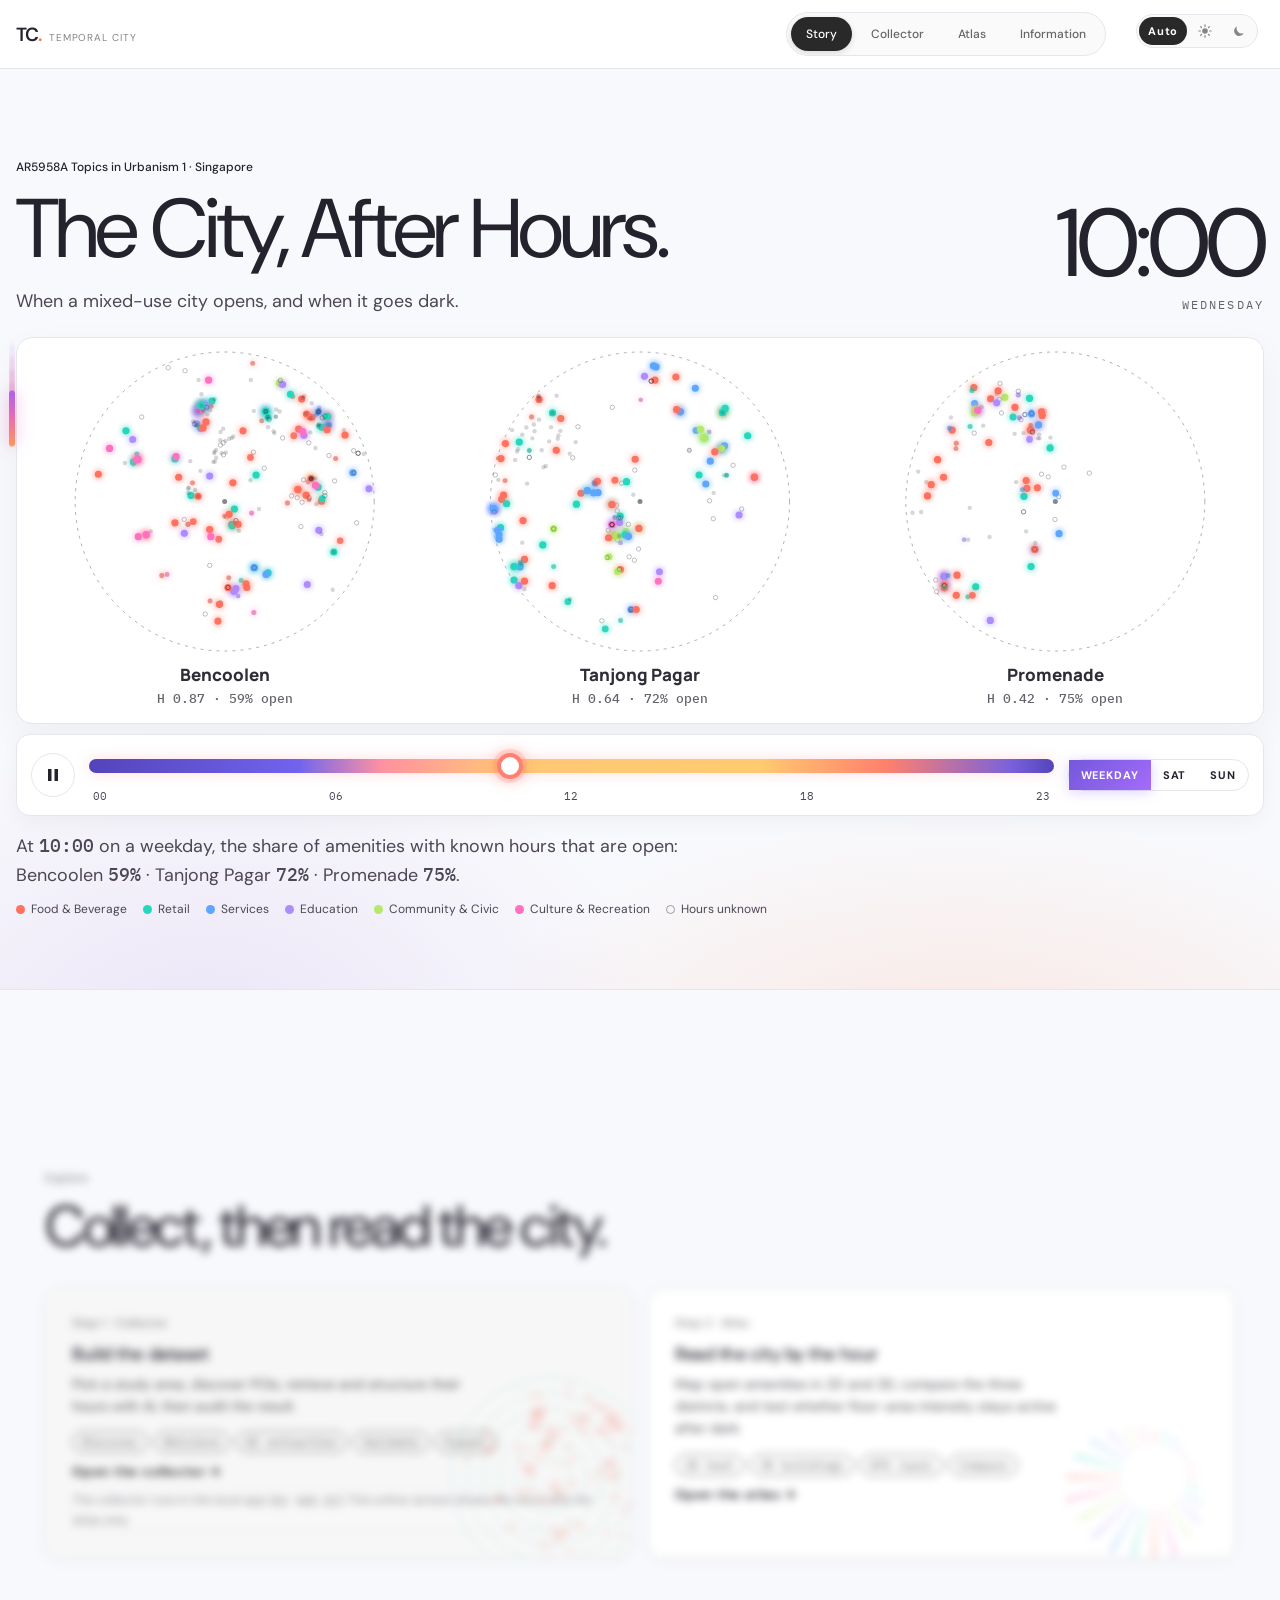
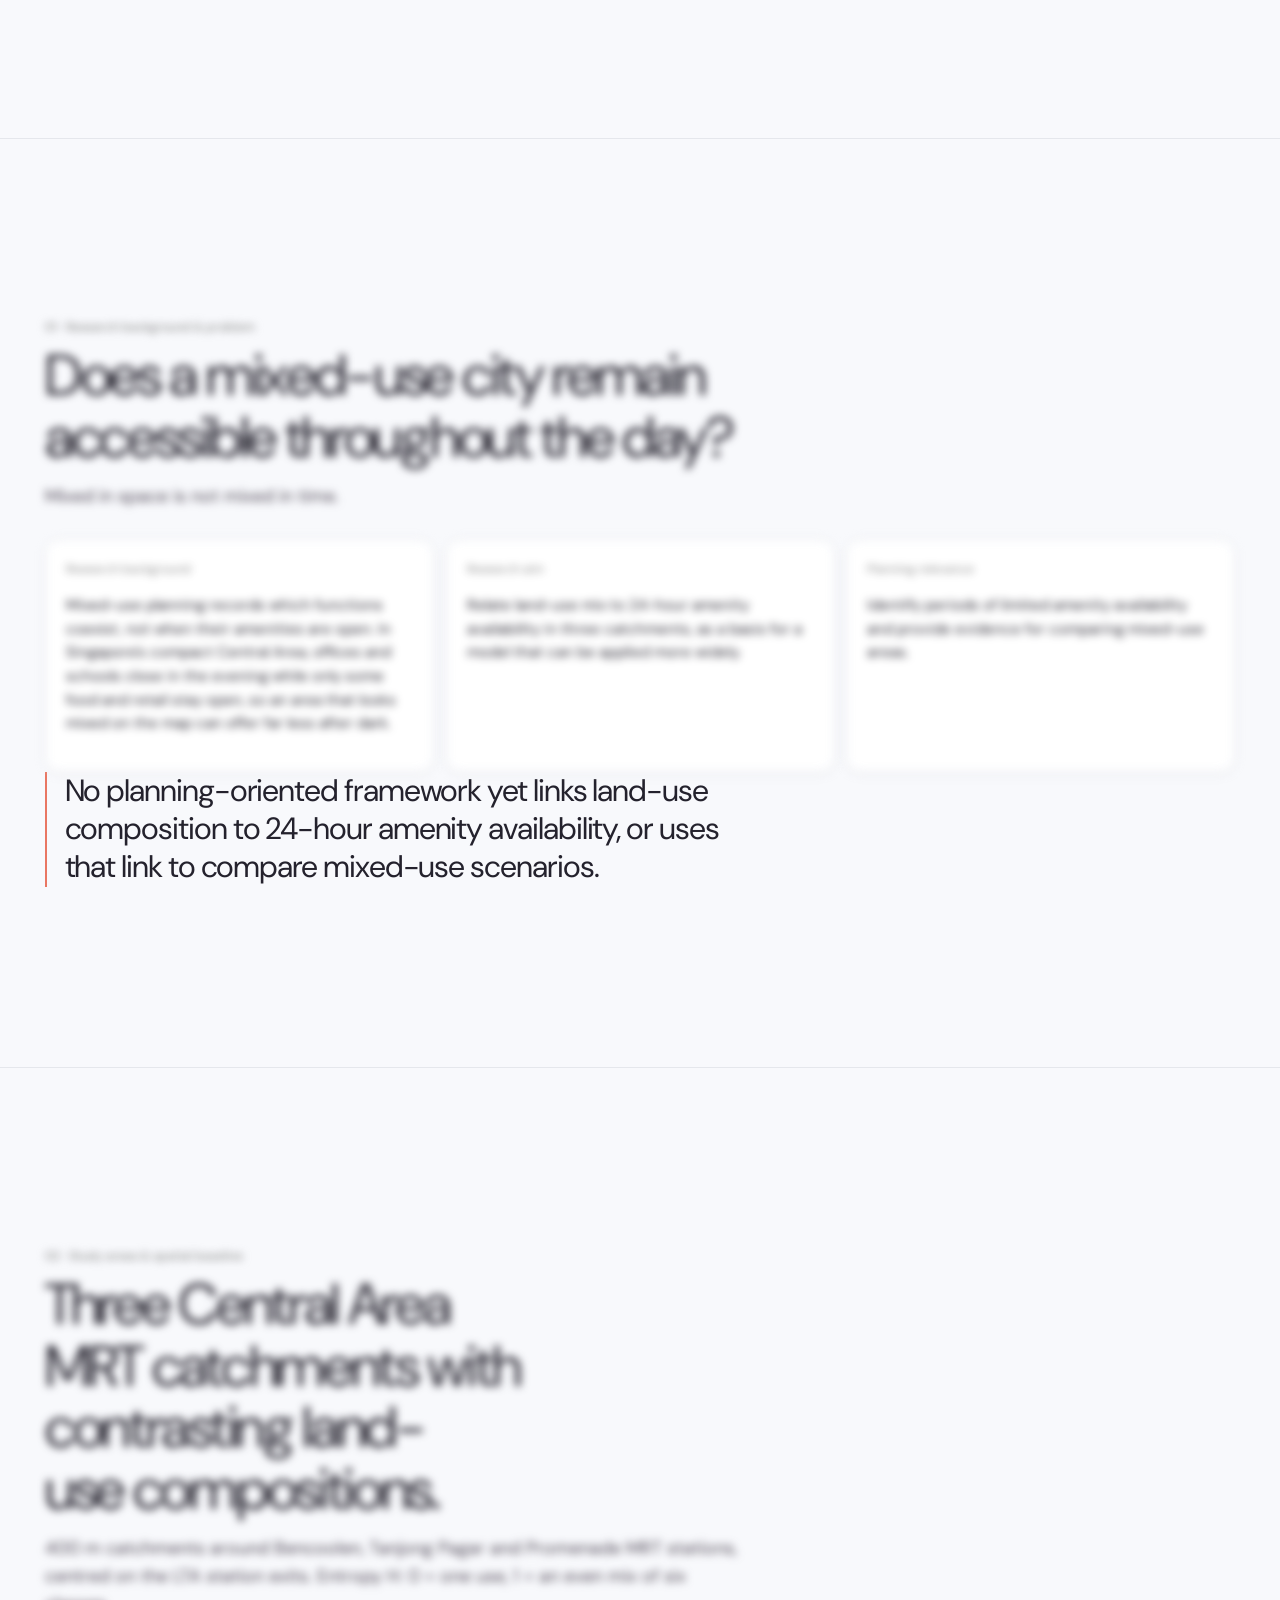
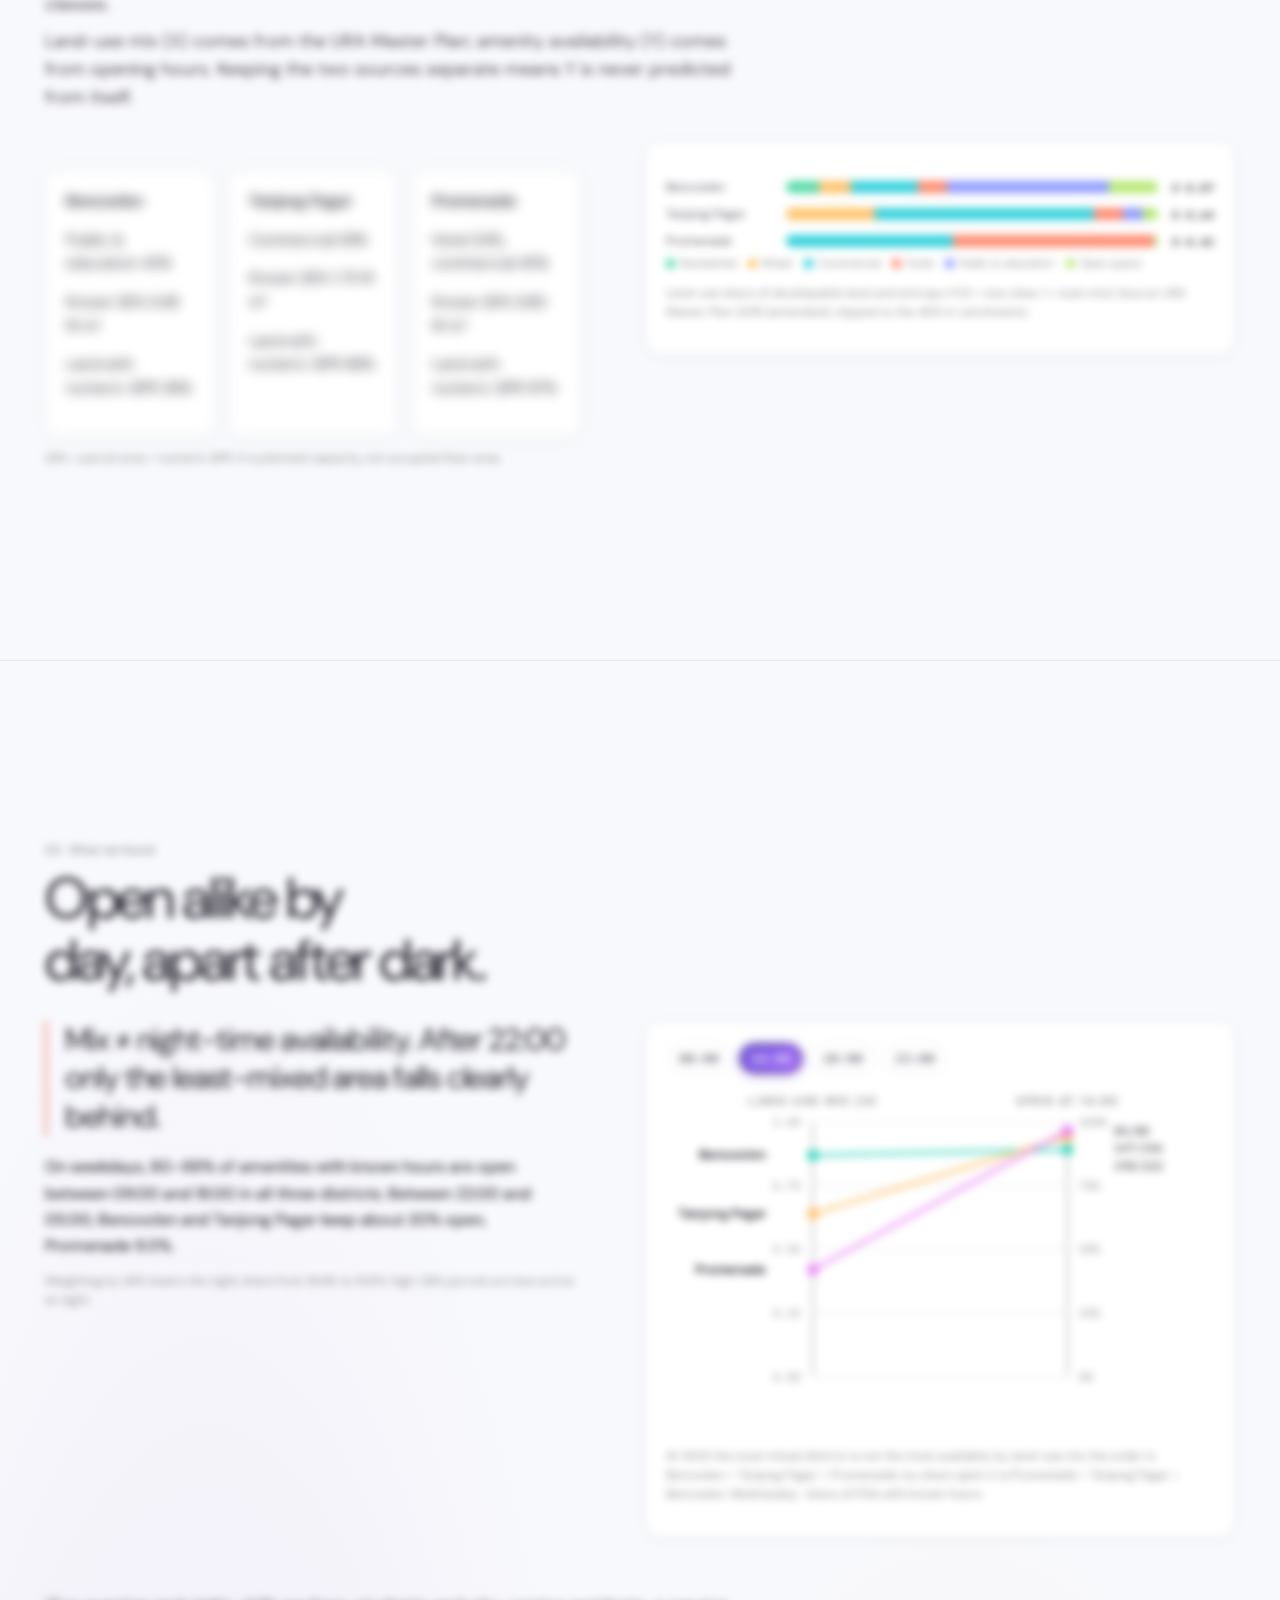
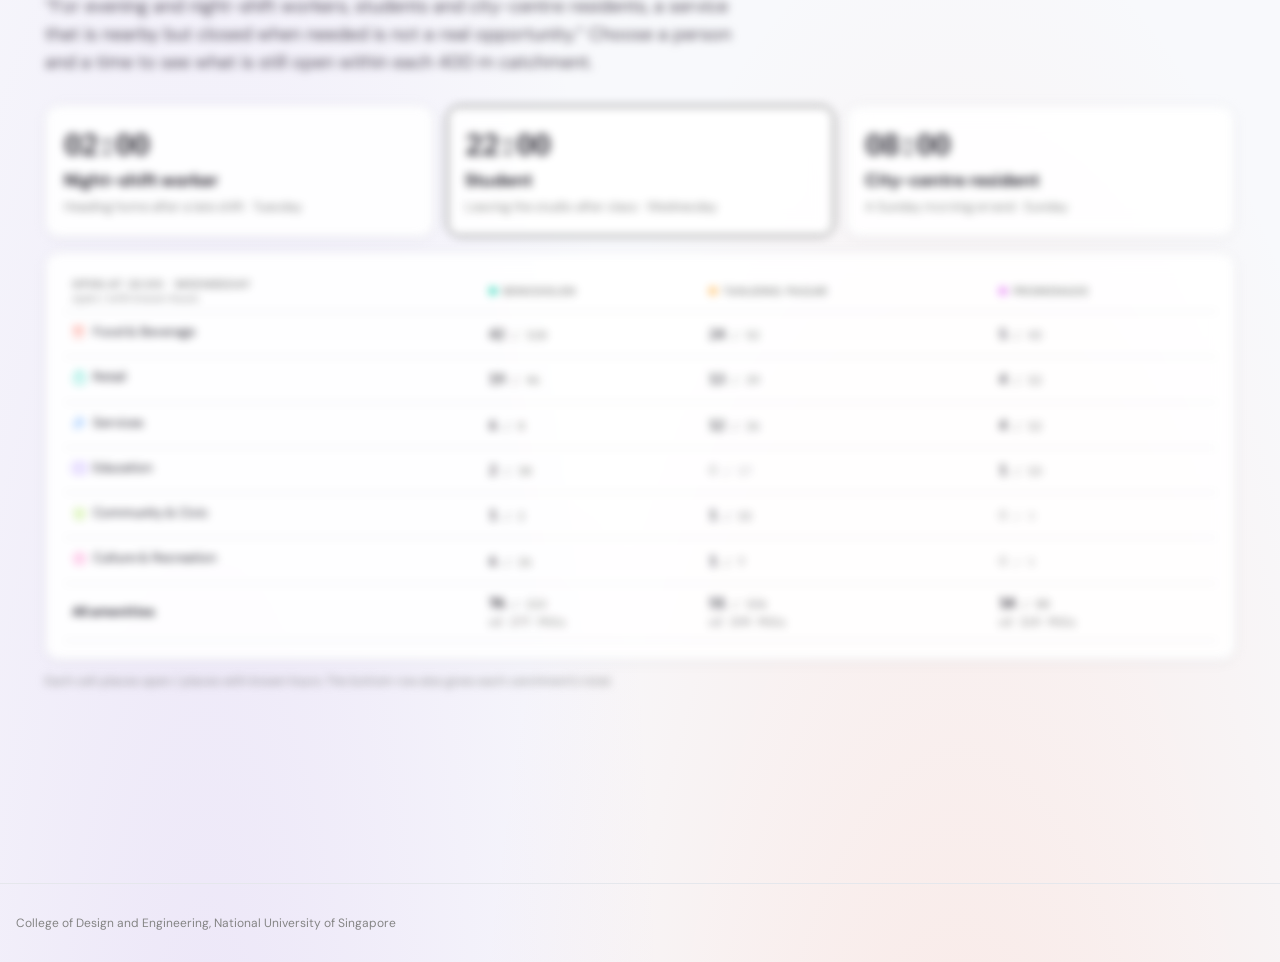
==== docs/index.html @ d6d4c0d0 "Temporal City website and Collector (v26)" ====
<!doctype html>
<html lang="en" data-tc-story data-theme="light">
<head>
<meta charset="utf-8">
<meta name="viewport" content="width=device-width, initial-scale=1, viewport-fit=cover">
<title>Temporal City</title>
<script src="static/daynight.js?v24-story"></script>
<script src="static/palette.js?v24-story"></script>
<meta name="claude:viewport-fit-sides" content="cover">
<link rel="preconnect" href="https://fonts.googleapis.com">
<link rel="stylesheet" href="https://fonts.googleapis.com/css2?family=DM+Sans:opsz,wght@9..40,400;9..40,500;9..40,700&family=Instrument+Serif:ital@0;1&family=Manrope:wght@500;700;800&family=IBM+Plex+Mono:wght@400;500&display=swap">
<style>
/* Layout: one long story column; a full-bleed hero that turns from day to night as the hour moves. */
:root{
  --paper:#f6f5ef; --card:#fffefa; --ink:#173c33; --ink-2:#4b6157; --muted:#7c8a81; --line:#e0e4da; --gold:#c7a76b; --gold-hi:#e9b94f;
  --hero-day:#f3f1e8; --hero-night:#0b1916; --hero-ink-day:#173c33; --hero-ink-night:#eef2ea; --dim-day:rgba(23,60,51,.18); --dim-night:rgba(210,224,214,.13);
  --f-display:'Manrope',system-ui,sans-serif; --f-serif:'Instrument Serif',Georgia,serif; --f-body:'DM Sans',system-ui,sans-serif; --f-mono:'IBM Plex Mono',ui-monospace,Consolas,monospace;
  --fb:var(--tc-category-food-beverage); --rt:var(--tc-category-retail); --sv:var(--tc-category-services); --ed:var(--tc-category-education); --cc:var(--tc-category-community-civic); --cu:var(--tc-category-culture-recreation);
}
@media (prefers-color-scheme: dark){:root:not([data-theme="light"]){
  --paper:#0f1714; --card:#15201c; --ink:#e7eee8; --ink-2:#b4c3b9; --muted:#8a9a90; --line:#26342e; --gold:#d8b97c; --gold-hi:#f0c463;
  --hero-day:#1a2823; --hero-night:#070f0d; --hero-ink-day:#e7eee8; --hero-ink-night:#eef2ea; --dim-day:rgba(210,224,214,.16); --dim-night:rgba(210,224,214,.12); color-scheme:dark}}
:root[data-theme="dark"]{
  --paper:#0f1714; --card:#15201c; --ink:#e7eee8; --ink-2:#b4c3b9; --muted:#8a9a90; --line:#26342e; --gold:#d8b97c; --gold-hi:#f0c463;
  --hero-day:#1a2823; --hero-night:#070f0d; --hero-ink-day:#e7eee8; --hero-ink-night:#eef2ea; --dim-day:rgba(210,224,214,.16); --dim-night:rgba(210,224,214,.12); color-scheme:dark}
*{box-sizing:border-box}
html{scroll-behavior:smooth}
body{margin:0;background:var(--paper);color:var(--ink);font:15px/1.6 var(--f-body)}
a{color:inherit}
.wrap{max-width:1320px;margin:0 auto;padding-left:max(16px,env(safe-area-inset-left,0px));padding-right:max(16px,env(safe-area-inset-right,0px))}
.eyebrow{font:700 11px/1.2 var(--f-body);letter-spacing:.22em;text-transform:uppercase;color:var(--gold)}
h2{font:800 clamp(28px,4vw,46px)/1.08 var(--f-display);letter-spacing:-.03em;margin:10px 0 14px;text-wrap:balance}
h2 em,h1 em{font:italic 400 1.08em/1 var(--f-serif);letter-spacing:-.01em}
.lead{font-size:17px;line-height:1.7;color:var(--ink-2);max-width:62ch;margin:0}
section.band{padding-block:clamp(56px,9vw,110px)}
section.band+section.band{border-top:1px solid var(--line)}
:focus-visible{outline:2px solid var(--gold);outline-offset:3px}

/* app bar */
.appbar{position:sticky;top:env(safe-area-inset-top,0px);z-index:50;background:color-mix(in oklab,var(--paper) 88%,transparent);backdrop-filter:blur(10px);border-bottom:1px solid var(--line)}
body::before{content:"";position:fixed;inset:0 0 auto;height:env(safe-area-inset-top,0px);z-index:60;background:var(--paper)}
.appbar .wrap{display:flex;align-items:center;gap:20px;padding-block:12px}
.brand{font:800 18px var(--f-display);letter-spacing:-.04em;text-decoration:none}
.brand i{color:var(--gold);font-style:normal}
.brand small{font:500 11px var(--f-body);letter-spacing:.14em;color:var(--muted);margin-left:8px;text-transform:uppercase}
.appnav{display:flex;gap:4px;margin-left:auto;overflow-x:auto;scrollbar-width:none;min-width:0}
@media (max-width:520px){.appnav a{padding:7px 8px}.appbar .wrap{gap:10px}}
.appnav a{font:700 12px var(--f-body);letter-spacing:.06em;text-decoration:none;padding:7px 12px;border-radius:999px;color:var(--ink-2);white-space:nowrap}
.appnav a:hover{background:var(--line)}
.appnav a[aria-current="page"]{background:var(--ink);color:var(--paper)}

/* hero */
.hero{--n:0;position:relative;overflow:hidden;
  background:color-mix(in oklab,var(--hero-day),var(--hero-night) calc(var(--n)*100%));
  color:color-mix(in oklab,var(--hero-ink-day),var(--hero-ink-night) calc(var(--n)*100%));
  padding-block:clamp(28px,5vw,56px) 34px;transition:background .5s linear,color .5s linear}
.hero .eyebrow{color:color-mix(in oklab,#9b7a3b,var(--gold-hi) calc(var(--n)*100%))}
.hero-top{display:grid;grid-template-columns:minmax(0,1fr) auto;align-items:end;gap:24px}
h1{font:800 clamp(42px,7vw,96px)/.92 var(--f-display);letter-spacing:-.055em;margin:12px 0 0}
.hero-sub{max-width:46ch;font-size:16px;line-height:1.65;opacity:.82;margin:16px 0 0}
.clock{text-align:right;font-family:var(--f-mono);min-width:0}
.clock b{display:block;font-weight:500;font-size:clamp(52px,8vw,96px);line-height:1;letter-spacing:-.04em;font-variant-numeric:tabular-nums}
.clock span{font-size:12px;letter-spacing:.18em;text-transform:uppercase;opacity:.7}
.stage{position:relative;margin-top:22px}
#lights{display:block;width:100%;height:auto}
.controls{display:grid;grid-template-columns:auto minmax(0,1fr) auto;gap:14px;align-items:center;margin-top:10px}
.play{width:44px;height:44px;border-radius:50%;border:1px solid currentColor;background:transparent;color:inherit;cursor:pointer;display:grid;place-items:center}
.play svg{width:16px;height:16px;fill:currentColor}
.ribbon{position:relative;padding-top:4px}
.ribbon input{width:100%;height:30px;margin:0;-webkit-appearance:none;appearance:none;background:transparent;cursor:pointer}
.ribbon input::-webkit-slider-runnable-track{height:14px;border-radius:7px;background:var(--sky)}
.ribbon input::-moz-range-track{height:14px;border-radius:7px;background:var(--sky)}
.ribbon input::-webkit-slider-thumb{-webkit-appearance:none;width:26px;height:26px;margin-top:-6px;border-radius:50%;background:var(--gold-hi);border:3px solid var(--card);box-shadow:0 2px 10px rgba(0,0,0,.3)}
.ribbon input::-moz-range-thumb{width:20px;height:20px;border-radius:50%;background:var(--gold-hi);border:3px solid var(--card)}
.ticks{display:flex;justify-content:space-between;font:11px var(--f-mono);opacity:.6;padding:0 4px}
.seg{display:inline-flex;border:1px solid currentColor;border-radius:999px;overflow:hidden}
.seg button{border:0;background:transparent;color:inherit;font:700 11px var(--f-body);letter-spacing:.08em;padding:8px 12px;cursor:pointer;text-transform:uppercase}
.seg button[aria-pressed="true"]{background:currentColor}
.seg button[aria-pressed="true"] span{color:color-mix(in oklab,var(--hero-day),var(--hero-night) calc(var(--n)*100%))}
.live{font-size:15px;line-height:1.6;margin:18px 0 0;max-width:80ch;min-height:3.2em;opacity:.9}
.live b{font-family:var(--f-mono);font-weight:500}
.legend{display:flex;flex-wrap:wrap;gap:6px 16px;font-size:12px;opacity:.78;margin-top:10px}
.legend span{display:inline-flex;align-items:center;gap:6px}
.legend i{width:9px;height:9px;border-radius:50%;display:inline-block}

/* mismatch */
.mm{display:grid;grid-template-columns:minmax(0,1fr) minmax(0,1.1fr);gap:clamp(24px,5vw,64px);align-items:start;margin-top:30px}
.quote{font:italic 400 clamp(22px,2.6vw,30px)/1.35 var(--f-serif);color:var(--ink);margin:0;padding-left:18px;border-left:2px solid var(--gold);max-width:34ch}
.quote+.cite{margin-top:10px}
.cite{font-size:12px;color:var(--muted)}
.chart-card{background:var(--card);border:1px solid var(--line);border-radius:14px;padding:20px}
.chips{display:flex;flex-wrap:wrap;gap:6px}
.chips button{font:500 13px var(--f-mono);border:1px solid var(--line);background:transparent;color:var(--ink-2);padding:6px 11px;border-radius:999px;cursor:pointer}
.chips button[aria-pressed="true"]{background:var(--ink);color:var(--paper);border-color:var(--ink)}
#slope{width:100%;height:auto;display:block;margin-top:8px}
.lu{margin-top:16px;display:grid;gap:8px}
.lu-row{display:grid;grid-template-columns:110px minmax(0,1fr) 46px;gap:10px;align-items:center;font-size:12px;color:var(--ink-2)}
.lu-bar{display:flex;height:12px;border-radius:6px;overflow:hidden;background:var(--line)}
.lu-row b{font:500 12px var(--f-mono);text-align:right;color:var(--ink)}
.lu-key{display:flex;flex-wrap:wrap;gap:4px 12px;font-size:11px;color:var(--muted);margin-top:4px}
.lu-key i{display:inline-block;width:9px;height:9px;border-radius:2px;margin-right:5px;vertical-align:-1px}

/* personas */
.personas{display:grid;grid-template-columns:repeat(3,minmax(0,1fr));gap:12px;margin-top:28px}
.persona{text-align:left;border:1px solid var(--line);background:var(--card);border-radius:14px;padding:18px;cursor:pointer;color:inherit;font:inherit;display:grid;gap:6px}
.persona .t{font:500 30px var(--f-mono);letter-spacing:-.03em}
.persona .who{font:800 17px var(--f-display)}
.persona .ctx{font-size:13px;color:var(--muted)}
.persona[aria-pressed="true"]{border-color:var(--ink);box-shadow:0 0 0 1px var(--ink) inset}
.whatsopen{margin-top:16px;background:var(--card);border:1px solid var(--line);border-radius:14px;padding:18px;overflow-x:auto}
.wo{width:100%;border-collapse:collapse;min-width:560px;font-size:13px}
.wo th{font:700 11px var(--f-body);letter-spacing:.08em;text-transform:uppercase;color:var(--muted);text-align:left;padding:6px 8px;border-bottom:1px solid var(--line)}
.wo td{padding:10px 8px;border-bottom:1px solid var(--line);vertical-align:middle}
.wo td.n{font:500 14px var(--f-mono);font-variant-numeric:tabular-nums}
.wo .pip{display:inline-block;width:8px;height:8px;border-radius:50%;margin-right:6px;vertical-align:0}
.wo td.zero{color:var(--muted);opacity:.6}
.cat-ic{display:inline-flex;align-items:center;gap:6px;white-space:nowrap}
.cat-ic svg{width:15px;height:15px}

/* pipeline */
.pipe{display:grid;grid-template-columns:repeat(4,minmax(0,1fr));gap:0;margin-top:34px;position:relative}
.step{padding:22px 18px 22px 0;position:relative}
.step::before{content:"";position:absolute;left:0;right:0;top:0;height:2px;background:var(--line)}
.step::after{content:"";position:absolute;left:0;top:-4px;width:10px;height:10px;border-radius:50%;background:var(--gold)}
.step .k{font:500 12px var(--f-mono);color:var(--muted);margin-top:12px;display:block}
.step h3{font:800 20px var(--f-display);margin:6px 0 6px;letter-spacing:-.02em}
.step p{font-size:14px;color:var(--ink-2);margin:0;max-width:30ch}
.step .ai{display:inline-block;font:700 10px var(--f-body);letter-spacing:.12em;background:var(--gold);color:#1d1a12;border-radius:4px;padding:2px 6px;margin-left:6px;vertical-align:3px}
.stats{display:grid;grid-template-columns:repeat(4,minmax(0,1fr));gap:12px;margin-top:26px}
.stat{background:var(--card);border:1px solid var(--line);border-radius:12px;padding:16px}
.stat b{display:block;font:500 30px var(--f-mono);letter-spacing:-.03em;font-variant-numeric:tabular-nums}
.stat span{font-size:12px;color:var(--muted)}
.src-note{font-size:12px;color:var(--muted);margin-top:10px}

/* doors */
.doors{display:grid;grid-template-columns:repeat(2,minmax(0,1fr));gap:16px;margin-top:30px}
.door{position:relative;display:grid;gap:10px;align-content:start;text-decoration:none;color:inherit;border-radius:18px;padding:26px;min-height:250px;overflow:hidden;border:1px solid var(--line);background:var(--card);transition:transform .25s ease,box-shadow .25s ease}
.door:hover{transform:translateY(-3px);box-shadow:0 18px 40px -22px rgba(0,0,0,.35)}
.door.dark{background:#10221d;color:#eef2ea;border-color:#10221d}
.door h3{font:800 34px/1 var(--f-display);letter-spacing:-.04em;margin:4px 0 0}
.door p{margin:0;max-width:40ch;opacity:.8;font-size:14px}
.door ul{margin:4px 0 0;padding:0;list-style:none;display:flex;flex-wrap:wrap;gap:6px}
.door li{font:500 11px var(--f-mono);border:1px solid currentColor;border-radius:999px;padding:3px 9px;opacity:.7}
.door .go{margin-top:auto;font:700 13px var(--f-body);letter-spacing:.06em}
.door canvas{position:absolute;right:-30px;bottom:-30px;width:220px;height:220px;opacity:.9;pointer-events:none}
.door .note{font-size:12px;opacity:.7}

/* limits */
.limits{display:grid;grid-template-columns:repeat(2,minmax(0,1fr));gap:clamp(20px,4vw,56px);margin-top:26px}
.limits h3{font:800 18px var(--f-display);margin:0 0 10px}
.limits ol{margin:0;padding-left:20px;display:grid;gap:10px}
.limits li{font-size:14px;color:var(--ink-2);line-height:1.65}
.limits li b{color:var(--ink)}
footer{border-top:1px solid var(--line);padding-block:30px;font-size:12px;color:var(--muted)}
footer .wrap{display:flex;flex-wrap:wrap;gap:8px 24px;justify-content:space-between}

@media (max-width:860px){
  .mm,.limits,.doors{grid-template-columns:minmax(0,1fr)}
  .personas{grid-template-columns:minmax(0,1fr)}
  .pipe,.stats{grid-template-columns:repeat(2,minmax(0,1fr))}
  .pipe{row-gap:10px}
  .hero-top{grid-template-columns:minmax(0,1fr)}
  .clock{text-align:left}
  .brand small{display:none}
}
@media (max-width:520px){.controls{grid-template-columns:auto minmax(0,1fr)}.controls .seg{grid-column:1/-1;justify-self:start}.stats{grid-template-columns:minmax(0,1fr) minmax(0,1fr)}.pipe{grid-template-columns:minmax(0,1fr)}}
@media (prefers-reduced-motion:reduce){*{transition:none!important;scroll-behavior:auto!important}.door:hover{transform:none}}

/* ---------- scroll motion
   Elements marked .rv fade and rise in when they scroll into view and fade out again when they leave,
   so scrolling back up replays them. Only active when JS adds .motion to <html>. */
.progress{position:absolute;left:0;bottom:-1px;height:2px;width:100%;background:var(--gold);transform-origin:0 50%;transform:scaleX(var(--p,0));pointer-events:none}
.motion .rv{opacity:0;transform:translate3d(0,34px,0);filter:blur(4px);
  transition:opacity .5s ease,transform .6s cubic-bezier(.2,.7,.2,1),filter .5s ease;will-change:opacity,transform}
.motion .rv.in{opacity:1;transform:none;filter:none;
  transition:opacity .9s ease var(--rv-d,0s),transform 1.1s cubic-bezier(.16,.84,.24,1) var(--rv-d,0s),filter .9s ease var(--rv-d,0s)}
main{overflow-x:clip}
.motion .rv.rv-left{transform:translate3d(-34px,0,0)}
.motion .rv.rv-right{transform:translate3d(34px,0,0)}
.motion .rv.rv-scale{transform:scale(.94)}
.motion .rv.in.rv-left,.motion .rv.in.rv-right,.motion .rv.in.rv-scale{transform:none}
/* the serif half of each heading arrives a beat later */
.motion h2.rv em{display:inline-block;opacity:0;transform:translateY(.25em);transition:opacity .4s ease,transform .5s ease}
.motion h2.rv.in em{opacity:1;transform:none;transition:opacity .9s ease calc(var(--rv-d,0s) + .28s),transform 1s cubic-bezier(.16,.84,.24,1) calc(var(--rv-d,0s) + .28s)}
/* the pipeline line draws from left to right, then each dot drops in */
.motion .step.rv::before{transform:scaleX(0);transform-origin:0 50%;transition:transform .4s ease}
.motion .step.rv.in::before{transform:scaleX(1);transition:transform .9s cubic-bezier(.6,0,.2,1) var(--rv-d,0s)}
.motion .step.rv::after{transform:scale(0);transition:transform .3s ease}
.motion .step.rv.in::after{transform:scale(1);transition:transform .5s cubic-bezier(.3,1.6,.5,1) calc(var(--rv-d,0s) + .35s)}
/* the hero settles in on load, then dims as it scrolls away */
@keyframes rv-rise{from{opacity:0;transform:translate3d(0,26px,0)}to{opacity:1;transform:none}}
.motion .hero .eyebrow,.motion .hero h1,.motion .hero-sub,.motion .clock,.motion .stage,.motion .controls,.motion .live,.motion .hero .legend{animation:rv-rise 1s cubic-bezier(.16,.84,.24,1) both}
.motion .hero h1{animation-delay:.08s}.motion .hero-sub{animation-delay:.2s}.motion .clock{animation-delay:.28s}
.motion .stage{animation-delay:.36s}.motion .controls{animation-delay:.48s}.motion .live,.motion .hero .legend{animation-delay:.58s}
.hero .wrap{opacity:var(--hero-o,1);transform:translate3d(0,var(--hero-y,0px),0)}
@media (prefers-reduced-motion:reduce){
  .motion .rv,.motion .rv.in,.motion h2.rv em,.motion .step.rv::before,.motion .step.rv::after{opacity:1!important;transform:none!important;filter:none!important}
  .motion .hero *{animation:none!important}.hero .wrap{opacity:1;transform:none}.progress{display:none}
}
</style>
<link rel="stylesheet" href="static/future.css?v24-story">
<style>
</style>
<script src="static/lens-nav.js?v24-story" defer></script>
<style id="story-layout-v24">
/* Story layout: one row of five steps; a zoomed detail axis under step 02 */
.pipe.pipe-5{grid-template-columns:repeat(5,minmax(0,1fr))}
.zoom{margin:44px 0 0;padding:22px 24px 10px;border:1px dashed var(--line);border-radius:14px;position:relative}
.zoom-head{display:grid;gap:4px}
.zoom-head .k{font:500 12px var(--f-mono);color:var(--muted)}
.zoom-head b{font:800 18px var(--f-display);letter-spacing:-.02em}
.pipe.pipe-sub{margin-top:18px}
.pipe-sub .step h3{font-size:17px}
.pipe-sub .step p{font-size:13px}
#stats{grid-template-columns:repeat(3,minmax(0,1fr))}
/* Section boxes: rounded, with a thin light edge, like the hero stage */
html[data-tc-story] section.band>.wrap{border-radius:28px!important;padding:clamp(30px,4vw,52px) clamp(22px,3.4vw,48px)!important;border:1px solid transparent!important;transition:background-color .7s ease,border-color .7s ease}
html[data-tc-story].tc-twilight:not(.tc-twilight-deep) section.band>.wrap{border-color:rgba(255,255,255,.8)!important}
html[data-tc-story].tc-twilight-deep section.band>.wrap,html[data-tc-story].tc-night section.band>.wrap{border-color:rgba(255,255,255,.14)!important;box-shadow:inset 0 1px rgba(255,255,255,.05)!important}
@media (max-width:700px){html[data-tc-story] section.band>.wrap{padding:24px 18px!important;border-radius:20px!important}}
/* Time and day buttons: dark glass once the page text turns pale, as at night */
html[data-tc-story].tc-twilight-deep :is(.hero .play,.hero .seg){background:#252635!important;border-color:#48485e!important;color:#ececf5!important}
html[data-tc-story].tc-twilight-deep :is(.hero .seg button,.chips button){color:#ececf5!important}
html[data-tc-story].tc-twilight-deep :is(.hero .seg button[aria-pressed="true"],.chips button[aria-pressed="true"]){color:#fff!important}
/* Where the AI works: one axis, the AI step lifted */
.pipe.pipe-ai{align-items:start}
.ai-note{margin-top:22px}
.step-ai-hi{box-sizing:border-box;position:relative;display:block;padding:22px 18px 18px;margin-top:-4px;border-radius:16px;
  background:linear-gradient(var(--card),var(--card)) padding-box,linear-gradient(120deg,#a963f1,#ee6ea8 55%,#ff9659) border-box;border:1.5px solid transparent;
  box-shadow:0 14px 34px -20px rgba(169,99,241,.75);transform:translateY(-2px);transition:transform .3s cubic-bezier(.2,.8,.2,1),box-shadow .3s}
.step-ai-hi::before{content:"";position:absolute;left:0;right:0;top:-1px;height:0;background:none}
.step-ai-hi::after{left:18px!important;top:-7px!important;width:12px!important;height:12px!important;background:linear-gradient(135deg,#a963f1,#ff9659)!important;box-shadow:0 0 0 4px rgba(238,110,168,.18),0 0 14px rgba(238,110,168,.7)}
.step-ai-hi h3{background:linear-gradient(90deg,#8a4fe0,#e2558f 60%,#f07a3c);-webkit-background-clip:text;background-clip:text;color:transparent!important}
.step-ai-hi .ai{background:linear-gradient(135deg,#a963f1,#ff9659)!important;color:#fff!important}
/* Hour chips: no outer track, only each hour's own pill */
html[data-tc-story] .chips,html[data-tc-story]:is(.tc-night,.tc-twilight-deep) .chips{background:transparent!important;border-color:transparent!important;box-shadow:none!important;gap:8px}
html[data-tc-story] .chips button:not([aria-pressed="true"]){background:var(--card)!important}
html[data-tc-story]:is(.tc-night,.tc-twilight-deep) .chips button:not([aria-pressed="true"]){background:#252635!important;border-color:#48485e!important;color:#ececf5!important}
html[data-tc-story].tc-twilight-deep .lens-nav::before{background:rgba(114,90,181,.32)!important;border-color:#7865b4!important}
.pipe.pipe-big{gap:14px;margin-top:38px}
.pipe-big .step{background:var(--card);border:1px solid var(--line);border-radius:16px;padding:26px 22px 22px;display:flex;flex-direction:column}
.pipe-big .step::before{display:none}
.pipe-big .step::after{left:22px;top:-6px;width:12px;height:12px}
.pipe-big .step .k{margin-top:0;font-size:13px}
.pipe-big .step h3{font-size:26px;margin:10px 0 8px}
.pipe-big .step p{font-size:15px;max-width:none}
.pipe-big .goto{margin-top:auto;padding-top:14px;font:500 12px var(--f-mono);color:var(--gold)}
.step .ai{background:var(--ink)!important;color:var(--paper)!important;border-radius:4px;padding:1px 6px;margin-left:6px;line-height:1.3;vertical-align:1px}
.finding{font:500 16px/1.65 var(--f-body);color:var(--ink);margin:18px 0 10px;max-width:46ch}
.people-lead{margin-top:56px}
@media (max-width:1100px){.pipe.pipe-5{grid-template-columns:repeat(3,minmax(0,1fr))}.zoom{margin-left:0}}
@media (max-width:640px){.pipe.pipe-5{grid-template-columns:minmax(0,1fr)}}
/* Dusk: text turns pale at the same moment the surfaces turn dark (n = 0.5), with a soft cross-fade */
html[data-tc-story][data-tc-mode][data-theme].tc-twilight{--ink:#1f2130;--tc-ink:#1f2130;--ink-2:#36303e;--tc-ink-2:#36303e;--muted:#4a4452;--tc-muted:#4a4452}
html[data-tc-story][data-tc-mode][data-theme].tc-twilight.tc-twilight-deep{--ink:#f8f5fb;--tc-ink:#f8f5fb;--ink-2:#e6deec;--tc-ink-2:#e6deec;--muted:#d4cbdd;--tc-muted:#d4cbdd}
html[data-tc-story][data-tc-mode][data-theme].tc-twilight{--tc-dusk-base:color-mix(in srgb,#f6f3f3,#cfc6d3 var(--tc-dusk-weight));--tc-dusk-card:color-mix(in srgb,#ffffff,#ddd4df var(--tc-dusk-weight));--tc-dusk-line:color-mix(in srgb,#d7cbd8,#b4a6b8 var(--tc-dusk-weight))}
html[data-tc-story][data-tc-mode][data-theme].tc-twilight.tc-twilight-deep{--tc-dusk-base:color-mix(in srgb,#3a3446,#0b0c13 var(--tc-dusk-weight));--tc-dusk-card:color-mix(in srgb,#453f52,#1b1c29 var(--tc-dusk-weight));--tc-dusk-line:color-mix(in srgb,#6a5d72,#4a4054 var(--tc-dusk-weight))}
html[data-tc-story][data-tc-mode][data-theme].tc-twilight.tc-twilight-deep{--tc-story-bg:color-mix(in srgb,#6b4a68,#171820 var(--tc-dusk-weight))!important;--tc-story-card:var(--tc-dusk-card)!important;--tc-story-line:var(--tc-dusk-line)!important;--tc-story-ink:#f8f5fb!important;--tc-story-muted:#e6deec!important}
html[data-tc-story][data-tc-mode][data-theme].tc-twilight:not(.tc-twilight-deep){--tc-story-ink:#1f2130!important;--tc-story-muted:#36303e!important}
html[data-tc-story] :is(body,.hero,section.band,.chart-card,.persona,.whatsopen,.stat,.door,.step){transition:background-color .7s ease,color .7s ease,border-color .7s ease}
html[data-tc-story] :is(h1,h2,h3,h4,p,li,b,span,blockquote,th,td,.lead,.cite){transition:color .7s ease}
</style>

</head>
<body>
<header class="appbar"><div class="progress" id="progress" aria-hidden="true"></div><div class="wrap">
  <a class="brand" href="index.html">TC<i>.</i><small>Temporal City</small></a>
  <nav class="appnav" aria-label="Sections">
    <a href="index.html" aria-current="page">Story</a>
    <a href="collector.html">Collector</a>
    <a href="atlas.html">Atlas</a>
    <a href="information.html">Information</a>
  </nav>
  <div id="dnSwitch"></div>
</div></header>

<main>
<section class="hero" id="hero" aria-label="A day in three districts">
  <div class="wrap">
    <div class="hero-top">
      <div>
        <div class="eyebrow">AR5958A Topics in Urbanism 1 · Singapore</div>
        <h1>The City, <em>After Hours.</em></h1>
        <p class="hero-sub">When a mixed-use city opens, and when it goes dark.</p>
      </div>
      <div class="clock" aria-hidden="true"><b id="clock">12:00</b><span id="clockDay">Wednesday</span></div>
    </div>
    <div class="stage"><canvas id="lights" role="img" aria-label="Amenities in the Bencoolen, Tanjong Pagar and Promenade catchments, lit when open at the selected hour"></canvas></div>
    <div class="controls">
      <button class="play" id="play" type="button" aria-label="Pause the day"><svg viewBox="0 0 16 16" id="playIcon"><rect x="3" y="2" width="3.5" height="12"/><rect x="9.5" y="2" width="3.5" height="12"/></svg></button>
      <div class="ribbon">
        <input id="hour" type="range" min="0" max="23" step="1" value="12" aria-label="Hour of day">
        <div class="ticks" aria-hidden="true"><span>00</span><span>06</span><span>12</span><span>18</span><span>23</span></div>
      </div>
      <div class="seg" id="daySeg" role="group" aria-label="Day of week">
        <button type="button" data-d="2" aria-pressed="true"><span>Weekday</span></button>
        <button type="button" data-d="5" aria-pressed="false"><span>Sat</span></button>
        <button type="button" data-d="6" aria-pressed="false"><span>Sun</span></button>
      </div>
    </div>
    <p class="live" id="live" aria-live="polite"></p>
    <div class="legend" id="legend"></div>
  </div>
</section>

<section class="band" id="explore"><div class="wrap">
  <div class="eyebrow">Explore</div>
  <h2>Collect, then <em>read the city.</em></h2>
  <div class="doors">
    <a class="door dark" href="collector.html">
      <span class="eyebrow">Step 1 · Collector</span>
      <h3>Build the dataset</h3>
      <p>Pick a study area, discover POIs, retrieve and structure their hours with AI, then audit the result.</p>
      <ul><li>Discover</li><li>Retrieve</li><li>AI extraction</li><li>Validate</li><li>Export</li></ul>
      <span class="go">Open the collector →</span>
      <span class="note" id="collectorNote" hidden>The collector runs in the local app (<code>py app.py</code>). This online version shows the story and the atlas only.</span>
      <canvas id="doorC" width="440" height="440" aria-hidden="true"></canvas>
    </a>
    <a class="door" href="atlas.html">
      <span class="eyebrow">Step 2 · Atlas</span>
      <h3>Read the city by the hour</h3>
      <p>Map open amenities in 2D and 3D, compare the three districts, and test whether floor-area intensity stays active after dark.</p>
      <ul><li>2D heat</li><li>3D buildings</li><li>GFA layer</li><li>Compare</li></ul>
      <span class="go">Open the atlas →</span>
      <canvas id="doorA" width="440" height="440" aria-hidden="true"></canvas>
    </a>
  </div>
</div></section>

<section class="band" id="mismatch"><div class="wrap">
  <div class="eyebrow">01 · Research background &amp; problem</div>
  <h2>Does a mixed-use city remain accessible <em>throughout the day?</em></h2>
  <p class="lead">Mixed in space is not mixed in time.</p>
  <div class="personas">
    <div class="chart-card"><div class="cite">Research background</div><p>Mixed-use planning records which functions coexist, not when their amenities are open. In Singapore's compact Central Area, offices and schools close in the evening while only some food and retail stay open, so an area that looks mixed on the map can offer far less after dark.</p></div>
    <div class="chart-card"><div class="cite">Research aim</div><p>Relate land-use mix to 24-hour amenity availability in three catchments, as a basis for a model that can be applied more widely.</p></div>
    <div class="chart-card"><div class="cite">Planning relevance</div><p>Identify periods of limited amenity availability and provide evidence for comparing mixed-use areas.</p></div>
  </div>
  <blockquote class="quote">No planning-oriented framework yet links land-use composition to 24-hour amenity availability, or uses that link to compare mixed-use scenarios.</blockquote>
</div></section>


<section class="band" id="areas"><div class="wrap">
  <div class="eyebrow">02 · Study areas &amp; spatial baseline</div>
  <h2>Three Central Area MRT catchments with <em>contrasting land-use compositions.</em></h2>
  <p class="lead">400 m catchments around Bencoolen, Tanjong Pagar and Promenade MRT stations, centred on the LTA station exits. Entropy H: 0 = one use, 1 = an even mix of six classes.</p>
  <p class="lead" style="margin-top:10px">Land-use mix (X) comes from the URA Master Plan; amenity availability (Y) comes from opening hours. Keeping the two sources separate means Y is never predicted from itself.</p>
  <div class="mm">
    <div>
      <div class="personas">
        <div class="chart-card"><b>Bencoolen</b><p>Public &amp; education 43%</p><p>Known GFA 0.48 M m²</p><p>Land with numeric GPR 38%</p></div>
        <div class="chart-card"><b>Tanjong Pagar</b><p>Commercial 59%</p><p>Known GFA 1.73 M m²</p><p>Land with numeric GPR 68%</p></div>
        <div class="chart-card"><b>Promenade</b><p>Hotel 54%, commercial 45%</p><p>Known GFA 0.90 M m²</p><p>Land with numeric GPR 97%</p></div>
      </div>
      <p class="cite">GFA = parcel area × numeric GPR. It is planned capacity, not occupied floor area.</p>
    </div>
    <div class="chart-card">
      <div class="lu" id="lu"></div>
      <div class="lu-key" id="luKey"></div>
      <p class="cite">Land-use share of developable land and entropy H (0 = one class, 1 = even mix). Source: URA Master Plan 2019 (amended), clipped to the 400 m catchments.</p>
    </div>
  </div>
</div></section>



<section class="band" id="findings"><div class="wrap">
  <div class="eyebrow">03 · What we found</div>
  <h2>Open alike by day, <em>apart after dark.</em></h2>
  <div class="mm">
    <div>
      <blockquote class="quote">Mix ≠ night-time availability. After 22:00 only the least-mixed area falls clearly behind.</blockquote>
      <p class="finding">On weekdays, 80–88% of amenities with known hours are open between 09:00 and 18:00 in all three districts. Between 22:00 and 05:00, Bencoolen and Tanjong Pagar keep about 20% open, Promenade 9.5%.</p>
      <p class="cite">Weighting by GFA lowers the night share from 18.4% to 15.6%: high-GFA parcels are less active at night.</p>
    </div>
    <div class="chart-card">
      <div class="chips" id="mmHours" role="group" aria-label="Hour"></div>
      <svg id="slope" viewBox="0 0 560 360" role="img" aria-label="Slope chart comparing land-use entropy with the share of amenities open at the selected hour"></svg>
      <p class="cite" id="mmNote"></p>
    </div>
  </div>
  <p class="lead people-lead">“For evening and night-shift workers, students and city-centre residents, a service that is nearby but closed when needed is not a real opportunity.” Choose a person and a time to see what is still open within each 400 m catchment.</p>
  <div class="personas" id="personas"></div>
  <div class="whatsopen" id="whatsopen"></div>
  <p class="cite">Each cell: places open / places with known hours. The bottom row also gives each catchment's total.</p>
</div></section>



</main>
<footer><div class="wrap"><span>College of Design and Engineering, National University of Singapore</span><span><a class="tc-repo" href="https://github.com/" hidden style="color:inherit;text-decoration:underline;text-underline-offset:3px">Project repository on GitHub →</a></span></div></footer>

<script>
const DATA={"districts":["Bencoolen","Tanjong Pagar","Promenade"],"cats":["Food & Beverage","Retail","Services","Education","Community & Civic","Culture & Recreation"],"poi":[[0,0,319,191,"000000000000111111111000000000000000111111111000000000000000111111111000000000000000111111111000000000000000111111111100000000000000111111111100000000000000111111111000"],[0,0,-30,106,"000000000000000011111110000000000000000011111110000000000000000011111110000000000000000011111110000000000000000011111111000000000000000011111111000000000000000011111110"],[0,0,-92,108,"000000000001111101111100000000000001111101111100000000000001111101111100000000000001111101111100000000000001111101111110000000000001111101111110000000000001111101111110"],[0,0,229,226,"000000011111111111111100000000011111111111111100000000011111111111111100000000011111111111111100000000011111111111111100000000011111111111111100000000011111111111111100"],[0,0,-86,50,"000000000011111111111110000000000011111111111110000000000011111111111110000000000011111111111110000000000011111111111110000000000011111111111110000000000011111111111110"],[0,0,2,162,"000000000001111111111000000000000001111111111000000000000001111111111000000000000001111111111000000000000001111111111100000000000001111111111100000000000001111111111000"],[0,0,0,-39,"000000000011111111111111000000000011111111111111000000000011111111111111000000000011111111111111000000000011111111111111110000000011111111111111110000000011111111111111"],[0,0,234,225,"000000000111111111111000000000000111111111111000000000000111111111111000000000000111111111111000000000000111111111111000000000000111111111111000000000000111111111111000"],[0,0,206,274,"111111111111111111111111111111111111111111111111111111111111111111111111111111111111111111111111111111111111111111111111111111111111111111111111111111111111111111111111"],[0,0,233,263,"000000000001111001111100000000000001111001111100000000000001111001111100000000000001111001111100000000000001111001111100000000000001111111111000000000000001111111111000"],[0,0,69,118,"000000000111111111111000000000000111111111111000000000000111111111111000000000000111111111111000000000000111111111111000000000000111111111111000000000000111111111111000"],[0,0,12,168,"000000000001111111111100000000000001111111111100000000000001111111111100000000000001111111111100000000000001111111111100000000000001111111111100000000000001111111111100"],[0,0,-62,256,"000000011111111111111111000000011111111111111111000000011111111111111111000000011111111111111111000000011111111111111111111000011111111111111111111000011111111111111111"],[0,0,-46,233,"111111000001111111111111111111000001111111111111111111000001111111111111111111000001111111111111111111000001111111111111111111000001111111111111111111000001111111111111"],[0,0,-123,65,"000000000111111111111100000000000111111111111100000000000111111111111100000000000111111111111100000000000111111111111100000000000111111111111100000000000111111111111100"],[0,0,133,183,"000000000001111111111110000000000001111111111110000000000001111111111110000000000001111111111110000000000001111111111110000000000001111111111110000000000001111111111110"],[0,0,99,216,"000000000011111111111000000000000011111111111000000000000011111111111000000000000011111111111000000000000011111111111000000000000011111111111000000000000011111111111000"],[0,0,213,282,"111000000001111111111111111000000001111111111111111000000001111111111111111000000001111111111111111000000001111111111111111100000001111111111111111100000001111111111111"],[0,1,345,136,"........................................................................................................................................................................"],[0,1,-64,196,"........................................................................................................................................................................"],[0,2,343,77,"000000000111111110000000000000000111111110000000000000000111111110000000000000000111111110000000000000000111111110000000000000000111100000000000000000000000000000000000"],[0,2,9,-230,"000000000001111111100000000000000001111111100000000000000001111111100000000000000001111111100000000000000001111111100000000000000000000000000000000000000000000000000000"],[0,2,155,170,"........................................................................................................................................................................"],[0,2,251,240,"........................................................................................................................................................................"],[0,2,275,204,"........................................................................................................................................................................"],[0,2,-106,350,"........................................................................................................................................................................"],[0,3,-233,113,"........................................................................................................................................................................"],[0,3,-71,242,"000000000111111111100000000000000111111111100000000000000111111111100000000000000111111111100000000000000111111111100000000000000111110000000000000000000000000000000000"],[0,3,225,157,"........................................................................................................................................................................"],[0,3,-71,242,"000000000000111111111000000000000000111111111000000000000000111111111000000000000000111111111000000000000000111111111000000000000111111111111000000000000111111111000000"],[0,3,252,-77,"000000011111111111100000000000011111111111100000000000011111111111100000000000011111111111100000000000011111111111100000000000000000000000000000000000000000000000000000"],[0,3,231,61,"000000000000000111111100000000000000000111111100000000000000000111111100000000000000000111111100000000000000000111111100000000000111111110000000000000000011111000000000"],[0,3,-75,208,"000000001111111111100000000000001111111111100000000000001111111111100000000000001111111111100000000000001111111111100000000000000000000000000000000000000000000000000000"],[0,3,-62,256,"000000001111111111111111000000001111111111111111000000001111111111111111000000001111111111111111000000001111111111111111000000001111111111111111000000001111111111111111"],[0,3,-62,256,"000000011111111111111000000000011111111111111000000000011111111111111000000000011111111111111000000000011111111111111000000000011111111110000000000000011111111110000000"],[0,3,-67,256,"000000000000000000000000000000000000111111110000000000000000111111110000000000000000111111110000000000000000111111110000000000000000111111110000000000000000111111110000"],[0,3,110,241,"000000000111111111000000000000000111111111000000000000000111111111000000000000000111111111000000000000000111111111000000000000000000000000000000000000000000000000000000"],[0,3,231,61,"000000000000001111111000000000000000000000000000000000000000000000000000000000000011111110000000000000000000001111111000000000000011111111000000000000000000001111000000"],[0,3,110,241,"000000000111111111100000000000000111111111100000000000000111111111100000000000000111111111100000000000000111111111100000000000000111111111100000000000000111111110000000"],[0,3,251,240,"000000001111111111000000000000001111111111000000000000001111111111000000000000001111111111000000000000001111111111000000000000001111111111000000000000000000000000000000"],[0,3,278,205,"000000000111111111100000000000000111111111100000000000000111111111100000000000000111111111100000000000000111111111100000000000000111110000000000000000000000000000000000"],[0,3,274,227,"000000000111111111111100000000000111111111111100000000000111111111111100000000000111111111111100000000000111111111111100000000000111111111111100000000000111111111111100"],[0,3,357,129,"........................................................................................................................................................................"],[0,4,147,317,"111111111111111111111111111111111111111111111111111111111111111111111111111111111111111111111111111111111111111111111111111111111111111111111111111111111111111111111111"],[0,4,231,61,"000000001111111111110000000000001111111111110000000000001111111111110000000000001111111111110000000000001111111111110000000000001111111111110000000000000111111111100000"],[0,4,279,123,"........................................................................................................................................................................"],[0,5,-154,-195,"000000000011111111100000000000000011111111100000000000000011111111100000000000000011111111100000000000000011111111100000000000000011111111100000000000000011111111100000"],[0,5,72,-31,"000000000011111111000000000000000011111111000000000000000011111111000000000000000011111111000000000000000011000000000000000000000000000000000000000000000000000111000000"],[0,5,-245,99,"000000000000000000000000000000000000000000000000000000000000000000000000000000000000000000000000000000000000111111100000000000000000111111100000000000000000111111100000"],[0,5,78,-297,"000000000011111111111100000000000011111111111100000000000011111111111100000000000011111111111100000000000011111111111100000000000011111111111100000000000011111111111100"],[0,5,-71,242,"111111111111111111111111111111111111111111111111111111111111111111111111111111111111111111111111111111111111111111111111111111111111111111111111111111111111111111111111"],[0,5,207,-2,"........................................................................................................................................................................"],[0,0,226,5,"000000000011111111000000000000000011111111000000000000000011111111000000000000000011111111000000000000000011111111000000000000000011111111000000000000000011111111000000"],[0,0,-65,82,"000000000001111111111110000000000001111111111110000000000001111111111110000000000001111111111110000000000001111111111111111000000001111111111111111000000001111111111110"],[0,0,-11,151,"........................................................................................................................................................................"],[0,0,75,370,"000000000011111111000000000000000011111111000000000000000011111111000000000000000011111111000000000000000011111111000000000000000011111111000000000000000011111111000000"],[0,0,-3,125,"........................................................................................................................................................................"],[0,0,185,176,"000000000111111111111000000000000111111111111000000000000111111111111000000000000111111111111000000000000111111111111000000000001111111111111000000000001111111111111000"],[0,0,49,189,"000000000111111110000000000000000111111111111100000000000111111111111100000000000111111111111100000000000111111111111100000000000111111110000000000000000111111110000000"],[0,0,218,17,"000000001111111111100000000000001111111111100000000000001111111111100000000000001111111111100000000000001111111111100000000000001111111111100000000000001111111111100000"],[0,0,168,-4,"000000000000000000000000000000000011111111111100000000000011111111111100000000000011111111111100000000000011111111111100000000000011111111111100000000000011111111111100"],[0,0,219,234,"000000011111111100000000000000011111111111111000000000011111111111111000000000011111111111111000000000011111111111111000000000011111111111111000000000011111111111111000"],[0,0,182,281,"000000000011111111111111000000000011111111111111000000000011111111111111000000000011111111111111000000000011111111111111000000000011111111111111000000000011111111111110"],[0,0,297,115,"000000000000000000000000000000000011111111000000000000000011111111000000000000000011111111000000000000000011111111000000000000000011111111000000000000000011111111000000"],[0,0,208,277,"111000000000011111111111111000000000011111111111111000000000011111111111111000000000011111111111111000000000011111111111111000000000011111111111111000000000011111111111"],[0,0,259,1,"000000001111111111100000000000001111111111100000000000001111111111100000000000001111111111100000000000001111111111100000000000000111111111100000000000000111111111100000"],[0,0,198,194,"000000001111111111000000000000001111111111000000000000001111111111000000000000001111111111000000000000001111111111000000000000001111111111000000000000001111111111000000"],[0,0,59,-230,"000000000111111111111100000000000111111111111100000000000111111111111100000000000111111111111100000000000111111111111100000000000001111111100000000000000001111111100000"],[0,0,19,-62,"000000011111111111111000000000011111111111111000000000011111111111111000000000011111111111111000000000011111111111111100000000011111111111111100000000011111111111111000"],[0,1,-34,269,"111111111111111111111111111111111111111111111111111111111111111111111111111111111111111111111111111111111111111111111111111111111111111111111111111111111111111111111111"],[0,1,292,-135,"111111111111111111111111111111111111111111111111111111111111111111111111111111111111111111111111111111111111111111111111111111111111111111111111111111111111111111111111"],[0,1,26,-20,"111111111111111111111111111111111111111111111111111111111111111111111111111111111111111111111111111111111111111111111111111111111111111111111111111111111111111111111111"],[0,1,-90,16,"111111111111111111111111111111111111111111111111111111111111111111111111111111111111111111111111111111111111111111111111111111111111111111111111111111111111111111111111"],[0,1,260,199,"111111111111111111111111111111111111111111111111111111111111111111111111111111111111111111111111111111111111111111111111111111111111111111111111111111111111111111111111"],[0,1,110,241,"000000011111111111111110000000011111111111111110000000011111111111111110000000011111111111111110000000011111111111111110000000000111111111111000000000000111111111111000"],[0,1,79,-177,"000000000111111110000000000000000111111110000000000000000111111110000000000000000111111110000000000000000111111110000000000000000000000000000000000000000000000000000000"],[0,1,84,71,"000000011111111111111110000000011111111111111110000000011111111111111110000000011111111111111110000000011111111111111110000000011111111111111110000000011111111111111110"],[0,1,116,-191,"000000011111111111111110000000011111111111111110000000011111111111111110000000011111111111111110000000011111111111111110000000011111111111111110000000011111111111111110"],[0,1,-71,242,"111111111111111111111111111111111111111111111111111111111111111111111111111111111111111111111111111111111111111111111111111111111111111111111111111111111111111111111111"],[0,1,-133,114,"000000011111111111111110000000011111111111111110000000011111111111111110000000011111111111111110000000011111111111111110000000000011111111000000000000000011111111000000"],[0,1,-62,256,"000000000000111111111111000000000000111111111111000000000000111111111111000000000000111111111111000000000000111111111111000000000000111111111111000000000000111111111111"],[0,1,116,225,"000000000111111111111100000000000111111111111100000000000111111111111100000000000111111111111100000000000111111111111100000000000111111111111100000000000111111111111100"],[0,1,252,201,"000000000011111111000000000000000011111111000000000000000011111111000000000000000011111111000000000000000011111111000000000000000011111111000000000000000011111111000000"],[0,1,147,241,"000000000001111111111110000000000001111111111110000000000001111111111110000000000001111111111110000000000001111111111110000000000001111111111110000000000000000000000000"],[0,1,115,226,"000000000001111111111000000000000001111111111000000000000001111111111000000000000001111111111000000000000001111111111000000000000001111111111000000000000000001111110000"],[0,1,44,-211,"000000000011111111110000000000000011111111110000000000000011111111110000000000000011111111110000000000000011111111110000000000000011111111110000000000000011111111110000"],[0,2,79,-177,"111111111111111111111111111111111111111111111111111111111111111111111111111111111111111111111111111111111111111111111111111111111111111111111111111111111111111111111111"],[0,2,-52,257,"111111111111111111111111111111111111111111111111111111111111111111111111111111111111111111111111111111111111111111111111111111111111111111111111111111111111111111111111"],[0,2,251,240,"111111111111111111111111111111111111111111111111111111111111111111111111111111111111111111111111111111111111111111111111111111111111111111111111111111111111111111111111"],[0,2,346,77,"........................................................................................................................................................................"],[0,2,79,-177,"........................................................................................................................................................................"],[0,2,111,-195,"111111111111111111111111111111111111111111111111111111111111111111111111111111111111111111111111111111111111111111111111111111111111111111111111111111111111111111111111"],[0,2,-64,196,"111111111111111111111111111111111111111111111111111111111111111111111111111111111111111111111111111111111111111111111111111111111111111111111111111111111111111111111111"],[0,2,-62,256,"........................................................................................................................................................................"],[0,2,275,204,"111111111111111111111111111111111111111111111111111111111111111111111111111111111111111111111111111111111111111111111111111111111111111111111111111111111111111111111111"],[0,2,-62,256,"........................................................................................................................................................................"],[0,3,30,-233,"000000001111111111000000000000001111111111000000000000001111111111000000000000001111111111000000000000001111111111000000000000000000000000000000000000000000000000000000"],[0,3,212,177,"000000000111111110000000000000000111111110000000000000000111111110000000000000000111111110000000000000000111111110000000000000000000000000000000000000000000000000000000"],[0,3,-98,-61,"........................................................................................................................................................................"],[0,3,-108,-85,"000000001111111111100000000000001111111111100000000000001111111111100000000000001111111111100000000000001111111111100000000000001111111111100000000000001111111111100000"],[0,3,274,227,"000000000111111111000000000000000111111111000000000000000111111111000000000000000111111111000000000000000111111111000000000000000000000000000000000000000000000000000000"],[0,3,-40,-171,"........................................................................................................................................................................"],[0,3,106,89,"........................................................................................................................................................................"],[0,3,-40,68,"000000000111111111111100000000000111111111111100000000000111111111111100000000000111111111111100000000000111111111111100000000000000000000000000000000000000000000000000"],[0,3,386,34,"000000000111111110000000000000000111111110000000000000000111111110000000000000000111111110000000000000000111111110000000000000000000000000000000000000000000000000000000"],[0,3,-246,166,"000000000111111111111000000000000111111111111000000000000111111111111000000000000111111111111000000000000111111111111000000000000111111111111000000000000111111111111000"],[0,3,36,-253,"000000000011111110000000000000000011111110000000000000000011111110000000000000000011111110000000000000000011111110000000000000000000000000000000000000000000000000000000"],[0,3,-71,242,"000000000111111110000000000000000111111110000000000000000111111110000000000000000111111110000000000000000111111110000000000000000000000000000000000000000000000000000000"],[0,3,221,-222,"000000001111111111000000000000001111111111000000000000001111111111000000000000001111111111000000000000001111111111000000000000000000000000000000000000000000000000000000"],[0,3,-11,-271,"........................................................................................................................................................................"],[0,3,25,-240,"000000000111111110000000000000000111111110000000000000000111111110000000000000000111111110000000000000000111111110000000000000000000000000000000000000000000000000000000"],[0,3,155,313,"000000000111111111100000000000000111111111100000000000000111111111100000000000000111111111100000000000000111111111100000000000000111111111100000000000000000000000000000"],[0,3,77,132,"........................................................................................................................................................................"],[0,5,243,143,"000000000000000000000000000000000000111111100000000000000000111111100000000000000000111111100000000000000000111111100000000000000000111111100000000000000000111100000000"],[0,5,-4,195,"000000000000111111110000000000000000111111110000000000000000111111110000000000000000111111110000000000000000111111110000000000000000011111000000000000000000011111000000"],[0,5,-11,186,"000000000000111111110000000000000000111111110000000000000000111111110000000000000000111111110000000000000000111111110000000000000000000000000000000000000000011111000000"],[0,5,289,-236,"000000000000111111100000000000000000111111100000000000000000111111100000000000000000111111100000000000000000111111100000000000000000111111100000000000000000111111100000"],[0,5,209,187,"111111111111111111111111111111111111111111111111111111111111111111111111111111111111111111111111111111111111111111111111111111111111111111111111000000000000000000000000"],[0,5,-108,-48,"........................................................................................................................................................................"],[0,5,229,185,"000000000000000000000000000000000001111111100000000000000001111111100000000000000001111111100000000000000001111111100000000000000001111111100000000000000001111111100000"],[0,5,223,52,"000000000011111111110000000000000011111111110000000000000011111111110000000000000011111111110000000000000011111111110000000000000011111111110000000000000000111110000000"],[0,5,-222,226,"........................................................................................................................................................................"],[0,5,70,325,"000000000000000000000000000000000001111111100000000000000001111111100000000000000001111111100000000000000000000011100000000000000011111111111111111111100011111111100000"],[0,5,226,10,"........................................................................................................................................................................"],[0,5,251,240,"........................................................................................................................................................................"],[0,0,22,50,"000000011111111100000000000000011111111100000000000000011111111100000000000000011111111100000000000000011111111100000000000000011111111000000000000000011111111000000000"],[0,0,-50,213,"000000011111111111111000000000011111111111111000000000011111111111111000000000011111111111111000000000011111111111111000000000000111111111111000000000000111111111111000"],[0,0,-40,-75,"000000011111111111111000000000011111111111111000000000011111111111111000000000011111111111111000000000011111111111111000000000000000000000000000000000000000000000000000"],[0,0,231,61,"000000011111111111111100000000011111111111111100000000011111111111111100000000011111111111111100000000011111111111111100000000011111111111111100000000011111111111111100"],[0,0,274,192,"000000011111111111000000000000011111111111000000000000011111111111000000000000011111111111000000000000011111111111000000000000001111111111000000000000001111111111000000"],[0,0,274,227,"000000011111111111000000000000011111111111000000000000011111111111000000000000011111111111000000000000011111111111000000000000011111111111000000000000001111111110000000"],[0,0,322,178,"000000001111111111110000000000001111111111110000000000001111111111110000000000001111111111110000000000001111111111110000000000001111111111110000000000001111111111110000"],[0,0,196,32,"000000001111111111110000000000001111111111110000000000001111111111110000000000001111111111110000000000001111111111110000000000001111111111110000000000001111111111110000"],[0,0,30,-51,"........................................................................................................................................................................"],[0,1,274,227,"000000000111111111111000000000000111111111111000000000000111111111111000000000000111111111111000000000000111111111111000000000000111111111111000000000000111111111111000"],[0,1,-74,204,"000000000011111111111100000000000011111111111100000000000011111111111100000000000011111111111100000000000011111111111100000000000011111111111100000000000011111111111100"],[0,1,-62,256,"000000011111111111111100000000011111111111111100000000011111111111111100000000011111111111111100000000011111111111111100000000011111111111111100000000011111111111111100"],[0,1,110,241,"000000111111111111111110000000111111111111111110000000111111111111111110000000111111111111111110000000111111111111111110000000111111111111111110000000111111111111111110"],[0,1,-235,127,"000000000011111111111100000000000011111111111100000000000011111111111100000000000011111111111100000000000011111111111100000000000011111111111100000000000011111111111100"],[0,1,250,38,"000000000111111111110000000000000111111111110000000000000111111111110000000000000111111111110000000000000111111111110000000000000111111111110000000000000111111111110000"],[0,1,-244,106,"111111111111111111111111111111111111111111111111111111111111111111111111111111111111111111111111111111111111111111111111111111111111111111111111111111111111111111111111"],[0,1,-233,113,"000000000001111111111000000000000001111111111000000000000001111111111000000000000001111111111000000000000001111111111000000000000001111111111000000000000001111111111000"],[0,1,-62,287,"000000000000011111111000000000000000011111111000000000000000011111111000000000000000011111111000000000000000011111111000000000000000011111111000000000000000011111111000"],[0,1,261,8,"000000000111111111000000000000000111111111000000000000000111111111000000000000000111111111000000000000000111111111000000000000000000000000000000000000000000000000000000"],[0,1,20,-65,"111111111111111111111111111111111111111111111111111111111111111111111111111111111111111111111111111111111111111111111111111111111111111111111111111111111111111111111111"],[0,1,-52,257,"111111111111111111111111111111111111111111111111111111111111111111111111111111111111111111111111111111111111111111111111111111111111111111111111111111111111111111111111"],[0,1,-62,256,"111111111111111111111111111111111111111111111111111111111111111111111111111111111111111111111111111111111111111111111111111111111111111111111111111111111111111111111111"],[0,1,110,241,"000000000001111111110000000000000001111111110000000000000001111111110000000000000001111111110000000000000001111111110000000000000001111000000000000000000000000000000000"],[0,1,353,-57,"........................................................................................................................................................................"],[0,3,25,-240,"000000001111111111111111000000001111111111111111000000001111111111111111000000001111111111111111000000001111111111111111000000000011111111111000000000000011111111111000"],[0,5,-43,325,"111111111111111111111111111111111111111111111111111111111111111111111111111111111111111111111111111111111111111111111111111111111111111111111111111111111111111111111111"],[0,0,-97,23,"000000000001111111111100000000000001111111111100000000000001111111111100000000000001111111111100000000000001111111111100000000000001111111111100000000000001111111111100"],[0,0,-96,37,"000000000001111111111111000000000001111111111111000000000001111111111111000000000001111111111111000000000001111111111111000000000001111111111111000000000001111111111111"],[0,0,-71,14,"000000011111111111111110000000011111111111111111000000011111111111111111000000011111111111111111000000011111111111111111100000011111111111111111000000011111111111111110"],[0,0,-84,-54,"000000000111111111111000000000000111111111111000000000000111111111111000000000000111111111111000000000000111111111111000000000000111111111110000000000000111111111111000"],[0,0,11,-204,"000000000011111111111000000000000011111111111000000000000011111111111000000000000011111111111000000000000011111111111000000000000011111111111000000000000000000000000000"],[0,0,-16,-101,"000000000111111111111000000000000111111111111000000000000111111111111000000000000111111111111000000000000111111111111000000000000111111111110000000000000011111111110000"],[0,0,-39,-266,"000000000011111111110000000000000011111111110000000000000011111111110000000000000011111111110000000000000011111111110000000000000000000000000000000000000000000000000000"],[0,0,-168,-198,"000000000011111111000000000000000011111111000000000000000011111111000000000000000011111111000000000000000011111111000000000000000011111111100000000000000011111111100000"],[0,0,-14,-275,"000000001111111111000000000000001111111111000000000000001111111111000000000000001111111111000000000000001111111111000000000000000000000000000000000000000000000000000000"],[0,0,-133,-57,"000000001111111111110000000000001111111111110000000000001111111111110000000000001111111111110000000000001111111111110000000000000000000000000000000000000000000000000000"],[0,0,9,-230,"000000001111111111000000000000001111111111000000000000001111111111000000000000001111111111000000000000001111111111000000000000000000000000000000000000000000000000000000"],[0,0,-52,-301,"........................................................................................................................................................................"],[0,0,-98,35,"000000000001111111111100000000000001111111111100000000000001111111111100000000000001111111111100000000000001111111111100000000000001111111111100000000000001111111111100"],[0,0,-98,-61,"000000000011111111110000000000000011111111110000000000000011111111110000000000000011111111110000000000000011111111110000000000000011111100000000000000000000000000000000"],[0,0,6,-41,"........................................................................................................................................................................"],[0,0,-210,-89,"000000001111111111110000000000001111111111110000000000001111111111110000000000001111111111110000000000001111111111110000000000001111111111110000000000001111111111110000"],[0,0,-198,-80,"000000000001111111110000000000000001111111110000000000000001111111110000000000000001111111110000000000000001111111110000000000000001111111110000000000000001111100000000"],[0,0,9,-230,"........................................................................................................................................................................"],[0,0,92,-20,"000000000000110000111000000000000000110000111000000000000000110000111000000000000000110000111000000000000000110000000000000000000000000000000000000000000000110000111000"],[0,0,12,-34,"100000001111111111111111100000001111111111111111100000001111111111111111100000001111111111111111100000001111111111111111100000001111111111111111100000001111111111111111"],[0,0,30,-51,"........................................................................................................................................................................"],[0,0,36,-61,"111111111111111111111111111111111111111111111111111111111111111111111111111111111111111111111111111111111111111111111111111111111111111111111111111111111111111111111111"],[0,0,-18,-320,"000000000111111111111000000000000111111111111000000000000111111111111000000000000111111111111000000000000111111111111000000000000111111111100000000000000000000000000000"],[0,0,38,-78,"000000000001111111111000000000000001111111111000000000000001111111111000000000000001111111111000000000000001111111111000000000000001111111111000000000000001111111111000"],[0,0,57,-220,"111111011111111111110000000000011111111111110000000000011111111111110000000000011111111111110000000000011111111111110000000000000111111111111111111111000111111111111111"],[0,0,29,-58,"000000000011111111111100000000000011111111111100000000000011111111111100000000000011111111111100000000000011111111111100000000000011111111111100000000000011111111111100"],[0,0,245,-7,"000000000000111111111111000000000000111111111111000000000000111111111111000000000000111111111111000000000000111111111111000000000000111111111111000000000000111111111111"],[0,0,309,-105,"000000111100111000111100000000111100111000111100000000111100111000111100000000111100111000111100000000111100111000111100000000111100111000111100000000111100111000111100"],[0,0,292,-135,"000000000001111101111111000000000001111101111111000000000001111101111111000000000001111101111111000000000001111101111111000000000001111101111111000000000001111101111111"],[0,0,259,-87,"000000000001111001111100000000000000000000000000000000000001111001111100000000000001111001111100000000000001111001111100000000000001111001111100000000000001111001111100"],[0,0,233,62,"000000000001111111111100000000000001111111111100000000000001111111111100000000000001111111111100000000000001111111111100000000000001111111111100000000000001111111111100"],[0,0,196,32,"000000111111111111111111000000111111111111111111000000111111111111111111000000111111111111111111000000111111111111111111000000111111111111111111000000111111111111111111"],[0,0,-267,103,"000000000001111111111100000000000001111111111100000000000001111111111100000000000001111111111100000000000001111111111100000000000001111111111100000000000001111111111100"],[0,0,-338,73,"000000001111111111111100000000001111111111111100000000001111111111111100000000001111111111111100000000001111111111111100000000000011111111111100000000000011111111111100"],[0,0,-23,138,"000000000000000001111111110000000000000001111111110000000000000001111111110000000000000001111111110000000000000001111111111000000000000001111111111000000000000000000000"],[0,0,-4,157,"........................................................................................................................................................................"],[0,0,-74,204,"000000000001111111111100000000000001111111111100000000000001111111111100000000000001111111111100000000000001111111111110000000000001111111111110000000000001111111111100"],[0,0,-27,133,"000000000000000011111111000000000000000011111111000000000000000011111111000000000000000011111111000000000000000011111111000000000000000011111111000000000000000011111111"],[0,0,-233,113,"000000001111111111111000000000001111111111111000000000001111111111111000000000001111111111111000000000001111111111111000000000001111111111111000000000001111111111111000"],[0,0,-233,113,"000000000001111111111100000000000001111111111100000000000001111111111100000000000001111111111100000000000001111111111100000000000001111111111100000000000001111111111100"],[0,0,-233,113,"000000000001111111111100000000000001111111111100000000000001111111111100000000000001111111111100000000000001111111111110000000000001111111111110000000000001111111111100"],[0,0,131,188,"000000000001111111111110000000000001111111111110000000000001111111111110000000000001111111111110000000000001111111111110000000000001111111111110000000000001111111111110"],[0,0,78,242,"000000000000111001111100000000000000111001111100000000000000111001111100000000000000111001111100000000000000111001111100000000000000111001111100000000000000111001111100"],[0,0,116,199,"000000000000111001111110000000000000111001111110000000000000111001111110000000000000111001111110000000000000111001111110000000000000111001111100000000000000111001111100"],[0,0,115,226,"000000000001111111111000000000000001111111111000000000000001111111111000000000000001111111111000000000000001111111111000000000000001111111111000000000000001111111111000"],[0,0,245,232,"000000000001111111111000000000000001111111111000000000000001111111111000000000000001111111111000000000000001111111111000000000000001111111111000000000000000000000000000"],[0,0,251,240,"000000000000111001111110000000000000111001111110000000000000111001111110000000000000111001111110000000000000111001111110000000000000000001111110000000000000000000000000"],[0,0,250,204,"000000000001111001111000000000000001111001111000000000000001111001111000000000000001111001111000000000000001111001111000000000000001111001111000000000000001111001111000"],[0,0,251,240,"000000000000110001111110000000000000110001111110000000000000110001111110000000000000110001111110000000000000110001111110000000000000000001111110000000000000000000000000"],[0,0,252,207,"000000000001110000111110000000000001110000111110000000000001110000111110000000000001110000111110000000000000000000111110000000000000000000111110000000000000000001111100"],[0,0,218,235,"000000000001111111111100000000000001111111111100000000000001111111111100000000000001111111111100000000000001111111111100000000000001111111111100000000000001111111111100"],[0,0,278,205,"000000000001111111110000000000000001111111110000000000000001111111110000000000000001111111110000000000000001111111110000000000000000111111110000000000000000000000000000"],[0,0,372,127,"000000000001111000111100000000000001111000111100000000000001111000111100000000000001111000111100000000000001111000111100000000000011111000111100000000000011111000111100"],[0,0,253,251,"000000000001111001111100000000000001111001111100000000000001111001111100000000000001111001111100000000000001111001111110000000000001111001111110000000000001111101111000"],[0,0,-62,256,"000000000011111111111111000000000001111111111111000000000001111111111111000000000001111111111111000000000001111111111111000000000001111111111111000000000000000000000000"],[0,0,-36,255,"111111000011111111111111111111000011111111111111111111000011111111111110000000000011111111111111111111000011111111111111111100000011111111111111111111000011111111111111"],[0,0,-39,244,"000000000001111111111111111110000001111111111111111110000001111111111111111110000001111111111111111110000001111111111111111110000001111111111111111110000001111111111100"],[0,0,-71,242,"000000000001111111111100000000000001111111111100000000000001111111111100000000000001111111111100000000000001111111111100000000000001111111111000000000000001111111111100"],[0,0,-27,274,"000000000001111111111100000000000001111111111100000000000001111111111100000000000001111111111100000000000001111111111100000000000000000000000000000000000000000000000000"],[0,0,-63,245,"000000011111111111111000000000011111111111111000000000011111111111111000000000011111111111111000000000011111111111111000000000011111111111111000000000000001111110000000"],[0,0,-58,197,"000000000111111111111110000000000111111111111110000000000111111111111110000000000111111111111110000000000111111111111110000000000111111111111110000000000111111111111110"],[0,3,204,-67,"........................................................................................................................................................................"],[0,3,211,58,"........................................................................................................................................................................"],[0,3,194,10,"........................................................................................................................................................................"],[0,3,268,16,"........................................................................................................................................................................"],[0,3,179,15,"........................................................................................................................................................................"],[0,3,-81,207,"........................................................................................................................................................................"],[0,3,-12,164,"000000000000001111111100000000000000001111111100000000000000001111111100000000000000001111111100000000000000001111111100000000000000111111110000000000000000111111110000"],[0,3,-71,242,"........................................................................................................................................................................"],[0,3,-52,257,"........................................................................................................................................................................"],[0,3,-52,257,"........................................................................................................................................................................"],[0,3,-71,242,"000000001111111111000000000000001111111111000000000000001111111111000000000000001111111111000000000000001111111111000000000000000000000000000000000000000000000000000000"],[0,3,-52,257,"000000000111111111111100000000000111111111111100000000000111111111111100000000000111111111111100000000000111111111111100000000000111111111111100000000000111111111111100"],[0,3,357,129,"........................................................................................................................................................................"],[0,3,268,228,"........................................................................................................................................................................"],[0,3,357,129,"........................................................................................................................................................................"],[0,3,-151,358,"........................................................................................................................................................................"],[0,0,-79,31,"111000000000000000000000000000000000000000111111111000000000000000111111111000000000000000111111111000000000000000111111111000000000000000001111111100000000000000111111"],[0,0,19,170,"111000000000011111111111111000000000011111111111111000000000011111111111111000000000011111111111111000000000011111111111111000000000111111111111111000000000111111111111"],[0,0,-26,107,"111000000000000000111111111000000000000000111111111000000000000000111111111000000000000000111111111000000000000000111111111000000000000000111111111100000000000000111111"],[0,0,-84,214,"111000000000000000111111111000000000000000111111111000000000000000111111111000000000000000111111111000000000000000111111111000000000000000111111111100000000000000111111"],[0,0,23,174,"111000000001111111111111111000000001111111111111111000000001111111111111111000000001111111111111111000000001111111111111111000000001111111111111111000000001111111111111"],[0,0,-71,14,"111000000000111111111111111000000000111111111111111000000000111111111111111000000000111111111111111000000000111111111111111000000000111111111111111000000000111111111111"],[0,0,-23,117,"111000000000000001111111111000000000000001111111111000000000000001111111111000000000000001111111111000000000000001111111111000000000000001111111111100000000000001111111"],[0,0,-71,242,"111000000000000001111111111000000000000001111111111000000000000001111111111000000000000001111111111000000000000001111111111000000000000001111111111000000000000001111111"],[0,0,-28,129,"111000000000000000111111111000000000000000111111111000000000000000111111111000000000000000111111111000000000000000111111111000000000000000111111111100000000000000111111"],[0,0,-8,129,"111000000000000001111111111000000000000001111111111000000000000001111111111000000000000001111111111000000000000001111111111000000000000001111111111000000000000000011111"],[0,0,-62,256,"111000000000000011111111111000000000000011111111111000000000000011111111111000000000000011111111111000000000000011111111111100000000000011111111111000000000000000011111"],[0,0,230,223,"000000000000000000000000000000000000000000000000000000000000000000011111000000000000000000011111000000000000000000011111000000000000000000011111000000000000000000000000"],[0,0,3,131,"111111000000000000011111111111000000000000011111111111000000000000011111111111000000000000011111111111000000000001111111111111000000000001111111111111000000000000011111"],[0,1,-58,245,"000000000000111111111000000000000000111111111000000000000000111111111000000000000000111111111000000000000000111111111000000000000000111111111000000000000000111111111000"],[0,1,231,61,"000000000000011111100000000000000000111111100000000000000000111111100000000000000000111111100000000000000000111111100000000000000000111110000000000000000000000000000000"],[0,1,-62,256,"000000000111111111100000000000000111111111100000000000000111111111100000000000000111111111100000000000000111111111100000000000000111111110000000000000000000000000000000"],[0,1,137,227,"000000000000111111100000000000000000000000000000000000000000111111100000000000000000000000000000000000000000111111100000000000000000111111000000000000000000000000000000"],[0,1,138,246,"000000000001111111100000000000000001111111100000000000000001111111100000000000000001111111100000000000000001111111100000000000000011110000000000000000000000000000000000"],[0,1,251,240,"000000000000000000000000000000000000111111110000000000000000111111110000000000000000111111110000000000000000111111110000000000000000111111110000000000000000111111100000"],[0,1,-62,256,"000000000000000000000000000000000011111111110000000000000011111111110000000000000011111111110000000000000011111111110000000000000011111111100000000000000011111111100000"],[0,1,-264,189,"111111111111111111111111111111111111111111111111111111111111111111111111111111111111111111111111111111111111111111111111111111111111111111111111111111111111111111111111"],[0,1,-48,252,"........................................................................................................................................................................"],[0,1,119,219,"........................................................................................................................................................................"],[0,1,176,287,"111111111111111111111111111111111111111111111111111111111111111111111111111111111111111111111111111111111111111111111111111111111111111111111111111111111111111111111111"],[0,1,69,57,"000000000000111111000000000000000000111111000000000000000000111111000000000000000000111111000000000000000000111111000000000000000000000000000000000000000000000000000000"],[0,1,242,62,"000000000001111111110000000000000001111111110000000000000001111111110000000000000001111111110000000000000001111111110000000000000001111111110000000000000001111111110000"],[0,1,110,241,"000000000000000000000000000000000001111111100000000000000001111111100000000000000001111111100000000000000001111111100000000000000001111111100000000000000001111111100000"],[0,1,137,227,"000000000001111111100000000000000001111111100000000000000001111111100000000000000001111111100000000000000001111111100000000000000001111111100000000000000000000000000000"],[0,1,-70,325,"000000000001111111110000000000000001111111110000000000000001111111110000000000000001111111110000000000000001111111110000000000000001111111110000000000000001111111110000"],[0,1,110,241,"........................................................................................................................................................................"],[0,1,231,61,"000000000001111111111000000000000001111111111000000000000001111111111000000000000001111111111000000000000001111111111000000000000001111111111000000000000001111111111000"],[0,1,261,224,"........................................................................................................................................................................"],[0,2,149,324,"........................................................................................................................................................................"],[0,5,-308,142,"000000011111110011111000000000011111110011111000000000011111110011111000000000011111110011111000000000011111110011111000000000001111111111100000000000001111111111100000"],[0,5,-210,-89,"000000000000110000111100000000000000110000111100000000000000110000111100000000000000110000111100000000000000110000111100000000000111111110000000000000000111111110000000"],[0,5,-130,120,"000000000111111001111100000000001111111001111100000000001111111101111100000000000111111011111100000000011111111011111100000000011111111111100000000000001111111111000000"],[0,5,243,43,"111111111111111111111111111111111111111111111111111111111111111111111111111111111111111111111111111111111111111111111111111111111111111111111111111111111111111111111111"],[0,5,-233,113,"111111111111111111111111111111111111111111111111111111111111111111111111111111111111111111111111111111111111111111111111111111111111111111111111111111111111111111111111"],[0,5,-71,242,"000000000000110000111100000000000000110000111100000000000011110011111100000000000000110000111100000000000011110011111100000000000011110000000000000000000011100000000000"],[0,5,-231,-94,"111111111111111111111111111111111111111111111111111111111111111111111111111111111111111111111111111111111111111111111111111111111111111111111111111111111111111111111111"],[0,5,294,55,"........................................................................................................................................................................"],[0,5,231,61,"000000000000000000111100000000000000000000111100000000000000000000111100000000000000000000111100000000000000000000111100000000000111111000000000000000000000000000000000"],[0,5,231,61,"000000000000000000111100000000000000000000111100000000000000000001111100000000000000000000111100000000000000000000111100000000000001110000000000000000000000111100000000"],[0,5,-37,-94,"000000001111111111110000000000001111111111110000000000001111111111110000000000001111111111110000000000001111111111110000000000000000000000000000000000000000000000000000"],[0,5,-233,113,"000000001111111111110000000000001111111111110000000000001111111111110000000000001111111111110000000000001111111111110000000000000011111110000000000000000011111110000000"],[0,5,231,61,"........................................................................................................................................................................"],[0,5,9,-230,"........................................................................................................................................................................"],[0,5,-210,-89,"000000000111111110000000000000000111111110000000000000000111111110000000000000000111111110000000000000000111111110000000000000000111111110000000000000000111111110000000"],[0,5,268,24,"........................................................................................................................................................................"],[1,0,-309,-155,"111111111111111111111111111111111111111111111111111111111111111111111111111111111111111111111111111111111111111111111111111111111111111111111111111111111111111111111111"],[1,0,40,325,"000000111111111111111000000000111111111111111000000000111111111111111000000000111111111111111000000000111111111111111000000000111111111111111000000000111111111111000000"],[1,0,-313,-51,"111111111111111111111111111111111111111111111111111111111111111111111111111111111111111111111111111111111111111111111111111111111111111111111111111111111111111111111111"],[1,0,-380,116,"000000000000111001111110000000000000111001111110000000000000111001111110000000000000111001111110000000000000111001111110000000000000111001111110000000000000111001111110"],[1,0,-372,115,"000000011111111111111100000000011111111111111100000000011111111111111100000000011111111111111100000000011111111111111100000000011111111111111100000000011111111111111100"],[1,0,-52,-182,"100000011111111111111111100000011111111111111111100000011111111111111111100000011111111111111111100000011111111111111111100000011111111111111111100000011111111111111111"],[1,0,-224,137,"000000000111111111111100000000000111111111111100000000000111111111111100000000000111111111111100000000000111111111111100000000000111111111111100000000000111111111111100"],[1,0,-379,58,"000000000001111001111100000000000001111001111100000000000001111001111100000000000001111001111100000000000001111001111100000000000001111001111100000000000001111001111100"],[1,0,132,137,"000000000001111000111110000000000001111000111110000000000001111000111111000000000001111000111111000000000001111000111111100000000000111000111111100000000000000000000000"],[1,0,-218,177,"000000000001111111111100000000000001111111111100000000000001111111111100000000000001111111111100000000000001111111111100000000000001111111111100000000000001111111111100"],[1,0,-13,113,"000000000111111111111110000000000111111111111110000000000111111111111110000000000111111111111110000000000111111111111110000000000111111111111110000000000000000000000000"],[1,0,-18,18,"000000000000111011111110000000000000111011111110000000000000111011111110000000000000111011111110000000000000111011111110000000000000111111111110000000000000111111111110"],[1,0,-235,-225,"000000001111111100000000000000001111111100000000000000001111111100000000000000001111111100000000000000001111111100000000000000001111111100000000000000001111111100000000"],[1,0,-309,-234,"000000000001110001111111000000000001110001111111000000000001110001111111000000000001110001111111000000000001110001111111100000000000000001111111000000000000000001111100"],[1,0,-188,128,"000000000001111111111111000000000001111111111111000000000001111111111111000000000001111111111111000000000001111111111111000000000001111111111111000000000001111111111111"],[1,0,-284,206,"000000000000000001111110000000000000000001111110000000000001111001111110000000000001111001111110000000000001111001111110000000000001111001111110000000000001111001111110"],[1,0,-212,222,"111111111111111111111111000000000011111111111111111111111111111111111111111111111111111111111111111111111111111111111111111111111111111111111111111111111111111111111111"],[1,0,-370,6,"000000001111111111110000000000001111111111110000000000001111111111110000000000001111111111110000000000001111111111110000000000001111111111110000000000111111111111110000"],[1,1,-373,-70,"111111111111111111111111111111111111111111111111111111111111111111111111111111111111111111111111111111111111111111111111111111111111111111111111111111111111111111111111"],[1,1,-337,-174,"000000000111111111111110000000000111111111111110000000000111111111111110000000000111111111111110000000000111111111111110000000000111111111111110000000000111111111111110"],[1,1,-337,-210,"000000001111111111111110000000001111111111111110000000001111111111111110000000001111111111111110000000001111111111111110000000001111111111111110000000001111111111111110"],[1,1,172,170,"111111111111111111111111111111111111111111111111111111111111111111111111111111111111111111111111111111111111111111111111111111111111111111111111111111111111111111111111"],[1,1,-326,140,"000000000001111111110000000000000001111111110000000000000001111111110000000000000001111111110000000000000001111111110000000000000001111111110000000000000001111111110000"],[1,2,-69,-90,"000000000111111110000000000000000111111110000000000000000111111110000000000000000111111110000000000000000111111110000000000000000000000000000000000000000000000000000000"],[1,2,-120,49,"000000000111111100000000000000000111111100000000000000000111111100000000000000000111111100000000000000000111111100000000000000000001111000000000000000000000000000000000"],[1,2,-49,49,"........................................................................................................................................................................"],[1,2,148,303,"000000000111111100000000000000000111111100000000000000000111111100000000000000000111111100000000000000000111111100000000000000000000000000000000000000000000000000000000"],[1,2,176,47,"000000000111111110000000000000000111111110000000000000000111111110000000000000000111111110000000000000000111111110000000000000000000000000000000000000000000000000000000"],[1,2,132,137,"........................................................................................................................................................................"],[1,2,188,108,"000000000111111111000000000000000111111111000000000000000111111111000000000000000111111111000000000000000111111111000000000000000000000000000000000000000000000000000000"],[1,2,-392,-19,"111111111111111111111111111111111111111111111111111111111111111111111111111111111111111111111111111111111111111111111111111111111111111111111111111111111111111111111111"],[1,2,-302,48,"000000000001111111100000000000000001111111100000000000000001111111100000000000000001111111100000000000000001111111100000000000000001111111000000000000000000000000000000"],[1,2,108,240,"000000001111111111000000000000001111111111000000000000001111111111000000000000001111111111000000000000001111111111000000000000000000000000000000000000000000000000000000"],[1,2,-24,-289,"000000000111111111000000000000000111111111000000000000000111111111000000000000000111111111000000000000000111111111000000000000000000000000000000000000000000000000000000"],[1,2,218,141,"........................................................................................................................................................................"],[1,2,150,190,"000000000111111110000000000000000111111110000000000000000111111110000000000000000111111110000000000000000111111110000000000000000000000000000000000000000000000000000000"],[1,2,218,141,"000000000111111100000000000000000111111100000000000000000111111100000000000000000111111100000000000000000111111100000000000000000000000000000000000000000000000000000000"],[1,2,218,141,"111111111111111111111111111111111111111111111111111111111111111111111111111111111111111111111111111111111111111111111111111111111111111111111111111111111111111111111111"],[1,2,108,240,"000000000111111111000000000000000111111111000000000000000111111111000000000000000111111111000000000000000111111111000000000000000000000000000000000000000000000000000000"],[1,2,-63,-10,"........................................................................................................................................................................"],[1,2,196,-46,"........................................................................................................................................................................"],[1,2,-69,-90,"........................................................................................................................................................................"],[1,2,226,149,"111111111111111111111111111111111111111111111111111111111111111111111111111111111111111111111111111111111111111111111111111111111111111111111111111111111111111111111111"],[1,3,-75,-8,"000000000111111111111000000000000111111111111000000000000111111111111000000000000111111111111000000000000111111111111000000000000111111100000000000000000000000000000000"],[1,3,-388,-23,"000000011111111111100000000000011111111111100000000000011111111111100000000000011111111111100000000000011111111111100000000000000000000000000000000000000000000000000000"],[1,3,265,-36,"000000011111111111100000000000011111111111100000000000011111111111100000000000011111111111100000000000011111111111100000000000000000000000000000000000000000000000000000"],[1,3,-324,-225,"000000011111111111100000000000011111111111100000000000011111111111100000000000011111111111100000000000011111111111100000000000000000000000000000000000000000000000000000"],[1,3,-392,-19,"000000011111111111100000000000011111111111100000000000011111111111100000000000011111111111100000000000011111111111100000000000000000000000000000000000000000000000000000"],[1,3,-67,-43,"000000000011111111111000000000000011111111111000000000000011111111111000000000000011111111111000000000000011111111111000000000000011111110000000000000000011111110000000"],[1,3,52,-188,"000000000111111110000000000000000111111110000000000000000111111110000000000000000111111110000000000000000111111110000000000000000000000000000000000000000000000000000000"],[1,3,12,335,"000000011111111111100000000000011111111111100000000000011111111111100000000000011111111111100000000000011111111111100000000000000000000000000000000000000000000000000000"],[1,3,-238,199,"000000000000000001111100000000000000111111111100000000000000111111111100000000000000111111111100000000000000111111111100000000000001111111111100000000000001111111111100"],[1,3,-55,-56,"000000000000000000000000000000000011111111100000000000000011111111100000000000000011111111100000000000000011111111100000000000000111111111100000000000000111111111100000"],[1,3,-36,-90,"000000000111111111100000000000000111111111100000000000000111111111100000000000000111111111100000000000000111111111100000000000000111111111100000000000000111111111100000"],[1,3,-60,-103,"........................................................................................................................................................................"],[1,3,186,2,"........................................................................................................................................................................"],[1,3,221,238,"000000000000111100000000000000000000111100000000000000000000111100000000000000000000111100000000000000000000111100000000000000000111000000000000000000000000000000000000"],[1,3,-67,-43,"000000000011111111110000000000000011111111110000000000000011111111110000000000000011111111110000000000000000000000000000000000000011111110000000000000000011111110000000"],[1,3,-52,-110,"000000000011111111100000000000000011111111100000000000000011111111100000000000000011111111100000000000000011111111000000000000000000000000000000000000000000000000000000"],[1,3,185,186,"000000000011111111000000000000000011111111000000000000000011111111000000000000000011111111000000000000000011111111000000000000000000000000000000000000000000000000000000"],[1,3,-61,-25,"........................................................................................................................................................................"],[1,4,-55,-56,"000000000111111111000000000000000111111111000000000000000111111111000000000000000111111111000000000000000111111111000000000000000000000000000000000000000000000000000000"],[1,4,-69,-90,"000000000111111100000000000000000111111100000000000000000111111100000000000000000111111100000000000000000111111100000000000000000000000000000000000000000000000000000000"],[1,4,-74,252,"........................................................................................................................................................................"],[1,4,218,141,"000000001111111111000000000000001111111111000000000000001111111111000000000000001111111111000000000000001111111111000000000000000000000000000000000000000000000000000000"],[1,4,-56,-93,"000000000111111110000000000000000111111110000000000000000111111110000000000000000111111110000000000000000111111110000000000000000000000000000000000000000000000000000000"],[1,4,162,193,"000000000111111111000000000000000111111111000000000000000111111111000000000000000111111111000000000000000111111111000000000000000000000000000000000000000000000000000000"],[1,4,-83,-148,"000000000111111111000000000000000111111111000000000000000111111111000000000000000111111111000000000000000111111111000000000000000000000000000000000000000000000000000000"],[1,4,170,170,"000000000111111110000000000000000111111110000000000000000111111110000000000000000111111110000000000000000111111110000000000000000000000000000000000000000000000000000000"],[1,4,-231,-73,"000000000111111111000000000000001111111111000000000000001111111111000000000000001111111111000000000000001111111111000000000000000000000000000000000000000000000000000000"],[1,4,-69,-90,"111111111111111111111111111111111111111111111111111111111111111111111111111111111111111111111111111111111111111111111111111111111111111111111111111111111111111111111111"],[1,4,221,238,"000000001111111110000000000000001111111110000000000000001111111110000000000000001111111110000000000000001111111110000000000000000000000000000000000000000000000000000000"],[1,4,-4,-127,"........................................................................................................................................................................"],[1,4,-60,-187,"000000000111101111000000000000000111101111000000000000000111101111000000000000000111101111000000000000000111101111000000000000000000000000000000000000000000000000000000"],[1,4,-38,-80,"000000000111111111000000000000000111111111000000000000000111111111000000000000000111111111000000000000000111111111000000000000000000000000000000000000000000000000000000"],[1,4,-29,-148,"........................................................................................................................................................................"],[1,4,-55,-181,"........................................................................................................................................................................"],[1,4,-75,-8,"000000000111111111000000000000000111111111000000000000000111111111000000000000000111111111000000000000000111111111000000000000000000000000000000000000000000000000000000"],[1,4,-85,-77,"........................................................................................................................................................................"],[1,4,-3,-72,"000000000111111110000000000000000111111110000000000000000111111110000000000000000111111110000000000000000111111110000000000000000000000000000000000000000000000000000000"],[1,5,2,272,"000000000011111110000000000000000011111110000000000000000011111110000000000000000011111110000000000000000011111110000000000000000011111110000000000000000000000000000000"],[1,5,49,-213,"000000000111111111000000000000000111111111000000000000000111111111000000000000000111111111000000000000000111111111000000000000000000000000000000000000000000000000000000"],[1,0,-304,198,"000000000111111111100000000000000000000000000000000000000000000000000000000000000111111111100000000000000111111111100000000000001111111111100000000000001111111111100000"],[1,0,-270,273,"000000001111111111111100000000001111111111111100000000001111111111111100000000001111111111111100000000001111111111111100000000001111111111111100000000001111111111111100"],[1,0,-220,168,"000000000000111111111100000000000000111111111100000000000000111111111100000000000000111111111100000000000000111111111100000000000000111111111100000000000000111111000000"],[1,0,-361,56,"000000000011111111111100000000000011111111111100000000000011111111111100000000000011111111111100000000000011111111111110000000000011111111111110000000000011111111111100"],[1,0,221,238,"000000001111111100000000000000001111111111000000000000001111111111000000000000001111111111000000000000001111111111000000000000000011111111100000000000000000000000000000"],[1,0,-329,134,"000000000001111111111110000000000001111111111110000000000001111111111110000000000001111111111110000000000001111111111110000000000001111111111110000000000001111111111110"],[1,0,-67,57,"000000001111111111111000000000001111111111111000000000001111111111111000000000001111111111111000000000001111111111111000000000000111111111111000000000000111111111111000"],[1,0,-315,179,"000000000000000000000000000000000000000000111110000000000000000000111110000000000000000000111110000000000000111100011110000000000000111111111110000000000000111111111100"],[1,0,-223,283,"000000000001111111111000000000000001111111111000000000000001111111111000000000000001111111111000000000000001111111111000000000000001111111111000000000000001111111111000"],[1,0,-309,-213,"000000011111111111100000000000011111111111100000000000011111111111100000000000011111111111100000000000011111111111100000000000011111111111110000000000011111111111110000"],[1,0,-3,-72,"111111111111111111111111111111111111111111111111111111111111111111111111111111111111111111111111111111111111111111111111111111111111111111111111111111111111111111111111"],[1,0,-290,226,"000000000011111111110000000000000011111111110000000000000011111111110000000000000011111111110000000000000011111111111100000000000011111111111100000000000011111111100000"],[1,0,-158,22,"000000011111111111111100000000011111111111111100000000011111111111111100000000011111111111111100000000011111111111111110000000011111111111111110000000011111111111111100"],[1,1,-260,-116,"111111111111111111111111111111111111111111111111111111111111111111111111111111111111111111111111111111111111111111111111111111111111111111111111111111111111111111111111"],[1,1,-323,159,"111111111111111111111111111111111111111111111111111111111111111111111111111111111111111111111111111111111111111111111111111111111111111111111111111111111111111111111111"],[1,1,-40,-89,"111111111111111111111111111111111111111111111111111111111111111111111111111111111111111111111111111111111111111111111111111111111111111111111111111111111111111111111111"],[1,1,228,249,"111111111111111111111111111111111111111111111111111111111111111111111111111111111111111111111111111111111111111111111111111111111111111111111111000000011111111111111110"],[1,1,-141,29,"000000000111111111111000000000000111111111111000000000000111111111111000000000000111111111111000000000000111111111111000000000000111111111111000000000000000000000000000"],[1,1,-52,-318,"000000000011111111111100000000000011111111111100000000000011111111111100000000000011111111111100000000000011111111111100000000000011111111111100000000000000000000000000"],[1,1,-53,-39,"111111111111111111111111111111111111111111111111111111111111111111111111111111111111111111111111111111111111111111111111111111111111111111111111111111111111111111111111"],[1,1,-170,-7,"000000011111111111111110000000011111111111111110000000011111111111111110000000011111111111111110000000011111111111111110000000011111111111111110000000011111111111111110"],[1,1,288,176,"000000011111111111100000000000011111111111100000000000011111111111100000000000011111111111100000000000011111111111100000000000000111111110000000000000000000000000000000"],[1,1,-357,-6,"000000000111111111100000000000000111111111100000000000000111111111100000000000000111111111100000000000000111111111100000000000000000111110000000000000000000111110000000"],[1,1,158,71,"000000000111111110000000000000000111111110000000000000000111111110000000000000000111111110000000000000000111111110000000000000000000000000000000000000000000000000000000"],[1,1,-193,-268,"000000000111111111111000000000000111111111111000000000000111111111111000000000000111111111111000000000000111111111111000000000000111111111111000000000000111111111111000"],[1,1,-93,-341,"000000000111111111111100000000000111111111111100000000000111111111111100000000000111111111111100000000000111111111111100000000000111111111111100000000000111111111000000"],[1,1,-234,237,"111111111111111111111111111111111111111111111111111111111111111111111111111111111111111111111111111111111111111111111111111111111111111111111111111111111111111111111111"],[1,2,-112,24,"111111111111111111111111111111111111111111111111111111111111111111111111111111111111111111111111111111111111111111111111111111111111111111111111111111111111111111111111"],[1,2,-377,-89,"111111111111111111111111111111111111111111111111111111111111111111111111111111111111111111111111111111111111111111111111111111111111111111111111111111111111111111111111"],[1,2,36,363,"111111111111111111111111111111111111111111111111111111111111111111111111111111111111111111111111111111111111111111111111111111111111111111111111111111111111111111111111"],[1,2,43,360,"111111111111111111111111111111111111111111111111111111111111111111111111111111111111111111111111111111111111111111111111111111111111111111111111111111111111111111111111"],[1,2,-321,-175,"111111111111111111111111111111111111111111111111111111111111111111111111111111111111111111111111111111111111111111111111111111111111111111111111111111111111111111111111"],[1,2,-392,-19,"111111111111111111111111111111111111111111111111111111111111111111111111111111111111111111111111111111111111111111111111111111111111111111111111111111111111111111111111"],[1,2,-124,23,"000001111111111111111111000001111111111111111111000001111111111111111111000001111111111111111111000001111111111111111111000001111111111111111111000001111111111111111111"],[1,2,30,322,"........................................................................................................................................................................"],[1,2,-392,-19,"111111111111111111111111111111111111111111111111111111111111111111111111111111111111111111111111111111111111111111111111111111111111111111111111111111111111111111111111"],[1,2,-377,-101,"111111111111111111111111111111111111111111111111111111111111111111111111111111111111111111111111111111111111111111111111111111111111111111111111111111111111111111111111"],[1,2,-141,29,"........................................................................................................................................................................"],[1,3,-55,-56,"000000000111111110000000000000000111111110000000000000000111111110000000000000000111111110000000000000000111111110000000000000000000000000000000000000000000000000000000"],[1,3,-75,-62,"000000001111111111000000000000001111111111000000000000001111111111000000000000001111111111000000000000001111111111000000000000000000000000000000000000000000000000000000"],[1,3,-166,200,"........................................................................................................................................................................"],[1,3,-24,-289,"........................................................................................................................................................................"],[1,3,-88,-150,"........................................................................................................................................................................"],[1,3,-57,-44,"........................................................................................................................................................................"],[1,3,-14,84,"........................................................................................................................................................................"],[1,3,-15,-157,"........................................................................................................................................................................"],[1,3,-75,-62,"........................................................................................................................................................................"],[1,3,-52,-44,"........................................................................................................................................................................"],[1,3,30,322,"........................................................................................................................................................................"],[1,3,173,169,"........................................................................................................................................................................"],[1,3,272,-20,"........................................................................................................................................................................"],[1,3,202,-257,"........................................................................................................................................................................"],[1,5,-213,189,"000000000000000000000000000000000001111111110000000000000001111111110000000000000001111111110000000000000001111111110000000000000001111111110000000000000001111111110000"],[1,5,-296,118,"........................................................................................................................................................................"],[1,5,-321,-161,"000000000001111111000000000000000001111111000000000000000001111111000000000000000001111111000000000000000001111111000000000000000001111111000000000000000001111111000000"],[1,5,225,70,"000000000001111111110000000000000001111111110000000000000001111111110000000000000001111111110000000000000001111111110000000000000001111111110000000000000001111111110000"],[1,5,-296,118,"........................................................................................................................................................................"],[1,5,-75,-62,"000000000111111111000000000000000111111111000000000000000111111111000000000000000111111111000000000000000111111111000000000000000000000000000000000000000000000000000000"],[1,5,-75,-62,"........................................................................................................................................................................"],[1,5,306,65,"111111111111111111111111111111111111111111111111111111111111111111111111111111111111111111111111111111111111111111111111111111111111111111111111111111111111111111111111"],[1,0,197,23,"000000000001111111111100000000000001111111111100000000000001111111111100000000000001111111111100000000000001111111111100000000000000111111100000000000000000000000000000"],[1,0,96,333,"000000001111111100000000000000001111111100000000000000001111111100000000000000001111111100000000000000001111111100000000000000000111111100000000000000000111111100000000"],[1,0,306,65,"000000001111111110000000000000001111111110000000000000001111111110000000000000001111111110000000000000001111111110000000000000000000000000000000000000000000000000000000"],[1,0,-270,219,"110000000000001111111111110000000000001111111111110000000000001111111111110000000000001111111111110000000000001111111111110000000000001111111111110000000000001111111111"],[1,0,98,246,"000000011111111110000000000000011111111110000000000000011111111110000000000000011111111110000000000000011111111110000000000000000000000000000000000000000000000000000000"],[1,0,-10,-289,"000000001111111110000000000000001111111110000000000000001111111110000000000000001111111110000000000000001111111110000000000000000111111000000000000000000000000000000000"],[1,0,-360,155,"000000000111111111000000000000000000000000000000000000000111111111000000000000000111111111000000000000000111111111111100000000000111111111111100000000000111111111000000"],[1,0,-114,54,"000000011111111111111000000000011111111111111000000000011111111111111000000000011111111111111000000000011111111111111000000000000111111111100000000000000111111111100000"],[1,0,-365,17,"000000011111111000000000000000011111111000000000000000011111111000000000000000011111111000000000000000011111111000000000000000011111111000000000000000000000000000000000"],[1,0,-84,-97,"000000000111111111111000000000000111111111111000000000000111111111111000000000000111111111111000000000000111111111111000000000000111111111110000000000000111111111000000"],[1,0,-75,-8,"000000001111111110000000000000001111111110000000000000001111111110000000000000001111111110000000000000001111111110000000000000000000000000000000000000000000000000000000"],[1,0,200,133,"000000011111111111000000000000011111111111000000000000011111111111000000000000011111111111000000000000011111111111000000000000000000000000000000000000000000000000000000"],[1,1,-36,53,"111111111111111111111111111111111111111111111111111111111111111111111111111111111111111111111111111111111111111111111111111111111111111111111111111111111111111111111111"],[1,1,-317,-168,"000000000011111111111100000000000011111111111100000000000011111111111100000000000011111111111100000000000011111111111100000000000011111111111100000000000011111111111100"],[1,1,221,238,"111111111111111111111111111111111111111111111111111111111111111111111111111111111111111111111111111111111111111111111111111111111111111111111111111111111111111111111111"],[1,1,-231,-174,"000000000011111111111100000000000011111111111100000000000011111111111100000000000011111111111100000000000011111111111100000000000011111111111100000000000011111111111100"],[1,1,231,70,"000000000011111111111000000000000011111111111000000000000011111111111000000000000011111111111000000000000011111111111000000000000011111111111000000000000011111111111000"],[1,1,249,97,"........................................................................................................................................................................"],[1,1,-120,49,"000000000001111111110000000000000001111111110000000000000001111111110000000000000001111111110000000000000001111111110000000000000001111111110000000000000001111111110000"],[1,1,-337,-174,"........................................................................................................................................................................"],[1,2,-31,-93,"000000001111111111110000000000001111111111110000000000001111111111110000000000001111111111110000000000001111111111110000000000001111111111000000000000000000000000000000"],[1,2,-141,29,"000000011111111111110000000000011111111111110000000000011111111111110000000000011111111111110000000000011111111111000000000000001111111000000000000000000000000000000000"],[1,2,-381,-77,"000000001111111111111100000000001111111111111100000000001111111111111100000000001111111111111100000000001111111111111100000000001111111111111100000000001111111111111100"],[1,2,-387,71,"........................................................................................................................................................................"],[1,2,-180,117,"........................................................................................................................................................................"],[1,2,-31,-61,"........................................................................................................................................................................"],[1,2,-75,-62,"........................................................................................................................................................................"],[1,2,-75,-62,"........................................................................................................................................................................"],[1,2,-75,-62,"........................................................................................................................................................................"],[1,4,-390,-28,"........................................................................................................................................................................"],[1,4,30,322,"........................................................................................................................................................................"],[1,4,172,170,"000000000111111111000000000000000111111111000000000000000111111111000000000000000111111111000000000000000111111111000000000000000111111111000000000000000111111111000000"],[1,0,-321,-164,"000000000000000000111111000000000000000000111111000000000000000000111111110000000000000000111111110000000000000000111111110000000000000000111111110000000000000000111111"],[1,0,-342,191,"000000000000000000111110000000000001111000111110000000000001111000111110000000000001111000111110000000000001111000111110000000000001111000111110000000000001111000111110"],[1,0,-270,273,"000000000000000001111111000000000000000001111111000000000000000001111111000000000000000001111111000000000000000001111111100000000000000001111111100000000000000000000000"],[1,0,-172,159,"000000000000111001111110000000000000111001111110000000000000111001111110000000000000111001111110000000000000111001111110000000000000111001111110000000000000111001111110"],[1,0,-234,237,"000000000000000001111111000000000000000001111111000000000000000001111111000000000000000001111111000000000000000001111111000000000000000001111111000000000000000001111111"],[1,0,-187,-261,"000000000001111111111111000000000001111111111111000000000001111111111111000000000001111111111111000000000001111111111111000000000000000111111111000000000000000111111111"],[1,0,-271,281,"000000000000000111111110000000000000000111111110000000000000000111111110000000000000000111111110000000000000000111111110000000000000111111111110000000000000111111111110"],[1,0,-243,161,"000000000000111001111110000000000000111001111110000000000000111001111110000000000000111001111110000000000000111001111110000000000000111001111110000000000000000000000000"],[1,0,-315,-110,"000000000000111001111111000000000000111001111111000000000000111001111111000000000000111001111111000000000000111001111111000000000000111001111111000000000000111001111111"],[1,1,-102,-319,"........................................................................................................................................................................"],[1,1,-272,283,"000000000000111111110000000000000000111111110000000000000000111111110000000000000000111111110000000000011000111111110000000000000111111111110000000000000111111111000000"],[1,1,221,238,"000000000001111111100000000000000001111111100000000000000001111111110000000000000001111111110000000000000001111111100000000000000001111111100000000000000000000000000000"],[1,1,-337,-174,"000000000111111111111100000000000111111111111100000000000111111111111100000000000111111111111100000000000111111111111100000000000111111111111100000000000111111111111100"],[1,1,-296,135,"000000000000111111111000000000000000111111111000000000000000111111111000000000000000111111111000000000000000111111111000000000000000111111111000000000000001111111110000"],[1,1,-296,137,"000000000011111111111000000000000011111111111000000000000011111111111000000000000011111111111000000000000011111111111000000000000011111111111000000000000011111111110000"],[1,1,-334,111,"000000000000000000000000000000000000111111100000000000000000111111100000000000000000111111100000000000000000111111100000000000000000111111100000000000000000111111100000"],[1,1,-252,95,"000000000001111111100000000000000000000000000000000000000000000000000000000000000001111111100000000000000001111111100000000000000001111111100000000000000001111111100000"],[1,1,-282,188,"000000000000111111111000000000000000111111111000000000000000111111111000000000000000111111111000000000000000111111111000000000000000111111111000000000000000111111111000"],[1,1,-258,92,"000000000000000000000000000000000001111111100000000000000001111111100000000000000001111111100000000000000001111111100000000000000001111111100000000000000011111000000000"],[1,1,-56,-92,"000000000001111111111000000000000001111111111000000000000000000000000000000000000001111111111000000000000001111111111000000000000001111111000000000000000001111111000000"],[1,1,233,71,"000000000001111111110000000000000001111111110000000000000001111111110000000000000001111111110000000000000001111111110000000000000011111000000000000000000000000000000000"],[1,1,-288,169,"000000000000011111111000000000000000000000000000000000000000011111111000000000000000011111111000000000000000011111111000000000000001111111110000000000000001111111110000"],[1,1,-231,-73,"........................................................................................................................................................................"],[1,1,-263,137,"000000000001111111100000000000000001111111100000000000000001111111100000000000000001111111100000000000000001111111100000000000000001111111100000000000000000000000000000"],[1,1,-25,-292,"000000000001111111100000000000000001111111100000000000000001111111100000000000000001111111100000000000000001111111100000000000000001111111100000000000000001111111100000"],[2,0,-320,-210,"........................................................................................................................................................................"],[2,0,-193,203,"000000000001111111111000000000000001111111111000000000000001111111111000000000000001111111111000000000000001111111111100000000000011111111111100000000000011111111111000"],[2,0,-229,-17,"000000000001111111111111000000000001111111111111000000000001111111111111000000000001111111111111000000000001111111111111100000000001111111111111100000000001111111111111"],[2,0,-42,169,"000000000001111111111100000000000001111111111100000000000001111111111100000000000001111111111100000000000001111111111100000000000001111111111100000000000001111111111100"],[2,0,-332,45,"000000000011111111111100000000000011111111111100000000000011111111111100000000000011111111111100000000000011111111111100000000000011111111111100000000000011111111111100"],[2,0,-297,-200,"000000111111111111111100000000111111111111111100000000111111111111111100000000111111111111111100000000111111111111111100000000111111111111111100000000111111111111111100"],[2,0,-297,-230,"000000000001111111111100000000000001111111111100000000000001111111111100000000000001111111111100000000000001111111111100000000000011111111111100000000000011111111111100"],[2,0,-65,191,"000000011111111111111110000000011111111111111110000000011111111111111110000000011111111111111110000000011111111111111111000000011111111111111111000000011111111111111110"],[2,0,-13,149,"000000000001110011111110000000000001110011111110000000000001110011111110000000000001110011111110000000000001110011111110000000000001110011111110000000000001110011111110"],[2,0,-279,225,"000000000001111111111100000000000001111111111100000000000001111111111100000000000001111111111100000000000001111111111100000000000000111111111100000000000000111111111000"],[2,0,-233,-102,"000000000001111111111100000000000001111111111100000000000001111111111100000000000001111111111100000000000001111111111100000000000001111111111100000000000001111111111100"],[2,0,-176,-95,"000000000000111000111100000000000000111000111100000000000000111000111100000000000000111000111100000000000000111000111100000000000000111000111100000000000000111000111100"],[2,0,-105,52,"000000000001111001111100000000000001111001111100000000000001111001111100000000000001111001111100000000000001111001111100000000000001111111111100000000000001111111111100"],[2,0,-359,-28,"000000000001111111111100000000000001111111111100000000000001111111111100000000000001111111111100000000000001111111111100000000000001111111111100000000000001111111111100"],[2,0,-266,142,"000000000011111111111100000000000011111111111100000000000011111111111100000000000011111111111100000000000011111111111100000000000011111111111100000000000011111111111100"],[2,0,-157,287,"000000000001111111111100000000000001111111111100000000000001111111111100000000000001111111111100000000000001111111111110000000000001111111111110000000000001111111111100"],[2,0,-367,80,"000000000001111000111100000000000001111000111100000000000001111000111100000000000001111000111100000000000001111000111100000000000001111001111100000000000001111000111100"],[2,0,-85,183,"000000000001111111111100000000000001111111111100000000000001111111111100000000000001111111111100000000000001111111111110000000000001111111111110000000000001111111111100"],[2,1,-113,226,"000000000111111111111100000000000111111111111100000000000111111111111100000000000111111111111100000000000111111111111100000000000111111111111100000000000111111111111100"],[2,1,-345,52,"000000000000000000000000000000000000000000000000000000000000000000000000000000000000000000000000000000000001111111111100000000000001111111111100000000000000000000000000"],[2,2,-64,240,"000000000011111111000000000000000011111111000000000000000011111111000000000000000011111111000000000000000011111111000000000000000011110000000000000000000000000000000000"],[2,2,9,13,"........................................................................................................................................................................"],[2,2,-47,169,"000000000001111111000000000000000001111111000000000000000001111111000000000000000001111111000000000000000001111111000000000000000001111110000000000000000000000000000000"],[2,2,1,22,"000000000111111110000000000000000111111110000000000000000111111110000000000000000111111110000000000000000111111110000000000000000000000000000000000000000000000000000000"],[2,2,-382,-30,"000000000000000000000000000000000000000000000000000000000000000000000000000000000000000000000000000000000000000000000000111111111111111111111111111111111111111111111111"],[2,2,-1,-48,"........................................................................................................................................................................"],[2,2,-216,262,"111111111111111111111111111111111111111111111111111111111111111111111111111111111111111111111111111111111111111111111111000000000000000000000000111111111111111111111111"],[2,2,10,-86,"........................................................................................................................................................................"],[2,3,-174,-318,"000000001111111111111100000000001111111111111100000000001111111111111100000000001111111111111100000000001111111111111100000000000111111111000000000000000111111111000000"],[2,3,-244,-102,"000000000011111111000000000000000011111111000000000000000011111111000000000000000011111111000000000000000011111111000000000000000000000000000000000000000000000000000000"],[2,3,-298,-200,"000000000111111111100000000000000111111111100000000000000111111111100000000000000111111111100000000000000111111111100000000000000111110000000000000000000111110000000000"],[2,3,-297,-225,"000000011111111111100000000000011111111111100000000000011111111111100000000000011111111111100000000000011111111111100000000000000000000000000000000000000000000000000000"],[2,3,-45,205,"000000011111111111100000000000011111111111100000000000011111111111100000000000011111111111100000000000011111111111100000000000000111111000000000000000000000000000000000"],[2,3,-297,-225,"000000011111111111100000000000011111111111100000000000011111111111100000000000011111111111100000000000011111111111100000000000011111110000000000000000000000000000000000"],[2,3,-297,-200,"000000000111111111000000000000000111111111000000000000000111111111000000000000000111111111000000000000000111111111000000000000000000000000000000000000000000000000000000"],[2,3,-208,244,"........................................................................................................................................................................"],[2,3,-99,285,"000000000000000000000000000000000011111111110000000000000011111111100000000000000011111111100000000000000011111111111000000000000011111111100000000000000011111111100000"],[2,3,-208,244,"000000001111011111000000000000001111011111000000000000001111011111000000000000001111011111000000000000001111011111000000000000001111000000000000000000000000000000000000"],[2,3,-30,242,"........................................................................................................................................................................"],[2,3,-208,244,"111111111111111111111111111111111111111111111111111111111111111111111111111111111111111111111111111111111111111111111111111111111111111111111111111111111111111111111111"],[2,3,-96,224,"000000000011111111000000000000000011111111000000000000000011111111000000000000000011111111000000000000000011111111000000000000000011100000000000000000000011100000000000"],[2,3,-318,-241,"........................................................................................................................................................................"],[2,4,-135,279,"000000001111111111000000000000001111111111000000000000001111111111000000000000001111111111000000000000001111111111000000000000000000000000000000000000000000000000000000"],[2,4,-82,232,"........................................................................................................................................................................"],[2,4,-214,247,"000000000111111111000000000000000111111111000000000000000111111111000000000000000111111111000000000000000111111111000000000000000000000000000000000000000000000000000000"],[2,4,-150,273,"........................................................................................................................................................................"],[2,4,-297,-225,"........................................................................................................................................................................"],[2,4,-216,237,"000000000111111110000000000000000111111110000000000000000111111110000000000000000111111110000000000000000111111110000000000000000000000000000000000000000000000000000000"],[2,0,-263,-197,"000000011111111111110000000000011111111111110000000000011111111111110000000000011111111111110000000000011111111111111000000000011111111111111000000000011111111111111000"],[2,0,-218,305,"000000001111111111110000000000001111111111110000000000001111111111110000000000001111111111110000000000001111111111111000000000000111111111111000000000000111111111110000"],[2,0,-67,191,"000000011111111111111000000000011111111111111000000000011111111111111000000000011111111111111000000000011111111111111000000000011111111111111000000000011111111111111000"],[2,0,-342,15,"000000001111111111111100000000001111111111111100000000001111111111111100000000001111111111111100000000001111111111111100000000001111111111111100000000001111111111111100"],[2,0,-108,252,"000000011111111111111100000000011111111111111100000000011111111111111100000000011111111111111100000000011111111111111100000000001111111111111100000000001111111111111100"],[2,0,-173,275,"000000001111111111100000000000001111111111100000000000001111111111100000000000001111111111100000000000001111111111100000000000000111111111100000000000000111111111100000"],[2,0,-299,65,"000000011111111111110000000000011111111111110000000000011111111111110000000000011111111111110000000000011111111111111000000000011111111111111000000000011111111111111000"],[2,0,-315,112,"000000011111111111111110000000011111111111111110000000011111111111111110000000011111111111111110000000011111111111111110000000011111111111111110000000011111111111111110"],[2,0,-35,230,"000000001111111111100000000000001111111111100000000000001111111111100000000000001111111111100000000000001111111111111000000000000011111111111000000000000111111111110000"],[2,0,-197,253,"000000000001111111111111000000000001111111111111000000000001111111111111100000000001111111111111100000000001111111111111111000000001111111111111110000000001111111111100"],[2,0,-178,158,"000000011111111111111000000000011111111111111000000000011111111111111000000000011111111111111000000000011111111111111000000000001111111111111000000000001111111111111000"],[2,0,-297,-231,"000000001111111111111000000000001111111111111000000000001111111111111000000000001111111111111000000000001111111111111000000000000111111111111100000000000111111111111100"],[2,0,-276,191,"000000011111111111110000000000011111111111110000000000011111111111110000000000011111111111110000000000001111111111111000000000001111111111111000000000011111111111111000"],[2,0,-332,45,"000000001111111111111100000000001111111111111100000000001111111111111100000000001111111111111100000000001111111111111100000000001111111111111100000000001111111111111100"],[2,0,-265,-251,"000000011111111111111100000000011111111111111100000000011111111111111100000000011111111111111100000000011111111111111100000000001111111111111100000000001111111111111100"],[2,0,-66,204,"000000000011111111111100000000000011111111111100000000000011111111111100000000000011111111111100000000000011111111111110000000000011111111111110000000000011111111111100"],[2,0,-297,-225,"000000000111111111111000000000000111111111111000000000000111111111111000000000000111111111111000000000000111111111111000000000000111111111111000000000000111111111111000"],[2,0,-78,56,"000000011111111111111100000000011111111111111100000000011111111111111100000000011111111111111100000000011111111111111100000000001111111111111100000000001111111111111100"],[2,0,-43,179,"000000000001111111111000000000000001111111111000000000000001111111111000000000000001111111111000000000000001111111111100000000000001111111111100000000000001111111111100"],[2,1,-213,-228,"111111111111111111111111111111111111111111111111111111111111111111111111111111111111111111111111111111111111111111111111111111111111111111111111111111111111111111111111"],[2,1,-14,143,"111111111111111111111111111111111111111111111111111111111111111111111111111111111111111111111111111111111111111111111111111111111111111111111111111111111111111111111111"],[2,1,-84,14,"000000011111111111111110000000011111111111111110000000011111111111111110000000011111111111111110000000011111111111111110000000011111111111111110000000011111111111111110"],[2,1,-234,-255,"000000000011111111111100000000000011111111111100000000000011111111111100000000000011111111111100000000000011111111111100000000000011111111111100000000000011111111111100"],[2,1,-69,276,"111111111111111111111111111111111111111111111111111111111111111111111111111111111111111111111111111111111111111111111111111111111111111111111111111111111111111111111111"],[2,1,-208,244,"........................................................................................................................................................................"],[2,2,-287,-198,"000000000011111111111100000000000011111111111100000000000011111111111100000000000011111111111100000000000011111111111100000000000011111111111100000000000011111111111100"],[2,2,-61,186,"........................................................................................................................................................................"],[2,2,-99,295,"........................................................................................................................................................................"],[2,2,-64,234,"111111111111111111111111111111111111111111111111111111111111111111111111111111111111111111111111111111111111111111111111111111111111111111111111111111111111111111111111"],[2,2,-19,66,"........................................................................................................................................................................"],[2,2,-37,73,"........................................................................................................................................................................"],[2,2,-297,-225,"........................................................................................................................................................................"],[2,2,-85,-28,"........................................................................................................................................................................"],[2,2,-55,-128,"111111111111111111111111111111111111111111111111111111111111111111111111111111111111111111111111111111111111111111111111111111111111111111111111111111111111111111111111"],[2,2,10,-86,"000000111111111111111111000000111111111111111111000000111111111111111111000000111111111111111111000000111111111111111111000000111111111111111111000000111111111111111111"],[2,2,-63,236,"........................................................................................................................................................................"],[2,2,-55,-128,"........................................................................................................................................................................"],[2,2,-61,186,"........................................................................................................................................................................"],[2,2,-55,-128,"........................................................................................................................................................................"],[2,2,-85,-27,"........................................................................................................................................................................"],[2,2,91,76,"........................................................................................................................................................................"],[2,3,-157,264,"000000001111111110000000000000001111111110000000000000001111111110000000000000001111111110000000000000001111111110000000000000000000000000000000000000000000000000000000"],[2,3,-69,166,"000000000111111111000000000000000111111111000000000000000111111111000000000000000111111111000000000000000111111111000000000000000000000000000000000000000000000000000000"],[2,3,-81,233,"........................................................................................................................................................................"],[2,3,-148,316,"........................................................................................................................................................................"],[2,5,-78,-80,"000000000001111111110000000000000001111111110000000000000001111111110000000000000001111111110000000000000001111111110000000000000001111111110000000000000001111111110000"],[2,5,-54,-111,"000000000001111111111000000000000001111111111000000000000001111111111000000000000001111111111000000000000001111111111000000000000001111111111000000000000001111111111000"],[2,5,-55,-128,"000000000011111111111100000000000011111111111100000000000011111111111100000000000011111111111100000000000011111111111100000000000011111111111100000000000011111111111100"],[2,0,-265,156,"000000000011111111111000000000000011111111111000000000000011111111111000000000000011111111111000000000000011111111111100000000000011111111111100000000000011111111111000"],[2,0,-55,-128,"000000001111111111111000000000001111111111111000000000001111111111111000000000001111111111111000000000001111111111111000000000000111111111111000000000000111111111111000"],[2,0,-48,37,"000000011111111110000000000000011111111110000000000000011111111110000000000000011111111110000000000000011111111110000000000000000000000000000000000000000000000000000000"],[2,0,-153,296,"000000001111111111100000000000001111111111100000000000001111111111100000000000001111111111100000000000001111111111100000000000001111111111100000000000001111111111100000"],[2,0,-222,-251,"000000000111111111111000000000000111111111111000000000000111111111111000000000000111111111111000000000000111111111111000000000000111111111111000000000000111111111111000"],[2,0,-37,240,"000000001111111111111100000000001111111111111100000000001111111111111100000000001111111111111100000000001111111111111100000000001111111111111100000000001111111111111100"],[2,0,-297,-225,"........................................................................................................................................................................"],[2,0,-76,35,"000000011111111111100000000000011111111111100000000000011111111111100000000000011111111111100000000000011111111111100000000000011111111111110000000000000000000000000000"],[2,1,-228,201,"000000000011111111111100000000000011111111111100000000000011111111111100000000000011111111111100000000000011111111111100000000000011111111111100000000000011111111111100"],[2,1,-297,-231,"000000000011111111111100000000000011111111111100000000000011111111111100000000000011111111111100000000000011111111111100000000000011111111111100000000000011111111111100"],[2,1,-65,-174,"000000001111111111111100000000001111111111111100000000001111111111111100000000001111111111111100000000001111111111111100000000001111111111111100000000001111111111111100"],[2,1,-109,181,"000000000001111111111000000000000001111111111000000000000001111111111000000000000001111111111000000000000001111111111000000000000011111111111000000000000011111111111000"],[2,1,-223,297,"000000000011111111111100000000000011111111111100000000000011111111111100000000000011111111111100000000000011111111111100000000000011111111111100000000000011111111111100"],[2,1,23,92,"........................................................................................................................................................................"],[2,1,-144,237,"........................................................................................................................................................................"],[2,2,-283,196,"000000000011111111111100000000000011111111111100000000000011111111111100000000000011111111111100000000000011111111111100000000000011111111111100000000000011111111111100"],[2,2,-45,205,"000000000111111111111100000000000111111111111100000000000111111111111100000000000111111111111100000000000111111111111100000000000111111111111100000000000111111111111100"],[2,2,-88,32,"000000000011111111111000000000000011111111111000000000000011111111111000000000000011111111111000000000000011111111111000000000000011111111111000000000000011111111111000"],[2,2,-92,219,"........................................................................................................................................................................"],[2,4,-217,183,"........................................................................................................................................................................"],[2,4,-55,-128,"........................................................................................................................................................................"],[2,5,-13,171,"000000000001111111111100000000000001111111111100000000000001111111111100000000000001111111111100000000000001111111111100000000000001111111111100000000000001111111111100"],[2,5,-208,244,"000000000111111110000000000000000111111110000000000000000111111110000000000000000111111110000000000000000111111110000000000000000111111110000000000000000111111110000000"]]};
const DAYS=['Monday','Tuesday','Wednesday','Thursday','Friday','Saturday','Sunday'];
const CAT_VAR=['--fb','--rt','--sv','--ed','--cc','--cu'];
const CAT_SHORT=['Food & Beverage','Retail','Services','Education','Community & Civic','Culture & Recreation'];
const ICON={0:'<path d="M4 2v7m3-7v7M4 6h3m-1.5 3v13M15 2c3 3 3 8 0 10h-2V2h2zm0 10v10"/>',1:'<path d="M4 8h16l-1 13H5L4 8zm4 0V6a4 4 0 0 1 8 0v2"/>',2:'<path d="M14 5a5 5 0 0 0-6 6L3 16l5 5 5-5a5 5 0 0 0 6-6l-4 2-3-3 2-4z"/>',3:'<path d="M12 5c-3-2-6-2-10-1v15c4-1 7-1 10 1 3-2 6-2 10-1V4c-4-1-7-1-10 1zm0 0v15"/>',4:'<path d="M2 9 12 3l10 6M4 10h16M5 20h14M7 11v8m5-8v8m5-8v8"/>',5:'<path d="m12 2 2.7 6.7L22 9l-5.5 4.8 1.7 7.2L12 17l-6.2 4 1.7-7.2L2 9l7.3-.3L12 2z"/>'};
const svgIcon=i=>`<svg viewBox="0 0 24 24" fill="none" stroke="currentColor" stroke-width="1.8" stroke-linecap="round" stroke-linejoin="round" aria-hidden="true">${ICON[i]}</svg>`;
const H={Bencoolen:.87,'Tanjong Pagar':.64,Promenade:.42};
const LU={Bencoolen:[8.8,8.6,18.0,7.9,43.4,13.3],'Tanjong Pagar':[0,23.8,59.0,7.8,5.3,4.2],Promenade:[0,0,44.8,54.0,0,1.2]};
const LU_NAMES=['Residential','Mixed','Commercial','Hotel','Public & education','Open space'];
const LU_COL=['Residential','Mixed','Commercial','Hotel','Civic_Edu','Open_Space'].map(k=>TC_PALETTE.landUse[k]);
const DCOL=DATA.districts.map((name,i)=>TC_PALETTE.district[name]||TC_PALETTE.fallbackDistrict[i%TC_PALETTE.fallbackDistrict.length]);
const reduced=matchMedia('(prefers-reduced-motion: reduce)').matches;
const $=s=>document.querySelector(s);
const css=v=>getComputedStyle(document.documentElement).getPropertyValue(v).trim();
const pad=h=>String(h).padStart(2,'0')+':00';
const P=DATA.poi.map(r=>({d:r[0],c:r[1],x:r[2],y:r[3],s:r[4],v:0,t:0,j:Math.random()}));

function stateAt(p,day,h){const ch=p.s[day*24+h];return ch==='1'?1:ch==='0'?0:-1}
function shareFor(d,day,h,cat=null){let open=0,known=0,total=0;for(const p of P){if(p.d!==d||(cat!==null&&p.c!==cat))continue;total++;const st=stateAt(p,day,h);if(st<0)continue;known++;open+=st}return{open,known,total,share:known?open/known:null}}
function nightFactor(h){return TCDayNight.nightFactor(h)}

/* ---------------- hero: lights */
const cv=$('#lights'),cx=cv.getContext('2d');
let W=0,HH=0,layout=[],day=2,hour=12,playing=!reduced,lastStep=0;
function size(){const w=cv.parentElement.clientWidth,dpr=Math.min(2,devicePixelRatio||1);const cols=w<640?1:3;const R=cols===3?Math.min(w/3*0.36,150):Math.min(w*0.4,160);const cellH=R*2+86;const h=cols===3?cellH:cellH*3;
  cv.width=w*dpr;cv.height=h*dpr;cv.style.height=h+'px';cx.setTransform(dpr,0,0,dpr,0,0);W=w;HH=h;
  layout=DATA.districts.map((n,i)=>cols===3?{n,cx:w*(i+.5)/3,cy:R+14,R}:{n,cx:w/2,cy:i*cellH+R+14,R})}
function draw(){const n=nightFactor(hour);cx.clearRect(0,0,W,HH);
  const ink=TCDayNight.n>=.5?'rgba(248,247,252,':'rgba(36,34,45,';
  layout.forEach((L,i)=>{cx.save();cx.setLineDash([3,5]);cx.strokeStyle=ink+(0.35)+')';cx.lineWidth=1;cx.beginPath();cx.arc(L.cx,L.cy,L.R,0,7);cx.stroke();cx.restore();
    // station marker
    cx.fillStyle=ink+'.55)';cx.beginPath();cx.arc(L.cx,L.cy,2.5,0,7);cx.fill();
    const st=shareFor(i,day,hour);
    cx.fillStyle=ink+'.95)';cx.textAlign='center';cx.font='800 17px Manrope, system-ui, sans-serif';cx.fillText(L.n,L.cx,L.cy+L.R+30);
    cx.font='500 13px "IBM Plex Mono", ui-monospace, monospace';cx.fillStyle=ink+'.7)';
    cx.fillText(`H ${H[L.n].toFixed(2)} · ${st.share===null?'—':Math.round(st.share*100)+'% open'}`,L.cx,L.cy+L.R+52)});
  const cols=CAT_VAR.map(css);
  for(const p of P){const L=layout[p.d];const px=L.cx+p.x/400*L.R,py=L.cy-p.y/400*L.R;
    if(p.t<0){cx.strokeStyle=ink+'.28)';cx.lineWidth=1;cx.beginPath();cx.arc(px,py,2.2,0,7);cx.stroke();continue}
    const v=p.v;if(v>0.02){cx.shadowColor=cols[p.c];cx.shadowBlur=6+10*v*n;cx.fillStyle=cols[p.c];cx.globalAlpha=0.35+0.65*v;cx.beginPath();cx.arc(px,py,2.2+1.4*v,0,7);cx.fill();cx.shadowBlur=0;cx.globalAlpha=1}
    if(v<0.98){cx.fillStyle=ink+(0.18*(1-v))+')';cx.beginPath();cx.arc(px,py,2.2,0,7);cx.fill()}}
}
function setTargets(){for(const p of P){p.t=stateAt(p,day,hour);if(reduced)p.v=Math.max(0,p.t)}}
let anim=0;
function tick(ts){let moving=false;for(const p of P){const tgt=Math.max(0,p.t);const d=tgt-p.v;if(Math.abs(d)>.01){p.v+=d*Math.min(1,.08+p.j*.12);moving=true}else p.v=tgt}
  draw();if(playing&&ts-lastStep>900){lastStep=ts;setHour((hour+1)%24,false)}
  anim=(moving||playing)?requestAnimationFrame(tick):0}
function kick(){if(!anim)anim=requestAnimationFrame(tick)}
function sky(){const keys=[[0,'#5444ba'],[5,'#7163ee'],[7,'#ff91a0'],[10,'#ffc775'],[16,'#ffca70'],[19,'#ff806c'],[22,'#7860dc'],[23,'#5444ba']];const stops=[];for(let h=0;h<24;h++){const j=keys.findIndex((k,i)=>i<keys.length-1&&h>=k[0]&&h<=keys[i+1][0]);const a=keys[j],b=keys[j+1],p=Math.round((h-a[0])/(b[0]-a[0])*100);stops.push(`color-mix(in srgb,${a[1]} ${100-p}%,${b[1]}) ${(h/23*100).toFixed(1)}%`)}$('#hour').style.setProperty('--sky',`linear-gradient(90deg,${stops.join(',')})`)}
function setHour(h,user){hour=h;$('#hour').value=h;$('#clock').textContent=pad(h);$('#hero').style.setProperty('--n',nightFactor(h).toFixed(3));if(user&&TCDayNight.mode!=='auto')TCDayNight.setMode('auto');TCDayNight.setHour(h);setTargets();live();kick();if(user)setPlaying(false)}
function live(){const parts=DATA.districts.map((n,i)=>{const s=shareFor(i,day,hour);return `${n} <b>${s.share===null?'—':Math.round(s.share*100)+'%'}</b>`});
  $('#live').innerHTML=`At <b>${pad(hour)}</b> on a ${day===2?'weekday':DAYS[day]}, the share of amenities with known hours that are open: ${parts.join(' · ')}.`;
  $('#clockDay').textContent=day===2?'Wednesday':DAYS[day]}
function setPlaying(on){playing=on;$('#play').setAttribute('aria-label',on?'Pause the day':'Play the day');$('#playIcon').innerHTML=on?'<rect x="3" y="2" width="3.5" height="12"/><rect x="9.5" y="2" width="3.5" height="12"/>':'<path d="M4 2l10 6-10 6z"/>';kick()}
$('#hour').addEventListener('input',e=>setHour(+e.target.value,true));
$('#play').addEventListener('click',()=>setPlaying(!playing));
$('#daySeg').addEventListener('click',e=>{const b=e.target.closest('button');if(!b)return;day=+b.dataset.d;document.querySelectorAll('#daySeg button').forEach(x=>x.setAttribute('aria-pressed',x===b));setTargets();live();kick();renderSlope();renderPersona()});
$('#legend').innerHTML=CAT_SHORT.map((c,i)=>`<span><i style="background:var(${CAT_VAR[i]})"></i>${c}</span>`).join('')+'<span><i style="border:1px solid currentColor;opacity:.5"></i>Hours unknown</span>';
// pause autoplay when the hero is off screen
let heroAutoPaused=false;
new IntersectionObserver(es=>{for(const e of es){if(!e.isIntersecting&&playing){setPlaying(false);heroAutoPaused=true}else if(e.isIntersecting&&heroAutoPaused){heroAutoPaused=false;if(!reduced)setPlaying(true)}}}).observe($('#hero'));
addEventListener('resize',()=>{size();draw()});
TCDayNight.setMode('auto');
sky();size();setHour(reduced?22:7,false);setPlaying(!reduced);draw();

/* ---------------- mismatch */
let mmHour=14;
$('#mmHours').innerHTML=[8,14,20,23].map(h=>`<button type="button" data-h="${h}" aria-pressed="${h===mmHour}">${pad(h)}</button>`).join('');
$('#mmHours').addEventListener('click',e=>{const b=e.target.closest('button');if(!b)return;mmHour=+b.dataset.h;document.querySelectorAll('#mmHours button').forEach(x=>x.setAttribute('aria-pressed',x===b));renderSlope()});
$('#lu').innerHTML=DATA.districts.map(n=>`<div class="lu-row"><span>${n}</span><div class="lu-bar" role="img" aria-label="${n} land-use shares">${LU[n].map((v,i)=>v?`<span title="${LU_NAMES[i]} ${v}%" style="width:${v}%;background:${LU_COL[i]}"></span>`:'').join('')}</div><b>H ${H[n].toFixed(2)}</b></div>`).join('');
$('#luKey').innerHTML=LU_NAMES.map((n,i)=>`<span><i style="background:${LU_COL[i]}"></i>${n}</span>`).join('');
function renderSlope(){const ink=css('--ink'),mut=css('--muted'),line=css('--line');const L=150,R=410,T=40,B=300,y=v=>B-(B-T)*v;
  let s=`<text x="${L}" y="22" text-anchor="middle" font-family="DM Sans" font-size="12" font-weight="700" fill="${mut}" letter-spacing="1.5">LAND-USE MIX (H)</text><text x="${R}" y="22" text-anchor="middle" font-family="DM Sans" font-size="12" font-weight="700" fill="${mut}" letter-spacing="1.5">OPEN AT ${pad(mmHour)}</text>`;
  for(const v of [0,.25,.5,.75,1]){s+=`<line x1="${L}" x2="${R}" y1="${y(v)}" y2="${y(v)}" stroke="${line}" stroke-width="1"/><text x="${L-12}" y="${y(v)+4}" text-anchor="end" font-family="IBM Plex Mono" font-size="11" fill="${mut}">${v.toFixed(2)}</text><text x="${R+12}" y="${y(v)+4}" font-family="IBM Plex Mono" font-size="11" fill="${mut}">${Math.round(v*100)}%</text>`}
  s+=`<line x1="${L}" x2="${L}" y1="${T}" y2="${B}" stroke="${mut}"/><line x1="${R}" x2="${R}" y1="${T}" y2="${B}" stroke="${mut}"/>`;
  const vals=DATA.districts.map((n,i)=>({n,i,h:H[n],o:shareFor(i,day,mmHour)}));
  vals.forEach(v=>{const yo=v.o.share===null?B:y(v.o.share);s+=`<line x1="${L}" y1="${y(v.h)}" x2="${R}" y2="${yo}" stroke="${DCOL[v.i]}" stroke-width="3" stroke-linecap="round"/><circle cx="${L}" cy="${y(v.h)}" r="6" fill="${DCOL[v.i]}"/><circle cx="${R}" cy="${yo}" r="6" fill="${DCOL[v.i]}"/>`});
  // labels, nudged apart
  const place=(arr,key)=>{const a=arr.map(v=>({v,y:key(v)})).sort((p,q)=>p.y-q.y);for(let k=1;k<a.length;k++)if(a[k].y-a[k-1].y<18)a[k].y=a[k-1].y+18;return a};
  place(vals,v=>y(v.h)).forEach(p=>s+=`<text x="${L-48}" y="${p.y+4}" text-anchor="end" font-family="Manrope" font-weight="700" font-size="13" fill="${ink}">${p.v.n}</text>`);
  place(vals,v=>v.o.share===null?B:y(v.o.share)).forEach(p=>s+=`<text x="${R+48}" y="${p.y+4}" font-family="IBM Plex Mono" font-size="12" fill="${ink}">${p.v.o.open}/${p.v.o.known}</text>`);
  $('#slope').innerHTML=s;
  const rankH=[...vals].sort((a,b)=>b.h-a.h).map(v=>v.n),rankO=[...vals].sort((a,b)=>(b.o.share??-1)-(a.o.share??-1)).map(v=>v.n);
  $('#mmNote').textContent=(rankH.join()===rankO.join()?`At ${pad(mmHour)} the ranking by openness matches the ranking by land-use mix.`:`At ${pad(mmHour)} the most mixed district is not the most available: by land-use mix the order is ${rankH.join(' > ')}; by share open it is ${rankO.join(' > ')}.`)+` ${day===2?'Wednesday':DAYS[day]} · share of POIs with known hours.`}

/* ---------------- personas */
const PERSONAS=[{who:'Night-shift worker',ctx:'Heading home after a late shift',d:1,h:2},{who:'Student',ctx:'Leaving the studio after class',d:2,h:22},{who:'City-centre resident',ctx:'A Sunday morning errand',d:6,h:8}];
let persona=1;
$('#personas').innerHTML=PERSONAS.map((p,i)=>`<button class="persona" type="button" data-i="${i}" aria-pressed="${i===persona}"><span class="t">${pad(p.h)}</span><span class="who">${p.who}</span><span class="ctx">${p.ctx} · ${DAYS[p.d]}</span></button>`).join('');
$('#personas').addEventListener('click',e=>{const b=e.target.closest('.persona');if(!b)return;persona=+b.dataset.i;document.querySelectorAll('.persona').forEach(x=>x.setAttribute('aria-pressed',x===b));renderPersona()});
function renderPersona(){const p=PERSONAS[persona];
  let t=`<table class="wo"><thead><tr><th>Open at ${pad(p.h)} · ${DAYS[p.d]}<br><span style="font-weight:400;text-transform:none;letter-spacing:0">open / with known hours</span></th>${DATA.districts.map((n,i)=>`<th><span class="pip" style="background:${DCOL[i]}"></span>${n}</th>`).join('')}</tr></thead><tbody>`;
  CAT_SHORT.forEach((c,ci)=>{t+=`<tr><td><span class="cat-ic" style="color:var(${CAT_VAR[ci]})">${svgIcon(ci)}<span style="color:var(--ink)">${c}</span></span></td>`;
    DATA.districts.forEach((n,di)=>{const s=shareFor(di,p.d,p.h,ci);t+=`<td class="n ${s.open?'':'zero'}">${s.open}<span style="color:var(--muted);font-size:11px"> / ${s.known}</span></td>`});t+='</tr>'});
  t+=`<tr><td><b>All amenities</b></td>${DATA.districts.map((n,di)=>{const s=shareFor(di,p.d,p.h);return `<td class="n"><b>${s.open}</b><span style="color:var(--muted);font-size:11px"> / ${s.known}</span><br><span style="color:var(--muted);font-size:11px">of ${s.total} POIs</span></td>`}).join('')}</tr></tbody></table>`;
  $('#whatsopen').innerHTML=t}

/* ---------------- data stats: live collector numbers when the app is running */
function statCards(items,note){if(!$('#stats'))return;$('#stats').innerHTML=items.map(([v,l])=>`<div class="stat"><b>${v}</b><span>${l}</span></div>`).join('');$('#statsNote').textContent=note}
const known=P.filter(p=>p.s.includes('1')||p.s.includes('0')).length;
statCards([[P.length,'places in the three catchments'],[known,'with weekly opening hours'],[Math.round(known/P.length*100)+'%','coverage']],'Google Places sample, as used in the Atlas.');
let APP=false;
fetch('api/coverage',{cache:'no-store'}).then(r=>r.ok?r.json():Promise.reject()).then(cov=>{APP=true;const a=cov.All||{};if(a.total){const usable=(a.verified||0)+(a.observed||0)+(a.retrieved||0);
  statCards([[a.total,'places in the collector'],[usable,'with usable opening hours'],[Math.round(usable/a.total*100)+'%','coverage']],'Live from the collector database on this computer.')}}).catch(()=>{
  document.querySelectorAll('[data-needs-app]').forEach(a=>{a.addEventListener('click',e=>{e.preventDefault();$('#collectorNote').hidden=false;$('#collectorNote').scrollIntoView({block:'nearest'})})});
  $('#collectorNote').hidden=false});

/* ---------------- door art: a small dial of the day for the atlas, a scan for the collector */
function doorArt(){const a=$('#doorA').getContext('2d');a.clearRect(0,0,440,440);const cols=CAT_VAR.map(css);
  for(let h=0;h<24;h++){const s=shareFor(0,2,h).share||0;const ang=-Math.PI/2+h/24*Math.PI*2;for(let k=0;k<Math.round(s*14);k++){const r=70+k*9;a.fillStyle=cols[h%6];a.globalAlpha=.25+.05*k;a.beginPath();a.arc(220+Math.cos(ang)*r,220+Math.sin(ang)*r,3.2,0,7);a.fill()}}a.globalAlpha=1;
  const c=$('#doorC').getContext('2d');c.clearRect(0,0,440,440);c.strokeStyle=TC_PALETTE.district.Bencoolen+'88';for(let r=40;r<=200;r+=32){c.beginPath();c.arc(220,220,r,0,7);c.stroke()}
  P.filter(p=>p.d===0).forEach(p=>{c.fillStyle=p.s.includes('1')?TC_PALETTE.category['Food & Beverage']:'#aab3c166';c.beginPath();c.arc(220+p.x/2,220-p.y/2,2.4,0,7);c.fill()})}
renderSlope();renderPersona();doorArt();
matchMedia('(prefers-color-scheme: dark)').addEventListener('change',()=>{renderSlope();doorArt();draw()});
/* The app bar can lock day or night; AUTO follows the Story clock. */
let lastTheme=document.documentElement.getAttribute('data-theme');
window.addEventListener('tc-daynight',()=>{const t=document.documentElement.getAttribute('data-theme')+(TCDayNight.n>=.5);if(t!==lastTheme){lastTheme=t;const re=()=>{renderSlope();doorArt();draw()};re();setTimeout(re,650)}});
TCDayNight.mountSwitch(document.getElementById('dnSwitch'));
</script>
<script>
/* ---------------- scroll motion: reveal on enter, fade on leave, count-up stats, progress line, hero fade */
(function(){
  const reduce=matchMedia('(prefers-reduced-motion: reduce)').matches;
  if(!('IntersectionObserver' in window))return;
  document.documentElement.classList.add('motion');
  const groups=[
    // [selector, stagger (s), extra class]
    ['section.band>.wrap>.eyebrow',0,''],['section.band>.wrap>h2',.06,''],['section.band>.wrap>.lead',.12,''],
    ['.mm>div:first-child',.1,'rv-left'],['.mm>.chart-card',.2,'rv-right'],
    ['.personas>*',.08,''],['.whatsopen',.1,''],['section.band>.wrap>.cite',0,''],
    ['.pipe .step',.14,''],['.stats',0,''],['.src-note',0,''],
    ['.doors .door',.14,'rv-scale'],['.limits h3',.12,''],['.limits li',.06,'']
  ];
  const els=new Set();
  for(const [sel,step,cls] of groups){
    // stagger counts restart inside each parent so every row of cards cascades on its own
    const byParent=new Map();
    document.querySelectorAll(sel).forEach(el=>{if(el.closest('.hero'))return;const k=el.parentElement;const i=byParent.get(k)||0;byParent.set(k,i+1);
      el.classList.add('rv');if(cls)el.classList.add(cls);if(step)el.style.setProperty('--rv-d',(Math.min(i,8)*step).toFixed(2)+'s');els.add(el)});
  }
  // list items stagger after their column heading
  document.querySelectorAll('.limits li').forEach(li=>{const i=[...li.parentElement.children].indexOf(li);li.style.setProperty('--rv-d',(.15+i*.07).toFixed(2)+'s')});

  // count-up for the four data cards (they can be re-rendered when live collector numbers arrive)
  function countUp(box){if(reduce)return;box.querySelectorAll('.stat b').forEach(b=>{
    const txt=b.dataset.final||b.textContent;b.dataset.final=txt;const m=txt.match(/^([^\d]*)([\d,]*\.?\d+)(.*)$/);if(!m)return;
    const target=parseFloat(m[2].replace(/,/g,'')),dec=(m[2].split('.')[1]||'').length,comma=m[2].includes(',');const t0=performance.now(),dur=1100;
    const fmt=v=>{let s=v.toFixed(dec);if(comma)s=Number(s).toLocaleString('en-US',{minimumFractionDigits:dec,maximumFractionDigits:dec});return m[1]+s+m[3]};
    (function f(t){const k=Math.min(1,(t-t0)/dur),e=1-Math.pow(1-k,3);b.textContent=fmt(target*e);if(k<1)requestAnimationFrame(f);else b.textContent=txt})(t0)})}
  const statsBox=document.getElementById('stats');
  if(statsBox)new MutationObserver(()=>{if(statsBox.classList.contains('in'))countUp(statsBox)}).observe(statsBox,{childList:true});

  const io=new IntersectionObserver(es=>{for(const e of es){
    if(e.isIntersecting){if(!e.target.classList.contains('in')){e.target.classList.add('in');if(e.target===statsBox)countUp(statsBox)}}
    else e.target.classList.remove('in');   // fade out on leave, so it fades in again on the way back
  }},{rootMargin:'-6% 0px -8% 0px',threshold:0});
  els.forEach(el=>io.observe(el));

  // gold progress line under the app bar + the hero dims and lifts as it scrolls away
  const bar=document.getElementById('progress'),hero=document.getElementById('hero'),heroWrap=hero&&hero.querySelector('.wrap');let ticking=false;
  function onScroll(){ticking=false;const y=scrollY,max=document.documentElement.scrollHeight-innerHeight;
    if(bar)bar.style.setProperty('--p',max>0?Math.min(1,y/max).toFixed(4):0);
    if(heroWrap&&!reduce){const h=hero.offsetHeight,k=Math.max(0,Math.min(1,(y-h*.25)/(h*.6)));heroWrap.style.setProperty('--hero-o',(1-k*.85).toFixed(3));heroWrap.style.setProperty('--hero-y',(k*-40).toFixed(1)+'px')}}
  addEventListener('scroll',()=>{if(!ticking){ticking=true;requestAnimationFrame(onScroll)}},{passive:true});onScroll();
})();
</script>
<script src="static/repo-link.js"></script>
</body>
</html>
---- docs/static/future.css ----
/* Temporal City · light glass interface. The map's time-driven paint is kept in daynight.js. */
:root,
:root:not([data-tc-mode="night"]){
  color-scheme:light;
  --tc-paper:#f3f6fa;--tc-card:rgba(255,255,255,.70);--tc-ink:#17232f;
  --tc-ink-2:#526171;--tc-muted:#788796;--tc-line:rgba(138,158,178,.26);
  --tc-gold:#8b9bbb;--tc-gold-deep:#57728d;--tc-gold-hi:#f3aa83;
  --tc-soft:rgba(231,240,248,.75);
  --paper:#f3f6fa;--card:rgba(255,255,255,.70);--ink:#17232f;
  --ink-2:#526171;--muted:#788796;--line:rgba(138,158,178,.26);
  --gold:#8b9bbb;--gold-hi:#f3aa83;
  --cream:var(--paper);--soft:var(--tc-soft);--field:rgba(255,255,255,.8);
  --f-display:-apple-system,BlinkMacSystemFont,"Segoe UI",Inter,Arial,sans-serif;
  --f-serif:var(--f-display);--f-body:var(--f-display);
  --tc-display:var(--f-display);--tc-serif:var(--f-display);--tc-body:var(--f-display);
}
html[data-tc-mode="night"]{
  color-scheme:dark;--tc-paper:#141d2a;--tc-card:rgba(34,44,61,.76);--tc-ink:#f2f6fb;
  --tc-ink-2:#c0cad8;--tc-muted:#9eacbc;--tc-line:rgba(207,222,245,.18);
  --tc-soft:rgba(47,62,82,.8);--paper:var(--tc-paper);--card:var(--tc-card);
  --ink:var(--tc-ink);--ink-2:var(--tc-ink-2);--muted:var(--tc-muted);
  --line:var(--tc-line);--cream:var(--paper);--soft:var(--tc-soft)
}
html{scroll-behavior:smooth}
body{background:radial-gradient(ellipse 52% 33% at 8% 3%,rgba(190,213,255,.33),transparent),
  radial-gradient(ellipse 46% 30% at 91% 18%,rgba(255,205,174,.28),transparent),var(--paper);
  color:var(--ink);font-family:var(--f-body);letter-spacing:-.012em}
h1,h2,h3,h4,.hero h1,.fullpanel h2,.door h3,.side h3{font-family:var(--f-display)!important;letter-spacing:-.045em}
h1 em,h2 em,.hero h1 em{font-family:var(--f-display)!important;font-weight:600!important;font-style:normal!important;letter-spacing:-.05em!important}
.eyebrow,.section-label{color:#617f9b;letter-spacing:.18em}
.lead,.sub{line-height:1.55;color:var(--ink-2)}
a,button,input,select{ -webkit-tap-highlight-color:transparent }
:focus-visible{outline:2px solid #6387ba!important;outline-offset:3px}

/* Header floats above the page. Individual options get an optical glass lens. */
.appbar,.top{position:sticky;top:0;z-index:60;background:rgba(249,251,255,.67)!important;
  -webkit-backdrop-filter:blur(25px) saturate(160%);backdrop-filter:blur(25px) saturate(160%);
  border-bottom:1px solid rgba(255,255,255,.78)!important;
  box-shadow:0 7px 24px rgba(55,80,111,.06)}
html[data-tc-mode="night"] .appbar,html[data-tc-mode="night"] .top{background:rgba(25,35,50,.76)!important}
.appbar .wrap{padding-block:14px;gap:18px}
.brand,.top .brand{font-weight:700!important;letter-spacing:-.05em!important}
.brand i,.top .brand i{color:#ff987d!important}
.appnav,.top .nav,.top .app-links{background:rgba(255,255,255,.5);border:1px solid rgba(255,255,255,.85);
  border-radius:999px;padding:5px;box-shadow:inset 0 1px rgba(255,255,255,.95),0 7px 22px rgba(72,96,128,.09)}
.top .nav{grid-area:nav;margin:0 0 12px;gap:5px;justify-content:center;overflow:visible;border-top:1px solid rgba(255,255,255,.85)}
.top .app-links{padding:3px}
.appnav a,.top .nav button,.top .app-links a{position:relative;z-index:1;border:0!important;border-radius:999px!important;
  background:transparent!important;color:var(--ink-2)!important;padding:10px 17px!important;
  font:600 12px var(--f-body)!important;letter-spacing:.01em!important;text-transform:none!important;
  transition:transform .26s cubic-bezier(.2,.8,.2,1),color .25s ease}
.appnav a[aria-current="page"],.top .nav button.active,.top .nav button.on,
.top .app-links a.here,.top .app-links a[aria-current="page"]{color:var(--ink)!important;background:rgba(255,255,255,.38)!important}
.appnav a:hover,.top .nav button:hover,.top .app-links a:hover{transform:scale(1.07);color:var(--ink)!important}
.lens-nav{position:relative;isolation:isolate}
.lens-nav::before{content:"";position:absolute;z-index:0;pointer-events:none;opacity:0;
  left:var(--lens-left,0px);top:var(--lens-top,0px);width:var(--lens-width,80px);height:var(--lens-height,36px);
  border-radius:999px;border:1px solid rgba(255,255,255,.95);
  background:linear-gradient(135deg,rgba(255,255,255,.88),rgba(232,241,255,.64) 63%,rgba(255,226,208,.62));
  -webkit-backdrop-filter:blur(20px) saturate(190%);backdrop-filter:blur(20px) saturate(190%);
  box-shadow:inset 0 1px 2px #fff,0 7px 19px rgba(90,117,151,.20),0 0 0 3px rgba(255,255,255,.20);
  transform:scale(.92);transition:left .28s cubic-bezier(.2,.8,.2,1),top .28s,width .28s,height .28s,opacity .22s,transform .25s}
.lens-nav.lens-on::before{opacity:1;transform:scale(1.10)}
.lens-nav>*{position:relative;z-index:1}
.tc-nav-veil{position:fixed;inset:0;z-index:55;background:rgba(228,236,249,.26);
  -webkit-backdrop-filter:blur(12px);backdrop-filter:blur(12px)}
.tc-nav-menu{position:fixed;z-index:65;top:var(--menu-top,70px);left:50%;width:min(900px,calc(100vw - 32px));
  transform:translateX(-50%);padding:14px;display:grid;grid-template-columns:repeat(4,minmax(0,1fr));gap:10px;
  background:rgba(255,255,255,.80);border:1px solid rgba(255,255,255,.96);border-radius:26px;
  -webkit-backdrop-filter:blur(28px) saturate(150%);backdrop-filter:blur(28px) saturate(150%);
  box-shadow:0 22px 60px rgba(52,75,104,.20),inset 0 1px #fff}
.tc-nav-menu a{display:flex;flex-direction:column;gap:9px;text-decoration:none;color:#1e3040;
  min-height:132px;padding:19px;border-radius:18px;background:rgba(243,248,255,.72);border:1px solid rgba(219,232,247,.9);
  transition:transform .25s,background .25s,box-shadow .25s}
.tc-nav-menu a:hover{transform:translateY(-3px);background:#fff;box-shadow:0 12px 26px rgba(66,91,123,.12)}
.tc-nav-menu small{font-size:10px;letter-spacing:.16em;color:#6d8aa6;font-weight:700}
.tc-nav-menu strong{font-size:18px;line-height:1.1;letter-spacing:-.04em}
.tc-nav-menu span{font-size:12px;color:#728294}
.tc-nav-veil[hidden],.tc-nav-menu[hidden]{display:none!important}
@media(hover:none){.lens-nav::before{display:none}}

/* Light, floating cards; the blur is applied to the card, never to map labels. */
section.band{padding-block:clamp(30px,5vw,60px);border:0!important}
section.band>.wrap{background:rgba(255,255,255,.58);border:1px solid rgba(255,255,255,.86);
  border-radius:32px;padding:clamp(24px,3vw,46px);box-shadow:0 18px 55px rgba(68,92,123,.08);
  -webkit-backdrop-filter:blur(24px) saturate(140%);backdrop-filter:blur(24px) saturate(140%)}
.panel,.chart-card,.persona,.whatsopen,.stat,.door,.card,.analysis-panel,.analysis-subpanel,
.gta-chart,.gta-kpi,.analysis-kpi,.compare-card,.process article{
  background:rgba(255,255,255,.66)!important;border:1px solid rgba(255,255,255,.9)!important;
  border-radius:22px!important;box-shadow:0 12px 36px rgba(55,82,113,.09),inset 0 1px rgba(255,255,255,.88);
  -webkit-backdrop-filter:blur(24px) saturate(145%);backdrop-filter:blur(24px) saturate(145%)}
.door.dark{background:linear-gradient(145deg,rgba(232,243,255,.94),rgba(255,239,225,.86))!important;color:#17232f!important}
.door:hover,.persona:hover{transform:translateY(-3px);box-shadow:0 22px 48px rgba(65,91,125,.14)}
.persona[aria-pressed="true"]{border-color:rgba(104,137,181,.65)!important;box-shadow:0 0 0 2px rgba(131,166,212,.24),0 14px 30px rgba(65,91,125,.10)}
.note,.src-banner{background:rgba(230,239,250,.5)!important;border:1px solid rgba(190,207,226,.46)!important;border-radius:16px!important;color:var(--ink-2)}
.quote{font-family:var(--f-display)!important;font-style:normal;font-weight:500;line-height:1.3}

/* The Story scene stays bright; its sky and POI lights still respond to the hour. */
.hero{color:#1c2b3a!important;background:
  radial-gradient(ellipse 51% 65% at 79% 93%,color-mix(in srgb,#ffd2af,#c3caf4 calc(var(--n)*100%)),transparent 78%),
  radial-gradient(ellipse 45% 70% at 8% 5%,rgba(210,225,255,.78),transparent 80%),
  linear-gradient(160deg,#f8fbff,color-mix(in srgb,#f5f7ff,#d4ddf5 calc(var(--n)*100%)))!important;
  padding-block:clamp(34px,5vw,60px) 44px}
.hero .eyebrow{color:#607c99!important}
.hero-sub{opacity:1;max-width:48ch}
.hero .stage{border:1px solid rgba(255,255,255,.9);border-radius:30px;overflow:hidden;
  background:rgba(255,255,255,.32);box-shadow:0 24px 55px rgba(93,112,145,.15),inset 0 1px #fff;
  -webkit-backdrop-filter:blur(12px);backdrop-filter:blur(12px)}
.hero .controls{padding:12px 14px;background:rgba(255,255,255,.64);border:1px solid rgba(255,255,255,.94);
  border-radius:24px;box-shadow:0 12px 32px rgba(77,105,139,.12);-webkit-backdrop-filter:blur(18px);backdrop-filter:blur(18px)}
.hero .play{border-color:#d6e1ee;background:rgba(255,255,255,.8)}
.hero .seg,.chips{background:rgba(255,255,255,.54);border:1px solid #dce7f2;border-radius:999px;overflow:visible}
.hero .seg button[aria-pressed="true"],.chips button[aria-pressed="true"]{background:rgba(217,231,249,.85);color:#21394f!important}
.hero .seg button[aria-pressed="true"] span{color:#21394f!important}
.live{font-size:14px;min-height:0;margin-top:16px;color:#3c5469}
.ribbon input::-webkit-slider-thumb{background:#fff;border:4px solid #8ea9d0;box-shadow:0 2px 13px #7996be88}
.ribbon input::-moz-range-thumb{background:#fff;border:4px solid #8ea9d0;box-shadow:0 2px 13px #7996be88}

/* Atlas and Collector */
.top .nav,.top .app-links{align-self:center}
.wrap{max-width:1380px}
.hero-stat b,.metric strong,.summary strong{color:var(--ink)}
.map-head,.map-tools,.timebar{background:rgba(255,255,255,.56)!important;border-color:var(--line)!important}
.map-wrap{background:#ecf2f7;border-radius:0 0 18px 18px;overflow:hidden}
.map-overlay,.building-callout,.maplibregl-popup-content{background:rgba(255,255,255,.87)!important;
  -webkit-backdrop-filter:blur(20px) saturate(145%);backdrop-filter:blur(20px) saturate(145%);
  border:1px solid rgba(255,255,255,.95)!important;border-radius:18px!important;
  box-shadow:0 18px 42px rgba(49,72,101,.19)!important}
.map-overlay{right:22px;top:22px}
.districts button,.map-tools button,.filters button,.chip,.btn,.upload-label,.pill,
.select,.top select,select,input[type="search"]{border-radius:999px!important}
.districts button,.map-tools button,.filters button,.chip,.btn,.upload-label,.pill{
  background:rgba(255,255,255,.62)!important;border:1px solid rgba(189,207,226,.65)!important;color:var(--ink-2)!important;
  transition:transform .23s ease,box-shadow .23s ease,background .23s ease}
.districts button:hover,.map-tools button:hover,.filters button:hover,.chip:hover,.btn:hover,.upload-label:hover{transform:translateY(-1px) scale(1.045);box-shadow:0 6px 18px rgba(79,106,139,.13)}
.districts button.active,.map-tools button.active,.filters button.on,.chip.on,.btn.primary{
  background:rgba(202,222,245,.84)!important;color:#173149!important;border-color:#a8c3e2!important}
.timebar{border-radius:0 0 20px 20px;padding:18px 24px}
.timebar input[type="range"]{accent-color:#7b9bc2}
.side .panel{padding:24px}
.quality{font-size:11px;line-height:1.45;color:var(--muted)}
.tc-inline-note{margin-top:14px;color:var(--muted);font-size:12px}
.tc-inline-note summary{cursor:pointer;display:inline-flex;align-items:center;gap:8px;padding:7px 11px;
  border:1px solid var(--line);border-radius:999px;background:rgba(255,255,255,.65)}
.tc-inline-note .note{margin-top:10px}
.building-card-head,.shop-card{background:transparent!important}
.fullpanel{padding:clamp(24px,3vw,42px)}
.heatmap,.analysis-table,.mini-table{color:var(--ink)}
.gta-svg,.analysis-chart{overflow:visible}
.tc-dn{background:rgba(255,255,255,.52);border-color:rgba(181,201,221,.65)!important;box-shadow:inset 0 1px #fff}
.tc-dn button[aria-pressed="true"]{background:#dceafb!important;color:#22374e!important}
.atlas-page #reveal,.atlas-page #method,.information-page #discover,.information-page #compare{display:none!important}
.information-page #reveal,.information-page #method{display:block!important}
.information-page #srcSwitch{display:none!important}
.information-page #reveal,.information-page #method{margin-top:24px}
.information-page .hero{padding:34px 36px;border:1px solid rgba(255,255,255,.86);border-radius:28px;
  box-shadow:0 15px 38px rgba(74,96,128,.08);margin-bottom:20px}
.information-page .hero-stat{display:none}
.information-page .tc-authors{margin-bottom:20px;padding:24px 30px}
.information-page .tc-authors h2{font-size:clamp(24px,2.7vw,34px);margin:8px 0 12px}
.information-page .tc-authors p{font-size:17px;font-weight:600;margin:0 0 8px}
.information-page .tc-authors small{color:var(--muted);font-size:12px}

.tc-sources{margin:34px auto 0!important;padding:22px 26px!important;max-width:1380px;width:100%;
  font-size:12px;color:var(--muted);border-top:1px solid var(--line)}
.tc-sources b{display:block;margin-bottom:8px;color:var(--ink-2);font-size:12px}
.tc-sources a{color:#4d719b;text-decoration:none;border-bottom:1px solid #a6bdd8}
.tc-sources a:hover{color:#254b73}

@media(max-width:860px){.top .nav{justify-content:flex-start;overflow-x:auto}.appbar .wrap{flex-wrap:wrap}
  .appnav{margin-left:auto}section.band>.wrap{border-radius:24px}.top .app-links{justify-self:end}}
@media(max-width:600px){.appnav a,.top .nav button{padding:9px 12px!important;font-size:11px!important}
  .hero .controls{grid-template-columns:auto minmax(0,1fr);gap:8px}.hero .controls .seg{grid-column:1/-1;justify-self:start}
  section.band{padding-block:18px}section.band>.wrap{border-radius:20px;padding:22px 18px}
  .map-overlay{right:10px;top:10px}.fullpanel{padding:22px 16px}}
@media(max-width:700px){.tc-nav-menu{grid-template-columns:1fr}.tc-nav-menu a{min-height:70px;padding:14px;gap:4px}}
@media(prefers-reduced-motion:reduce){.lens-nav::before{transition:none}.lens-nav>*{transition:none!important}}

/* v14 visual system: restrained editorial typography, neutral surfaces, one moving accent. */
:root,:root:not([data-tc-mode="night"]){
  --tc-paper:#fff;--tc-card:rgba(255,255,255,.92);--tc-ink:#292929;
  --tc-ink-2:#5c5c5c;--tc-muted:#858585;--tc-line:#e7e7e7;
  --tc-soft:#f7f7f7;--tc-gold:#555;--tc-gold-deep:#292929;--tc-gold-hi:#e97763;
  --paper:#fff;--card:rgba(255,255,255,.92);--ink:#292929;
  --ink-2:#5c5c5c;--muted:#858585;--line:#e7e7e7;
  --gold:#555;--gold-hi:#e97763;--cream:#fff;--soft:#f7f7f7;--field:#fff;
  --f-display:'DM Sans',-apple-system,BlinkMacSystemFont,'Segoe UI',sans-serif;
  --f-body:'DM Sans',-apple-system,BlinkMacSystemFont,'Segoe UI',sans-serif;
  --f-serif:var(--f-display);--tc-display:var(--f-display);--tc-serif:var(--f-display);--tc-body:var(--f-body)
}
html[data-tc-mode="night"]{
  --tc-paper:#171717;--tc-card:rgba(32,32,32,.92);--tc-ink:#f2f2f2;
  --tc-ink-2:#c7c7c7;--tc-muted:#999;--tc-line:#3c3c3c;--tc-soft:#252525;
  --paper:var(--tc-paper);--card:var(--tc-card);--ink:var(--tc-ink);
  --ink-2:var(--tc-ink-2);--muted:var(--tc-muted);--line:var(--tc-line);
  --cream:var(--paper);--soft:var(--tc-soft);--field:#222
}
body{background:var(--paper)!important;color:var(--ink)!important;
  font:400 15px/1.58 var(--f-body)!important;letter-spacing:0!important}
h1,h2,h3,h4,.hero h1,.fullpanel h2,.door h3,.side h3{
  font-family:var(--f-display)!important;font-weight:400!important;letter-spacing:-.04em!important;
  color:var(--ink)!important}
h1 em,h2 em,.hero h1 em{font:inherit!important;color:inherit!important;letter-spacing:inherit!important}
.hero h1{font-size:clamp(48px,6.5vw,88px)!important;line-height:1.02!important;max-width:13ch}
.top .hero h1,main.wrap>.hero h1,.information-page .hero h1{
  font-size:clamp(42px,4.8vw,68px)!important;line-height:1.05!important}
section.band h2,.fullpanel h2,.analysis-panel h2{
  font-size:clamp(34px,4.5vw,58px)!important;line-height:1.07!important;max-width:18ch}
.pane>h2,.side h2{font-size:clamp(22px,2vw,28px)!important;line-height:1.16!important}
.card h3,.panel h3,.process h3,.door h3{font-size:18px!important;font-weight:500!important;
  letter-spacing:-.025em!important;text-transform:none!important}
.eyebrow,.section-label{font:500 12px/1.35 var(--f-body)!important;
  letter-spacing:0!important;text-transform:none!important;color:var(--muted)!important}
.hero-sub,.lead,.sub,.hero p{font-size:clamp(15px,1.4vw,18px)!important;
  line-height:1.55!important;color:var(--ink-2)!important;max-width:58ch}
.hint,.quality,.cite{color:var(--muted)!important}
.clock b,.hero-stat b,.metric strong,.summary strong{font-family:var(--f-display)!important;
  font-weight:400!important;letter-spacing:-.055em!important;color:var(--ink)!important}
:focus-visible{outline:2px solid #dd745f!important;outline-offset:3px}

/* Header and option bar: quiet at rest, a small lens on hover. */
.appbar,.top{background:rgba(255,255,255,.88)!important;border-bottom:1px solid var(--line)!important;
  box-shadow:none!important;-webkit-backdrop-filter:blur(18px);backdrop-filter:blur(18px)}
html[data-tc-mode="night"] .appbar,html[data-tc-mode="night"] .top{background:rgba(23,23,23,.9)!important}
.appbar .wrap{padding-block:12px}
.brand,.top .brand{font:600 19px var(--f-display)!important;letter-spacing:-.055em!important;color:var(--ink)!important}
.brand i,.top .brand i{color:#eb785e!important}
.brand small,.top .brand small{font:400 10px var(--f-body)!important;
  letter-spacing:.09em!important;color:var(--muted)!important}
.appnav,.top .nav,.top .app-links{
  background:rgba(250,250,250,.9)!important;border:1px solid var(--line)!important;
  border-radius:999px;padding:4px;box-shadow:none!important}
.top .nav{border-top:1px solid var(--line)!important}
.appnav a,.top .nav button,.top .app-links a{font:500 12px var(--f-body)!important;
  letter-spacing:0!important;color:#666!important;padding:9px 15px!important;
  transition:color .2s,transform .25s cubic-bezier(.2,.8,.2,1)!important}
.appnav a[aria-current="page"],.top .nav button.active,.top .nav button.on,
.top .app-links a.here,.top .app-links a[aria-current="page"]{
  background:#292929!important;color:#fff!important;box-shadow:0 2px 6px #0002!important}
.appnav a:hover,.top .nav button:hover,.top .app-links a:hover{transform:scale(1.025)!important}
.lens-nav::before{border:1px solid #ddd!important;background:rgba(255,255,255,.93)!important;
  box-shadow:0 4px 15px #00000018,inset 0 1px #fff!important;
  -webkit-backdrop-filter:blur(14px);backdrop-filter:blur(14px)}
.lens-nav.lens-on::before{transform:scale(1.045)!important}
.tc-nav-veil{background:rgba(255,255,255,.28)!important}
.tc-nav-menu{background:rgba(255,255,255,.94)!important;border:1px solid #e6e6e6!important;
  border-radius:18px!important;box-shadow:0 18px 52px #00000020!important}
.tc-nav-menu a{background:#fafafa!important;border:1px solid #ebebeb!important;
  border-radius:12px!important;color:#292929!important}
.tc-nav-menu a:hover{background:#fff!important;box-shadow:0 6px 20px #0000000d!important}
.tc-nav-menu small,.tc-nav-menu span{color:#777!important}
.tc-nav-menu strong{font-weight:500!important;letter-spacing:-.035em}

/* Light grid and hairline cards; glass stays in navigation and map overlays. */
section.band{padding-block:clamp(72px,10vw,140px)!important;border-top:1px solid var(--line)!important}
section.band>.wrap{background:transparent!important;border:0!important;border-radius:0!important;
  box-shadow:none!important;padding:0 28px!important;-webkit-backdrop-filter:none;backdrop-filter:none}
.panel,.chart-card,.persona,.whatsopen,.stat,.door,.card,.analysis-panel,.analysis-subpanel,
.gta-chart,.gta-kpi,.analysis-kpi,.compare-card,.process article{
  background:rgba(255,255,255,.9)!important;border:1px solid var(--line)!important;
  border-radius:14px!important;box-shadow:0 3px 14px #00000008!important;
  -webkit-backdrop-filter:blur(10px);backdrop-filter:blur(10px)}
.door.dark{background:#f7f7f7!important;color:#292929!important}
.door:hover,.persona:hover{box-shadow:0 10px 30px #00000012!important}
.persona[aria-pressed="true"]{border-color:#777!important;box-shadow:0 0 0 1px #777 inset!important}
.note,.src-banner{background:#f8f8f8!important;border:1px solid var(--line)!important;color:var(--ink-2)!important}
.quote{font:400 clamp(23px,2.4vw,34px)/1.25 var(--f-display)!important;
  letter-spacing:-.035em!important;border-left-color:#e97763!important}

/* The Story changes subtly with time; its POI lights still carry the state. */
html[data-tc-story] .hero{background:linear-gradient(145deg,#fff 15%,
  color-mix(in srgb,#f7f7f7,#ece9f5 calc(var(--n)*100%)) 100%)!important;
  color:var(--ink)!important;padding-block:clamp(52px,7vw,96px) 70px!important}
.hero .stage{border:1px solid var(--line)!important;border-radius:16px!important;
  background:#fff!important;box-shadow:0 14px 38px #0000000b!important}
.hero .controls{background:rgba(255,255,255,.94)!important;border:1px solid var(--line)!important;
  border-radius:14px!important;box-shadow:0 6px 20px #0000000a!important}
.hero .play,.hero .seg,.chips{border-color:var(--line)!important;background:#fff!important}
.hero .seg button[aria-pressed="true"],.chips button[aria-pressed="true"]{
  background:#292929!important;color:#fff!important}
.hero .seg button[aria-pressed="true"] span{color:#fff!important}
.ribbon input::-webkit-slider-thumb{border-color:#292929!important;box-shadow:0 2px 9px #0003!important}
.ribbon input::-moz-range-thumb{border-color:#292929!important;box-shadow:0 2px 9px #0003!important}
.live{color:var(--ink-2)!important}

/* Tooling pages: neutral controls, readable headings, precise map overlays. */
.map-head,.map-tools,.timebar{background:#fff!important;border-color:var(--line)!important}
.map-wrap{background:#f4f4f4!important}
.map-overlay,.building-callout,.maplibregl-popup-content{
  background:rgba(255,255,255,.94)!important;border:1px solid #e7e7e7!important;
  border-radius:12px!important;box-shadow:0 10px 32px #0000001a!important;
  -webkit-backdrop-filter:blur(18px);backdrop-filter:blur(18px)}
.districts button,.map-tools button,.filters button,.chip,.btn,.upload-label,.pill{
  background:#fff!important;border:1px solid #dedede!important;color:#444!important;
  border-radius:999px!important;box-shadow:none!important}
.districts button.active,.map-tools button.active,.filters button.on,.chip.on,.btn.primary{
  background:#292929!important;border-color:#292929!important;color:#fff!important}
.timebar input[type="range"]{accent-color:#d56e62}
.tc-dn{background:#fafafa!important;border-color:var(--line)!important;box-shadow:none!important}
.tc-dn button[aria-pressed="true"]{background:#292929!important;color:#fff!important}
.information-page .hero{background:#f9f9f9!important;border:1px solid var(--line)!important;
  border-radius:14px!important;box-shadow:none!important}
.information-page .tc-authors{padding:38px 42px!important;box-shadow:none!important}
.information-page #reveal,.information-page #method{border-top:1px solid var(--line);padding-top:48px}
.information-page #reveal>.panel,.information-page #method>.panel{box-shadow:none!important}
.tc-qindex{background:rgba(255,255,255,.95)!important;border:1px solid var(--line)!important;
  border-radius:12px!important;box-shadow:0 5px 18px #00000009!important}
.tc-qindex a{border-color:var(--line)!important;color:var(--ink-2)!important}
.tc-qindex a i{background:#efefef!important;color:#555!important}
.tc-finding{font:400 17px/1.52 var(--f-body)!important;color:var(--ink)!important;
  background:#fafafa!important;border-left:2px solid #e97763!important;border-radius:0 8px 8px 0!important}
.tc-flabel,.tc-datanote span{font:500 11px var(--f-body)!important;
  letter-spacing:0!important;text-transform:none!important;color:var(--muted)!important}
.tc-sources{border-top:1px solid var(--line)!important;color:var(--muted)!important}
.tc-sources b{font-weight:500;color:var(--ink)!important}

/* A reading cursor follows the Story sections on the left hairline. */
.tc-reading-rail{position:fixed;z-index:32;top:120px;bottom:64px;
  left:max(18px,calc((100vw - 1280px)/2 - 26px));width:2px;
  background:#ebebeb;pointer-events:none}
.tc-reading-rail::before,.tc-reading-rail::after{content:"";position:absolute;left:-5px;width:12px;height:1px;background:#e2e2e2}
.tc-reading-rail::before{top:0}.tc-reading-rail::after{bottom:0}
.tc-reading-cursor{position:absolute;left:-2px;top:calc((100% - 56px)*var(--reading-progress,0));
  width:6px;height:56px;border-radius:999px;
  background:linear-gradient(180deg,#a963f1,#ee6ea8 52%,#ff9659);
  box-shadow:0 0 16px #d487d777;transition:top .22s ease-out}
.tc-reading-label{position:absolute;top:calc((100% - 56px)*var(--reading-progress,0) + 13px);
  left:18px;white-space:nowrap;font:500 11px var(--f-body);color:#888;
  letter-spacing:.01em;transition:top .22s ease-out}
html[data-tc-mode="night"] .appnav,html[data-tc-mode="night"] .top .nav,
html[data-tc-mode="night"] .top .app-links{background:#262626!important;border-color:#3c3c3c!important}
html[data-tc-mode="night"] .appnav a[aria-current="page"],
html[data-tc-mode="night"] .top .nav button.active,
html[data-tc-mode="night"] .top .nav button.on,
html[data-tc-mode="night"] .top .app-links a.here{background:#f2f2f2!important;color:#292929!important}
html[data-tc-mode="night"] .panel,html[data-tc-mode="night"] .chart-card,
html[data-tc-mode="night"] .persona,html[data-tc-mode="night"] .whatsopen,
html[data-tc-mode="night"] .stat,html[data-tc-mode="night"] .door,
html[data-tc-mode="night"] .card,html[data-tc-mode="night"] .analysis-panel,
html[data-tc-mode="night"] .analysis-subpanel,html[data-tc-mode="night"] .gta-chart,
html[data-tc-mode="night"] .gta-kpi,html[data-tc-mode="night"] .analysis-kpi,
html[data-tc-mode="night"] .compare-card{background:#222!important;border-color:#3c3c3c!important}
html[data-tc-mode="night"][data-tc-story] .hero{background:#1c1c21!important}
html[data-tc-mode="night"] .hero .stage,html[data-tc-mode="night"] .hero .controls,
html[data-tc-mode="night"] .map-head,html[data-tc-mode="night"] .map-tools,
html[data-tc-mode="night"] .timebar{background:#252525!important;border-color:#3c3c3c!important}
html[data-tc-mode="night"] .information-page .hero{background:#222!important}
@media(max-width:1100px){.tc-reading-rail{display:none}}
@media(max-width:700px){section.band{padding-block:64px!important}section.band>.wrap{padding:0 20px!important}
  html[data-tc-story] .hero{padding-block:42px 48px!important}.hero h1{font-size:clamp(42px,11vw,62px)!important}
  .tc-nav-menu{max-height:70vh;overflow-y:auto}}
@media(prefers-reduced-motion:reduce){.tc-reading-cursor,.tc-reading-label{transition:none}}

/* v16: the reading cursor follows a route through gutters and section seams. */
.tc-reading-route{position:absolute;left:0;top:0;width:100%;pointer-events:none;
  z-index:18;overflow:visible}
.tc-route-track{stroke:#e5e5e5;stroke-width:1;vector-effect:non-scaling-stroke}
.tc-route-cursor{filter:drop-shadow(0 0 8px #db7bc0a3)}
html[data-tc-mode="night"] .tc-route-track{stroke:#444}
@media(max-width:1100px){.tc-reading-route{display:none}}

/* Four editable portraits on the latest standalone Information page. */
html[data-tc-info] .hero{background:transparent!important;border:0!important;
  box-shadow:none!important;padding-block:clamp(46px,6vw,82px) clamp(28px,4vw,48px)!important}
.information-page .tc-authors{padding:0 0 54px!important;margin:0!important}
.information-page .author-grid{display:grid;grid-template-columns:repeat(4,minmax(0,1fr));
  gap:clamp(18px,3vw,40px);margin-top:28px}
.information-page .author-card{min-width:0;padding:0;background:transparent;border:0;box-shadow:none}
.information-page .author-upload{display:inline-flex;position:relative;cursor:pointer;
  flex-direction:column;align-items:flex-start;color:var(--ink)}
.information-page .author-upload input{position:absolute;inset:0;opacity:0;
  width:100%;height:100%;cursor:pointer;z-index:2}
.information-page .author-avatar{position:relative;display:grid;place-items:center;
  width:84px;height:84px;border-radius:50%;overflow:hidden;background:#f2f2f2;
  border:1px solid #dedede;color:#777;font:500 20px var(--f-display)}
.information-page .author-avatar img{position:absolute;inset:0;width:100%;height:100%;
  object-fit:cover;display:block}
.information-page .author-avatar img[hidden],.information-page .author-initials[hidden]{display:none!important}
.information-page .author-action{position:absolute;right:-5px;bottom:-4px;z-index:1;
  width:25px;height:25px;border-radius:50%;display:grid;place-items:center;
  background:#292929;color:#fff;font:400 18px/1 var(--f-display);border:2px solid #fff;
  box-shadow:0 2px 7px #0002}
.information-page .author-upload:hover .author-avatar,
.information-page .author-upload:focus-within .author-avatar{border-color:#a5a5a5;box-shadow:0 0 0 3px #eeeeee}
.information-page .author-card h3{font:600 18px/1.25 var(--f-display)!important;
  letter-spacing:-.025em!important;text-transform:none!important;margin:16px 0 4px!important}
.information-page .author-affiliation{font:400 13px/1.4 var(--f-body);
  color:#777!important;letter-spacing:0!important;margin:0!important}
.information-page .author-status{font:400 12px/1.5 var(--f-body);
  color:var(--muted);margin:22px 0 0;max-width:none}
@media(max-width:700px){.information-page .author-grid{grid-template-columns:repeat(2,minmax(0,1fr));row-gap:32px}}

/* v17: the clock drives a deep ink / violet night across the whole app. */
html.tc-night:root{
  color-scheme:dark;
  --paper:#0b0c13;--card:#191a27;--ink:#f3f2fa;--ink-2:#c3c3d1;
  --muted:#9294aa;--line:#343448;--soft:#202130;--field:#1b1c2a;
  --tc-paper:#0b0c13;--tc-card:#191a27;--tc-ink:#f3f2fa;
  --tc-ink-2:#c3c3d1;--tc-muted:#9294aa;--tc-line:#343448;
  --tc-soft:#202130;--gold:#a786f8;--gold-hi:#d99cff;
  --tc-gold:#a786f8;--tc-gold-deep:#c3a8ff;--accent:#a786f8
}
html.tc-night body{
  color:var(--ink)!important;
  background:radial-gradient(ellipse 60% 28% at 52% 100%,rgba(112,66,207,.18),transparent 78%),#0b0c13!important;
  transition:background-color .6s,color .6s}
html.tc-night .appbar,html.tc-night .top{background:rgba(13,14,22,.9)!important;
  border-bottom-color:#343448!important}
html.tc-night .brand,html.tc-night .top .brand{color:#f3f2fa!important}
html.tc-night .brand small,html.tc-night .top .brand small{color:#a7a8b9!important}
html.tc-night .appnav,html.tc-night .top .nav,html.tc-night .top .app-links,
html.tc-night .tc-dn{background:#20212d!important;border-color:#3a3b50!important}
html.tc-night .appnav a,html.tc-night .top .nav button,
html.tc-night .top .app-links a{color:#b2b2c6!important}
html.tc-night .appnav a[aria-current="page"],html.tc-night .top .nav button.active,
html.tc-night .top .nav button.on,html.tc-night .top .app-links a.here,
html.tc-night .tc-dn button[aria-pressed="true"]{
  background:#6551a9!important;color:#fff!important;border-color:#6551a9!important}
html.tc-night .lens-nav::before{background:rgba(114,90,181,.32)!important;
  border-color:#7865b4!important;box-shadow:0 5px 18px #8c65ef3b!important}
html.tc-night[data-tc-story] .hero{
  color:#f3f2fa!important;
  background:radial-gradient(ellipse 48% 35% at 68% 110%,rgba(125,68,220,.28),transparent 85%),
    linear-gradient(160deg,#171820 12%,#1b1927 100%)!important}
html.tc-night .hero h1,html.tc-night section.band h2,
html.tc-night .fullpanel h2,html.tc-night .pane>h2,
html.tc-night .hero-stat b{color:#f3f2fa!important}
html.tc-night .hero-sub,html.tc-night .lead,
html.tc-night .sub,html.tc-night .hero p,
html.tc-night .live{color:#c3c3d1!important}
html.tc-night .eyebrow,html.tc-night .section-label{color:#9ba8cf!important}
html.tc-night .hero .stage{
  background:radial-gradient(ellipse 60% 38% at 50% 112%,rgba(126,60,221,.30),transparent 82%),
    #20202b!important;border-color:#454052!important;
  box-shadow:0 16px 42px #05050d7a,0 0 38px #7842ce1c!important}
html.tc-night .hero .controls,html.tc-night .map-head,
html.tc-night .map-tools,html.tc-night .timebar{
  background:#20212d!important;border-color:#3c3c50!important;
  box-shadow:0 8px 28px #0005!important}
html.tc-night .hero .play,html.tc-night .hero .seg,
html.tc-night .chips{background:#252635!important;border-color:#48485e!important;color:#ececf5!important}
html.tc-night .hero .seg button[aria-pressed="true"],
html.tc-night .chips button[aria-pressed="true"]{
  background:#7058bc!important;color:#fff!important}
html.tc-night .hero .seg button[aria-pressed="true"] span{color:#fff!important}
html.tc-night .panel,html.tc-night .chart-card,
html.tc-night .persona,html.tc-night .whatsopen,
html.tc-night .stat,html.tc-night .door,html.tc-night .card,
html.tc-night .analysis-panel,html.tc-night .analysis-subpanel,
html.tc-night .gta-chart,html.tc-night .gta-kpi,
html.tc-night .analysis-kpi,html.tc-night .compare-card,
html.tc-night .process article{
  color:var(--ink)!important;border-color:#3b3a50!important;
  background:radial-gradient(ellipse 72% 42% at 66% 125%,rgba(112,63,196,.18),transparent 82%),
    #1b1c29!important;box-shadow:0 7px 24px #0003!important}
html.tc-night .note,html.tc-night .src-banner,
html.tc-night .tc-finding{background:#232333!important;border-color:#44405c!important;color:var(--ink-2)!important}
html.tc-night .map-overlay,html.tc-night .building-callout,
html.tc-night .maplibregl-popup-content{background:rgba(24,25,38,.96)!important;
  color:var(--ink)!important;border-color:#474057!important}
html.tc-night .districts button,html.tc-night .map-tools button,
html.tc-night .filters button,html.tc-night .chip,
html.tc-night .btn,html.tc-night .upload-label,
html.tc-night .pill,html.tc-night select,html.tc-night input:not([type="range"]),
html.tc-night textarea{background:#222332!important;color:#e7e7f2!important;
  border-color:#47475c!important}
html.tc-night .districts button.active,html.tc-night .map-tools button.active,
html.tc-night .filters button.on,html.tc-night .chip.on,
html.tc-night .btn.primary{background:#6a55ad!important;color:#fff!important;
  border-color:#8971d5!important}
html.tc-night .information-page .hero,html.tc-night[data-tc-info] .hero{
  background:radial-gradient(ellipse 45% 36% at 65% 110%,rgba(117,61,206,.18),transparent),
    #11131d!important}
html.tc-night .author-avatar{background:#2a293b!important;border-color:#514b6a!important;color:#d2c6ee!important}
html.tc-night .author-action{background:#7862bc!important}
html.tc-night .author-affiliation{color:#a9a8ba!important}
html.tc-night .tc-qindex{background:#1d1e2b!important;border-color:#3d3b51!important}
html.tc-night .tc-qindex a i{background:#343247!important;color:#cfc9e4!important}
html.tc-night .tc-sources{color:var(--muted)!important}
html.tc-night .tc-sources b{color:var(--ink)!important}

/* The route is used for positioning only; the moving colour is the only visible mark. */
.tc-route-track{stroke:none!important}
.tc-reading-rail{display:none!important}

/* Collector workflow: seven distinct cards plus one focused explanation. */
.flow{padding:22px 24px 24px!important;margin-bottom:18px!important}
.flow-steps{display:grid!important;grid-template-columns:repeat(7,minmax(0,1fr));
  align-items:stretch!important;gap:16px!important;margin:0 0 18px!important;
  overflow-x:auto!important}
.fs{display:block!important;min-width:0!important;position:relative}
.fs:not(:last-child)::after{position:absolute;right:-12px;top:50%;width:8px;height:8px;
  min-width:0;margin:0;background:none!important;border-top:1px solid #d5d5d5;
  border-right:1px solid #d5d5d5;border-radius:0;transform:translateY(-50%) rotate(45deg)}
.fs button{display:flex!important;flex-direction:column;align-items:flex-start!important;
  gap:3px!important;width:100%;height:100%;min-height:118px;
  padding:14px!important;text-align:left;border:1px solid var(--line)!important;
  border-radius:14px!important;background:#fff!important;color:#333!important;
  box-shadow:none!important;overflow:hidden}
.fs button:hover{background:#f7f7f7!important;border-color:#bdbdbd!important}
.fs-num,.fs.now .fs-num,.fs.done .fs-num{display:block!important;width:auto!important;height:auto!important;
  border:0!important;border-radius:0!important;background:none!important;
  box-shadow:none!important;padding:0!important;
  color:#777!important;font:500 11px/1.2 'IBM Plex Mono',ui-monospace,monospace!important}
.fs.done .fs-num::before{content:none!important}
.fs-name,.fs.now .fs-name{display:block!important;font:600 17px/1.1 var(--f-body)!important;
  letter-spacing:-.025em!important;text-transform:none!important;color:inherit!important}
.fs-short,.fs-status{display:block!important;max-width:100%;overflow:hidden;
  white-space:nowrap;text-overflow:ellipsis;font:400 11px/1.3 var(--f-body);color:#777}
.fs-status{margin-top:auto;padding-top:7px}
.fs.now button{background:#292929!important;border-color:#292929!important;color:#fff!important}
.fs.now .fs-num,.fs.now .fs-short,.fs.now .fs-status{color:#d6d6d6!important}
.flow-info{background:#f1f1f1!important;border:0!important;border-left:2px solid #555!important;
  border-radius:13px!important;padding:22px 24px!important}
.flow-info h3{font:500 clamp(21px,2vw,27px)/1.15 var(--f-body)!important}
.flow-info p{color:#626262!important;font-size:14px!important}
.fi-next{background:#292929!important;color:#fff!important;border-color:#292929!important}
@media(max-width:1180px){.flow-steps{grid-template-columns:none!important;
  grid-auto-flow:column;grid-auto-columns:minmax(158px,1fr)}}
html.tc-night .flow{background:#171823!important;border-color:#37364a!important}
html.tc-night .fs:not(:last-child)::after{border-color:#57546e}
html.tc-night .fs button{background:#222331!important;border-color:#3d3d52!important;color:#e5e4ef!important}
html.tc-night .fs button:hover{background:#29283b!important;border-color:#7061a2!important}
html.tc-night .fs.now button{background:#5b4a91!important;border-color:#8d75ca!important;color:#fff!important}
html.tc-night .fs-num,html.tc-night .fs-short,html.tc-night .fs-status{color:#aaa9bc!important}
html.tc-night .fs.now .fs-num,html.tc-night .fs.now .fs-short,
html.tc-night .fs.now .fs-status{color:#e5dff5!important}
html.tc-night .flow-info{background:radial-gradient(ellipse 48% 90% at 95% 115%,rgba(147,66,224,.27),transparent),
  #252432!important;border-left:2px solid #9679e2!important}
html.tc-night .flow-info p{color:#c8c6d5!important}
html.tc-night .fi-next{background:#745ab8!important;border-color:#967bdd!important;color:#fff!important}

/* Night contrast: every foreground is paired with the surface beneath it. */
html.tc-night section.band>.wrap,html.tc-night .view,
html.tc-night .gta-panel,html.tc-night .analysis-panel,
html.tc-night .fullpanel{background:#171822!important;color:#f3f2fa!important;
  border-color:#39394d!important}
html.tc-night .tc-finding,html.tc-night .gta-interpretation,
html.tc-night .gta-method-note,html.tc-night .tc-datanote,
html.tc-night .note,html.tc-night .src-banner{
  background:#282637!important;color:#e4e1ef!important;
  border-color:#aa84ed!important}
html.tc-night .tc-finding :is(span,b,strong,p),
html.tc-night .gta-interpretation :is(span,b,strong,p),
html.tc-night .gta-method-note :is(span,b,strong,p){color:inherit!important}
html.tc-night .tc-flabel,html.tc-night .tc-datanote span,
html.tc-night :is(.analysis-kpi,.gta-kpi,.metric div,.summary article) :is(span,small,p){
  color:#bcbacd!important}
html.tc-night :is(.analysis-kpi,.gta-kpi,.metric div,.summary article){
  background:#242535!important;color:#f3f2fa!important;
  border:1px solid #46465c!important}
html.tc-night :is(.analysis-kpi,.gta-kpi,.metric div,.summary article) :is(strong,b,.num){
  color:#f9f8ff!important}
html.tc-night :is(.chartpanel,.chart-card,.gta-chart-card,.analysis-subpanel){
  background:#1c1d2a!important;color:#f3f2fa!important;
  border-color:#414155!important}
html.tc-night :is(.chartpanel,.chart-card,.gta-chart-card,.analysis-subpanel) :is(h2,h3,h4,strong){
  color:#f3f2fa!important}
html.tc-night :is(.chartpanel,.chart-card,.gta-chart-card,.analysis-subpanel) :is(p,small,.sub,.hint){
  color:#c2c1d0!important}
html.tc-night :is(.gta-axis,.chart-axis,.analysis-chart text),
html.tc-night :is(.gta-svg,.analysis-chart,.chartbox) text{
  fill:#c8c5d6!important;color:#c8c5d6!important}
html.tc-night :is(.gta-svg,.analysis-chart,.chartbox) :is(line,path,polyline)[stroke="#dce4d9"],
html.tc-night :is(.gta-svg,.analysis-chart,.chartbox) :is(line,path,polyline)[stroke="#e1e8df"]{
  stroke:#77758d!important}
html.tc-night .summary small,html.tc-night .metric span,
html.tc-night .gta-legend span,html.tc-night .map-parcel-legend,
html.tc-night .map-parcel-legend .grad-labels{color:#bcbacd!important}
html.tc-night :is(.appnav a,.top .nav button,.top .app-links a,.tc-dn button):hover{
  color:#fff!important;background:#39334f!important}
html.tc-night :is(.appnav a[aria-current="page"],.top .nav button.active,
  .top .nav button.on,.top .app-links a.here,.tc-dn button[aria-pressed="true"]),
html.tc-night :is(.appnav a[aria-current="page"],.top .nav button.active,
  .top .nav button.on,.top .app-links a.here,.tc-dn button[aria-pressed="true"]):hover{
  color:#fff!important;background:#6551a9!important}
html.tc-night .tc-dn{background:#242535!important;color:#f3f2fa!important}
html.tc-night .tc-dn button:not([aria-pressed="true"]){color:#d5d2e1!important}
.tc-nav-veil,.tc-nav-menu{display:none!important}

/* One cartographic palette across Atlas and Collector. */
.gradient-bar,.map-parcel-legend .grad{
  background:linear-gradient(90deg,#fff0e8 0%,#f6bba8 25%,#e98774 50%,#c9544f 75%,#91363e 100%)!important;
  border-color:#dfc7c9!important}
.map-parcel-legend .grad.gfa{
  background:linear-gradient(90deg,#e6edf8,#b7c9eb 25%,#8aaadd 50%,#5f83bc 75%,#3d5e98)!important;
  border-color:#b8c9e3!important}
html.tc-night .map-wrap{background:#0e1423!important}
html.tc-night .maplibregl-ctrl-group{background:#202a3d!important}
html.tc-night .maplibregl-ctrl-group button+button{border-top-color:#43506a!important}
html.tc-night .maplibregl-ctrl-attrib{background:rgba(14,20,35,.82)!important;color:#abb5ca!important}
html.tc-night .maplibregl-ctrl-attrib a{color:#d5c4f1!important}
html.tc-night .gradient-bar[aria-label^="Open POI density"]{
  background:linear-gradient(90deg,#512b39,#89425a 25%,#c45a69 50%,#e97770 75%,#ffad87)!important;
  border-color:#70445b!important}
html.tc-night .gradient-bar:not([aria-label^="Open POI density"]){
  border-color:#76505d!important}
html.tc-night .map-parcel-legend .grad{border-color:#76505d!important}
html.tc-night .map-parcel-legend .grad.gfa{border-color:#52658b!important}
html.tc-night :is(.maplibregl-popup,.building-callout,.poi-hover){
  --tc-paper:#191a27;--tc-card:#202130;--tc-ink:#f3f2fa;--tc-ink-2:#c3c3d1;
  --tc-muted:#a9a9bc;--tc-line:#48475c;--paper:#191a27;--card:#202130;
  --ink:#f3f2fa;--ink-2:#c3c3d1;--muted:#a9a9bc;--line:#48475c;
  --text:#f3f2fa;--text-2:#c3c3d1;color:#f3f2fa!important;color-scheme:dark}
html.tc-night :is(.maplibregl-popup,.building-callout,.poi-hover) :is(h2,h3,h4,b,strong){color:#f3f2fa!important}
html.tc-night :is(.maplibregl-popup,.building-callout,.poi-hover) :is(p,small,span){color:#c3c3d1!important}
.information-page .author-status[hidden]{display:none!important}

/* The cursor works on every sectioned page; the line remains invisible. */
.tc-route-cursor{filter:drop-shadow(0 0 8px rgba(226,103,193,.55))}
.tc-route-trail{pointer-events:none}
@media(max-width:1100px){.tc-reading-route{display:block!important}}
@media(prefers-reduced-motion:reduce){.tc-route-trails{display:none!important}}

/* v19: vivid shared chart palette, with restrained light on dark surfaces. */
.gradient-bar,.map-parcel-legend .grad{
  background:linear-gradient(90deg,var(--tc-opening-0),var(--tc-opening-1) 25%,var(--tc-opening-2) 50%,var(--tc-opening-3) 75%,var(--tc-opening-4))!important;
  border-color:var(--tc-opening-1)!important;box-shadow:0 0 14px #ff6c7650}
.map-parcel-legend .grad.gfa{
  background:linear-gradient(90deg,var(--tc-gfa-0),var(--tc-gfa-1) 25%,var(--tc-gfa-2) 50%,var(--tc-gfa-3) 75%,var(--tc-gfa-4))!important;
  border-color:var(--tc-gfa-1)!important;box-shadow:0 0 14px #65afff55}
html.tc-night .gradient-bar[aria-label^="Open POI density"]{
  background:linear-gradient(90deg,var(--tc-night-heat-0),var(--tc-night-heat-1) 25%,var(--tc-night-heat-2) 50%,var(--tc-night-heat-3) 75%,var(--tc-night-heat-4))!important;
  border-color:var(--tc-night-heat-2)!important;box-shadow:0 0 16px #e452a280}
.ribbon input::-webkit-slider-runnable-track{background:var(--sky)!important;box-shadow:0 0 14px #ff8b984d}
.ribbon input::-moz-range-track{background:var(--sky)!important;box-shadow:0 0 14px #ff8b984d}
.ribbon input::-webkit-slider-thumb{background:#fff!important;border-color:#ff806f!important;box-shadow:0 0 0 4px #ff806f33,0 0 16px #ff806faa!important}
.ribbon input::-moz-range-thumb{background:#fff!important;border-color:#ff806f!important;box-shadow:0 0 0 4px #ff806f33,0 0 16px #ff806faa!important}
.timebar .slider input[type="range"]{appearance:none;-webkit-appearance:none;height:24px;background:transparent;accent-color:#ff806f!important}
.timebar .slider input[type="range"]::-webkit-slider-runnable-track{
  height:12px;border-radius:999px;border:0;background:linear-gradient(90deg,#5444ba,#a162ee 20%,#ff7e9a 36%,#ffca73 52%,#ff7a64 76%,#7b62df)!important;
  box-shadow:0 0 14px #a162ee66}
.timebar .slider input[type="range"]::-moz-range-track{
  height:12px;border-radius:999px;border:0;background:linear-gradient(90deg,#5444ba,#a162ee 20%,#ff7e9a 36%,#ffca73 52%,#ff7a64 76%,#7b62df)!important;
  box-shadow:0 0 14px #a162ee66}
.timebar .slider input[type="range"]::-webkit-slider-thumb{
  -webkit-appearance:none;appearance:none;width:23px;height:23px;margin-top:-5.5px;border-radius:50%;border:3px solid #fff;background:#ff806f;
  box-shadow:0 0 0 3px #ff806f44,0 0 16px #ff806faa;cursor:grab}
.timebar .slider input[type="range"]::-moz-range-thumb{
  width:18px;height:18px;border-radius:50%;border:3px solid #fff;background:#ff806f;
  box-shadow:0 0 0 3px #ff806f44,0 0 16px #ff806faa;cursor:grab}
.timebar .slider input[type="range"]:active::-webkit-slider-thumb{cursor:grabbing}
.hero .seg button[aria-pressed="true"],.chips button[aria-pressed="true"],
.timebar .seg button.on{background:linear-gradient(135deg,#7458dc,#a46cfa)!important;color:#fff!important;box-shadow:0 2px 13px #9575ef55}
.hero .seg button[aria-pressed="true"] span{color:#fff!important}
.gta-svg polyline,.analysis-chart polyline,.chartbox polyline{stroke-width:3;stroke-linecap:round;stroke-linejoin:round}
.gta-svg circle,.analysis-chart circle,.chartbox circle{filter:drop-shadow(0 0 4px currentColor)}
.gta-dot,.lu-bar span,.composition-bar span{box-shadow:0 0 8px #8c85dd44}
.lab{color:#101522!important;box-shadow:0 0 9px #ad8cff3b}
.information-page .node.x{border-top-color:var(--tc-poi-line)!important;box-shadow:0 -5px 18px #29d6bf26}
.information-page .node.y{border-top-color:var(--tc-opening-3)!important;box-shadow:0 -5px 18px #ff5e6b26}
.heat span.o{background:var(--tc-category-food-beverage)!important;box-shadow:0 0 6px #ff715f69}
html.tc-night .gta-svg :is(line,path)[stroke="#e5ebe2"],
html.tc-night .gta-svg :is(line,path)[stroke="#dce5da"],
html.tc-night .analysis-chart :is(line,path)[stroke="#e5ebe2"]{stroke:#4d526b!important}
html.tc-night .gta-svg :is(polyline,circle),
html.tc-night .analysis-chart :is(polyline,circle){filter:drop-shadow(0 0 5px #a890ff80)}
html.tc-night .gta-scatter-tooltip{fill:#e9e8f5!important}
html.tc-night .gta-interpretation{border-left-color:var(--tc-opening-3)!important}

/* v20: keep the reading cursor beside Information content and the theme switch at the right edge. */
.information-page .toc a{display:block!important;line-height:1.45;overflow-wrap:normal;word-break:normal}
.information-page .toc a b{display:inline-block;min-width:28px;vertical-align:baseline}
.appbar #dnSwitch,.top #dnSwitch{
  position:fixed!important;top:calc(env(safe-area-inset-top,0px) + 14px);right:calc(env(safe-area-inset-right,0px) + 22px);
  z-index:90;margin:0!important;transform:none!important}
.appbar .wrap{padding-right:174px!important}
.top{padding-right:190px!important}
@media(max-width:680px){
  .appbar .wrap{flex-wrap:wrap!important;padding-right:16px!important}
  .appbar .appnav{order:3;flex-basis:100%;margin-left:0;overflow-x:auto}
  .top{padding-right:164px!important}
  .appbar #dnSwitch,.top #dnSwitch{right:calc(env(safe-area-inset-right,0px) + 12px);top:calc(env(safe-area-inset-top,0px) + 10px)}
}

/* v21: all four pages use the same header width; the theme switch is fixed to the viewport. */
header.top{
  grid-template-columns:auto minmax(0,1fr) auto!important;
  grid-template-areas:"brand . links" "nav nav nav"!important;
  padding-left:max(16px,calc((100vw - 1380px)/2))!important;
  padding-right:max(16px,calc((100vw - 1380px)/2))!important}
.top .app-links{grid-area:links;justify-self:end;margin-right:174px!important}
body > #dnSwitch.tc-dn{
  position:fixed!important;top:calc(env(safe-area-inset-top,0px) + 14px);
  right:calc(env(safe-area-inset-right,0px) + 22px);
  z-index:2000;margin:0!important;transform:none!important}
@media(max-width:680px){
  header.top{grid-template-columns:auto minmax(0,1fr)!important;
    grid-template-areas:"brand ." "links links" "nav nav"!important;
    padding-inline:16px!important}
  .top .app-links{justify-self:stretch;overflow-x:auto;margin-right:0!important}
  body > #dnSwitch.tc-dn{right:calc(env(safe-area-inset-right,0px) + 12px);
    top:calc(env(safe-area-inset-top,0px) + 10px)}
}

/* Auto mode crosses a warm dusk surface before reaching the night palette. */
@property --tc-dusk-weight{
  syntax:'<percentage>';inherits:true;initial-value:0%;
}
html{transition:--tc-dusk-weight .75s ease}
html:root.tc-twilight{
  --tc-dusk-base:color-mix(in srgb,#f6f3f3, #0b0c13 var(--tc-dusk-weight));
  --tc-dusk-card:color-mix(in srgb,#ffffff, #1b1c29 var(--tc-dusk-weight));
  --tc-dusk-line:color-mix(in srgb,#d7cbd8, #76627f var(--tc-dusk-weight));
  --paper:var(--tc-dusk-base);--tc-paper:var(--tc-dusk-base);
  --card:var(--tc-dusk-card);--tc-card:var(--tc-dusk-card);
  --line:var(--tc-dusk-line);--tc-line:var(--tc-dusk-line);
  --ink:#1f2130;--tc-ink:#1f2130;--ink-2:#4f5060;--tc-ink-2:#4f5060;
  --muted:#626477;--tc-muted:#626477;
}
html:root.tc-twilight.tc-twilight-deep{
  --ink:#f8f5fb;--tc-ink:#f8f5fb;--ink-2:#e3dbe9;--tc-ink-2:#e3dbe9;
  --muted:#c7bcd0;--tc-muted:#c7bcd0;color-scheme:dark;
}
html.tc-twilight body{
  background:radial-gradient(ellipse 50% 34% at 76% 102%,#ff9b775c,transparent 75%),
    radial-gradient(ellipse 42% 42% at 18% 96%,#aa72df58,transparent 78%),
    var(--tc-dusk-base)!important;color:var(--ink)!important;
  transition:background-color .8s ease,color .8s ease;
}
html.tc-twilight[data-tc-story] .hero{
  background:radial-gradient(ellipse 48% 48% at 78% 104%,#ff9b775a,transparent 78%),
    radial-gradient(ellipse 40% 58% at 22% 108%,#a975de56,transparent 76%),
    var(--tc-dusk-base)!important;color:var(--ink)!important}
html.tc-twilight :is(.appbar,.top){background:color-mix(in srgb,var(--tc-dusk-card) 84%,transparent)!important;
  border-color:var(--tc-dusk-line)!important}
html.tc-twilight :is(.appnav,.top .app-links,.top .nav,.tc-dn){
  background:color-mix(in srgb,var(--tc-dusk-card) 84%,transparent)!important;
  border-color:var(--tc-dusk-line)!important}
html.tc-twilight :is(.appnav a,.top .app-links a,.tc-dn button){color:var(--ink)!important}
html.tc-twilight :is(.appnav a[aria-current="page"],.top .app-links a.here,.tc-dn button[aria-pressed="true"]){
  background:#8064bf!important;color:#fff!important}
html.tc-twilight :is(.brand,.top .brand,.hero h1,.hero-stat b,section.band h2,.fullpanel h2,.pane>h2){color:var(--ink)!important}
html.tc-twilight :is(.hero p,.lead,.sub,.hero-sub,.live){color:var(--ink-2)!important}
html.tc-twilight :is(.hero .stage,section.band>.wrap,.panel,.card,.chart-card,.persona,.whatsopen,.stat,.door,.analysis-panel,.analysis-subpanel,.compare-card,.process article,.flow){
  background:radial-gradient(ellipse 62% 50% at 84% 115%,#ffa07824,transparent 80%),
    var(--tc-dusk-card)!important;color:var(--ink)!important;
  border-color:var(--tc-dusk-line)!important;
  box-shadow:0 12px 38px #3d245126!important}
html.tc-twilight :is(.hero .controls,.map-head,.map-tools,.timebar,.flow-info){
  background:var(--tc-dusk-card)!important;color:var(--ink)!important;
  border-color:var(--tc-dusk-line)!important}
html.tc-twilight.tc-twilight-deep :is(.panel,.card,.chart-card,.flow,.flow-info,.hero .stage) :is(h2,h3,h4,strong,b){color:var(--ink)!important}
html.tc-twilight.tc-twilight-deep :is(.panel,.card,.chart-card,.flow,.flow-info,.hero .stage) :is(p,span,small,.sub,.hint){color:var(--ink-2)!important}

/* The Story header is the reference frame for all four page tabs. */
.appbar .wrap{max-width:1380px!important;margin-inline:auto!important}
header.top{grid-template-columns:auto minmax(0,1fr) auto!important;grid-template-areas:"brand . links" "nav nav nav"!important}
body > #dnSwitch.tc-dn{right:22px!important}
@media(max-width:680px){body > #dnSwitch.tc-dn{right:12px!important}}

/* Atlas temporal profile metric control. */
.profile-mode{display:inline-flex;gap:4px;padding:4px;margin:8px 0 2px;
  background:var(--card);border:1px solid var(--line);border-radius:999px}
.profile-mode button{border:0;border-radius:999px;padding:7px 12px;cursor:pointer;
  background:transparent;color:var(--ink-2);font:700 11px var(--f-body)}
.profile-mode button[aria-pressed="true"]{background:#7458dc;color:#fff;
  box-shadow:0 2px 12px #7458dc50}
.profile-mode button:focus-visible{outline-offset:2px}
.profile-legend{display:flex;flex-wrap:wrap;gap:8px 18px;margin:8px 0 3px;
  font:600 11px var(--f-body);color:var(--ink-2)}
.profile-legend span{display:inline-flex;align-items:center;gap:7px;transition:opacity .2s}
.profile-legend span.muted{opacity:.55}
.profile-legend i{display:inline-block;width:18px;height:3px;border-radius:4px;box-shadow:0 0 8px currentColor}

/* Twilight type follows the surface so every intermediate hour stays readable. */
html.tc-twilight :is(.appbar,.top,.hero,section.band,.fullpanel,.pane,.content,.panel,.card,.chart-card,.flow,.flow-info,.map-head,.map-tools,.timebar,.note,.src-banner,.toc,.information-page){
  color:var(--ink)!important;border-color:var(--tc-dusk-line)!important}
html.tc-twilight :is(.hero,section.band,.fullpanel,.pane,.content,.panel,.card,.chart-card,.flow,.flow-info,.map-head,.map-tools,.timebar,.toc,.information-page)
  :is(h1,h2,h3,h4,h5,h6,strong,b,dt){color:var(--ink)!important}
html.tc-twilight :is(.hero,section.band,.fullpanel,.pane,.content,.panel,.card,.chart-card,.flow,.flow-info,.map-head,.map-tools,.timebar,.toc,.information-page)
  :is(p,small,label,dd,summary,.eyebrow,.sub,.lead,.hint,.note,.live,.section-label,.profile-legend){color:var(--ink-2)!important}
html.tc-twilight :is(.hero,section.band,.fullpanel,.pane,.content,.panel,.card,.chart-card,.flow,.flow-info,.map-head,.map-tools,.timebar,.toc,.information-page)
  :is(button,select,input,textarea){color:var(--ink)!important;border-color:var(--tc-dusk-line)!important}
html.tc-twilight :is(.hero,section.band,.fullpanel,.pane,.content,.panel,.card,.chart-card,.flow,.flow-info,.map-head,.map-tools,.timebar,.toc,.information-page)
  :is(button[aria-pressed="true"],button.active,.active){color:#fff!important}
html.tc-twilight :is(.note,.src-banner,.tc-finding){background:var(--tc-dusk-card)!important;color:var(--ink-2)!important}
html.tc-twilight #linechart text{fill:var(--ink-2)!important}
html.tc-twilight #linechart line{stroke:var(--tc-dusk-line)!important}
html.tc-night #linechart text{fill:#c3c3d1!important}
html.tc-night #linechart line{stroke:#48475c!important}

/* Story clock: one continuous surface palette, including the dusk endpoints. */
html[data-tc-story][data-tc-mode][data-theme]{
  --paper:var(--tc-story-bg);--tc-paper:var(--tc-story-bg);
  --card:var(--tc-story-card);--tc-card:var(--tc-story-card);
  --line:var(--tc-story-line);--tc-line:var(--tc-story-line);
  --ink:var(--tc-story-ink);--tc-ink:var(--tc-story-ink);
  --ink-2:var(--tc-story-muted);--tc-ink-2:var(--tc-story-muted)
}
html[data-tc-story][data-tc-mode][data-theme] body,
html[data-tc-story][data-tc-mode][data-theme] .hero{
  background:radial-gradient(ellipse 50% 34% at 75% 108%,#ff987530,transparent 78%),
    radial-gradient(ellipse 45% 42% at 16% 105%,#a575de26,transparent 80%),
    var(--tc-story-bg)!important;
  color:var(--tc-story-ink)!important;
  transition:background-color .8s ease,color .45s ease
}
html[data-tc-story][data-tc-mode][data-theme] .hero :is(h1,.clock,.eyebrow){
  color:var(--tc-story-ink)!important
}
html[data-tc-story][data-tc-mode][data-theme] .hero :is(p,.hero-sub,.live,.ticks,.legend){
  color:var(--tc-story-muted)!important;opacity:1
}
html[data-tc-story][data-tc-mode][data-theme] .hero .stage,
html[data-tc-story][data-tc-mode][data-theme] .hero .controls{
  background:var(--tc-story-card)!important;
  border-color:var(--tc-story-line)!important;
  color:var(--tc-story-ink)!important;
  transition:background-color .8s ease,border-color .8s ease,color .45s ease
}
html[data-tc-story][data-tc-mode][data-theme] .appbar{
  background:var(--tc-story-card)!important;
  border-color:var(--tc-story-line)!important;
  transition:background-color .8s ease,border-color .8s ease
}
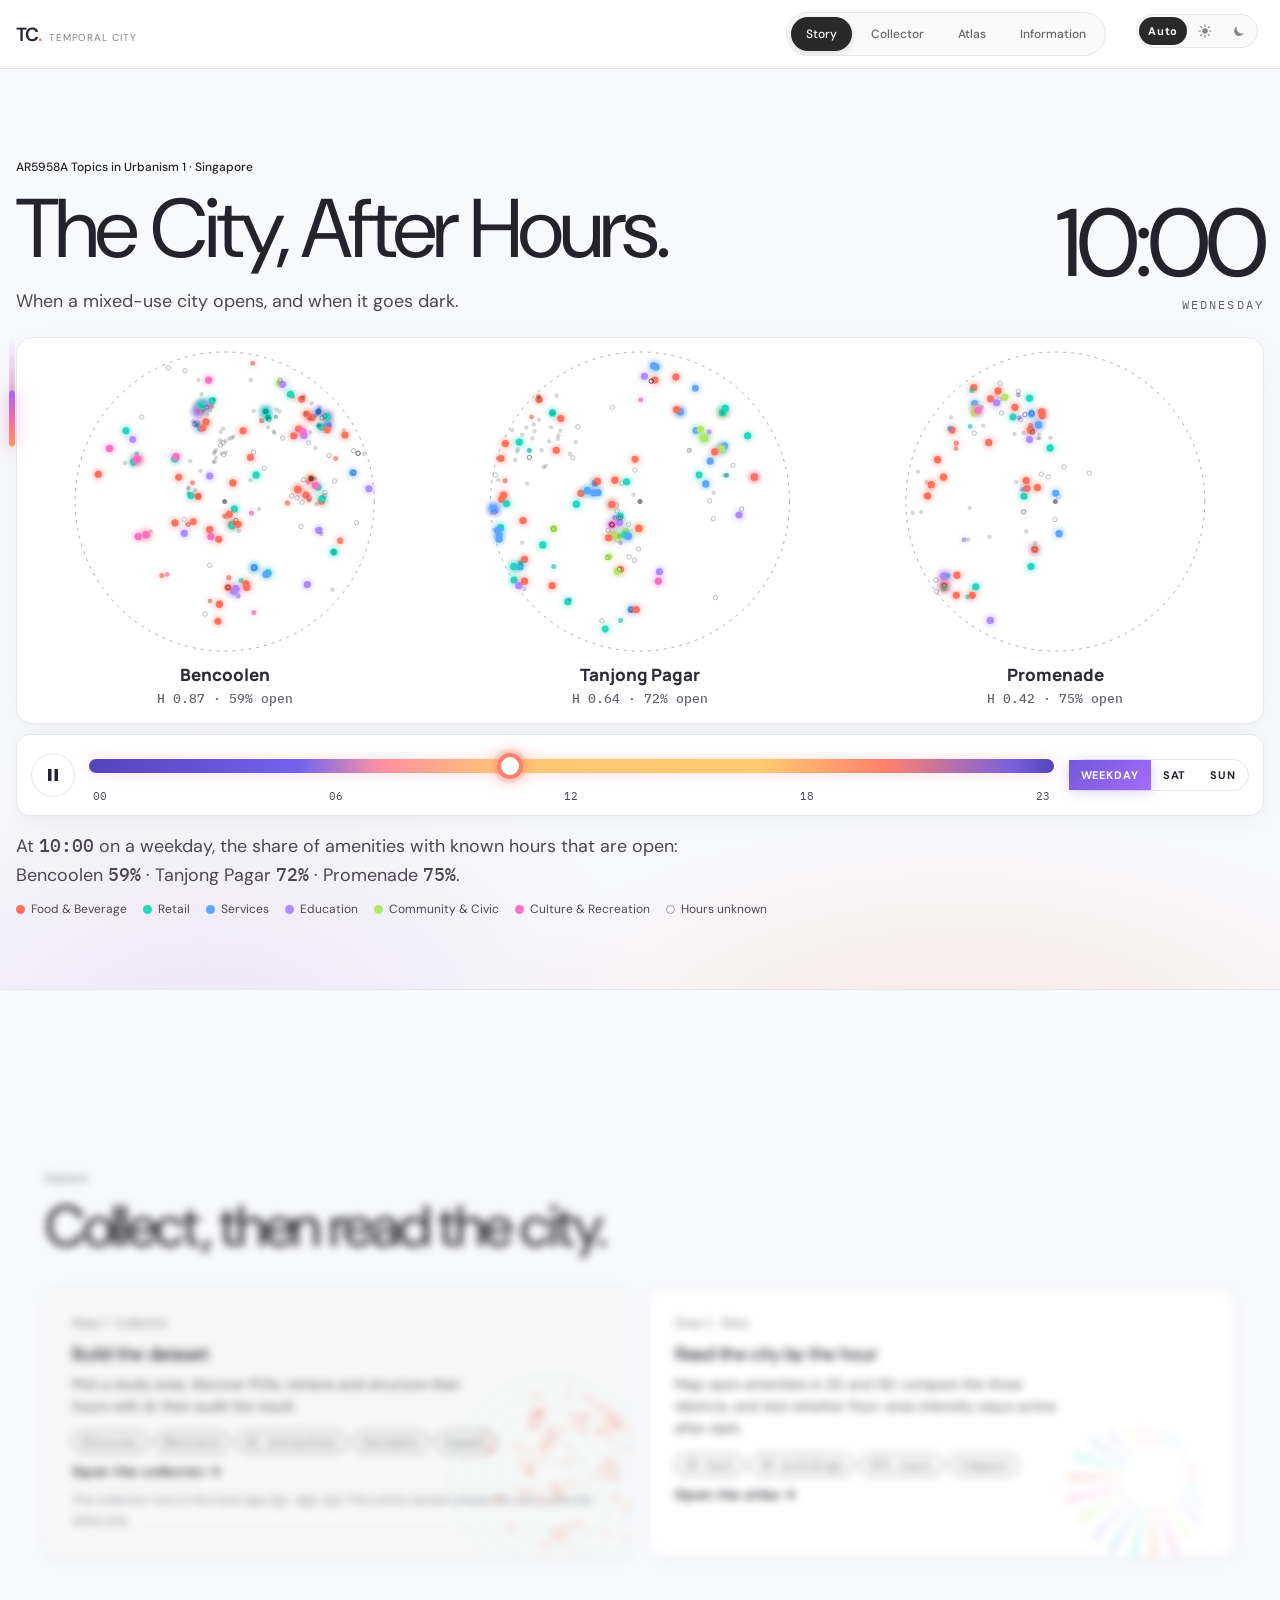
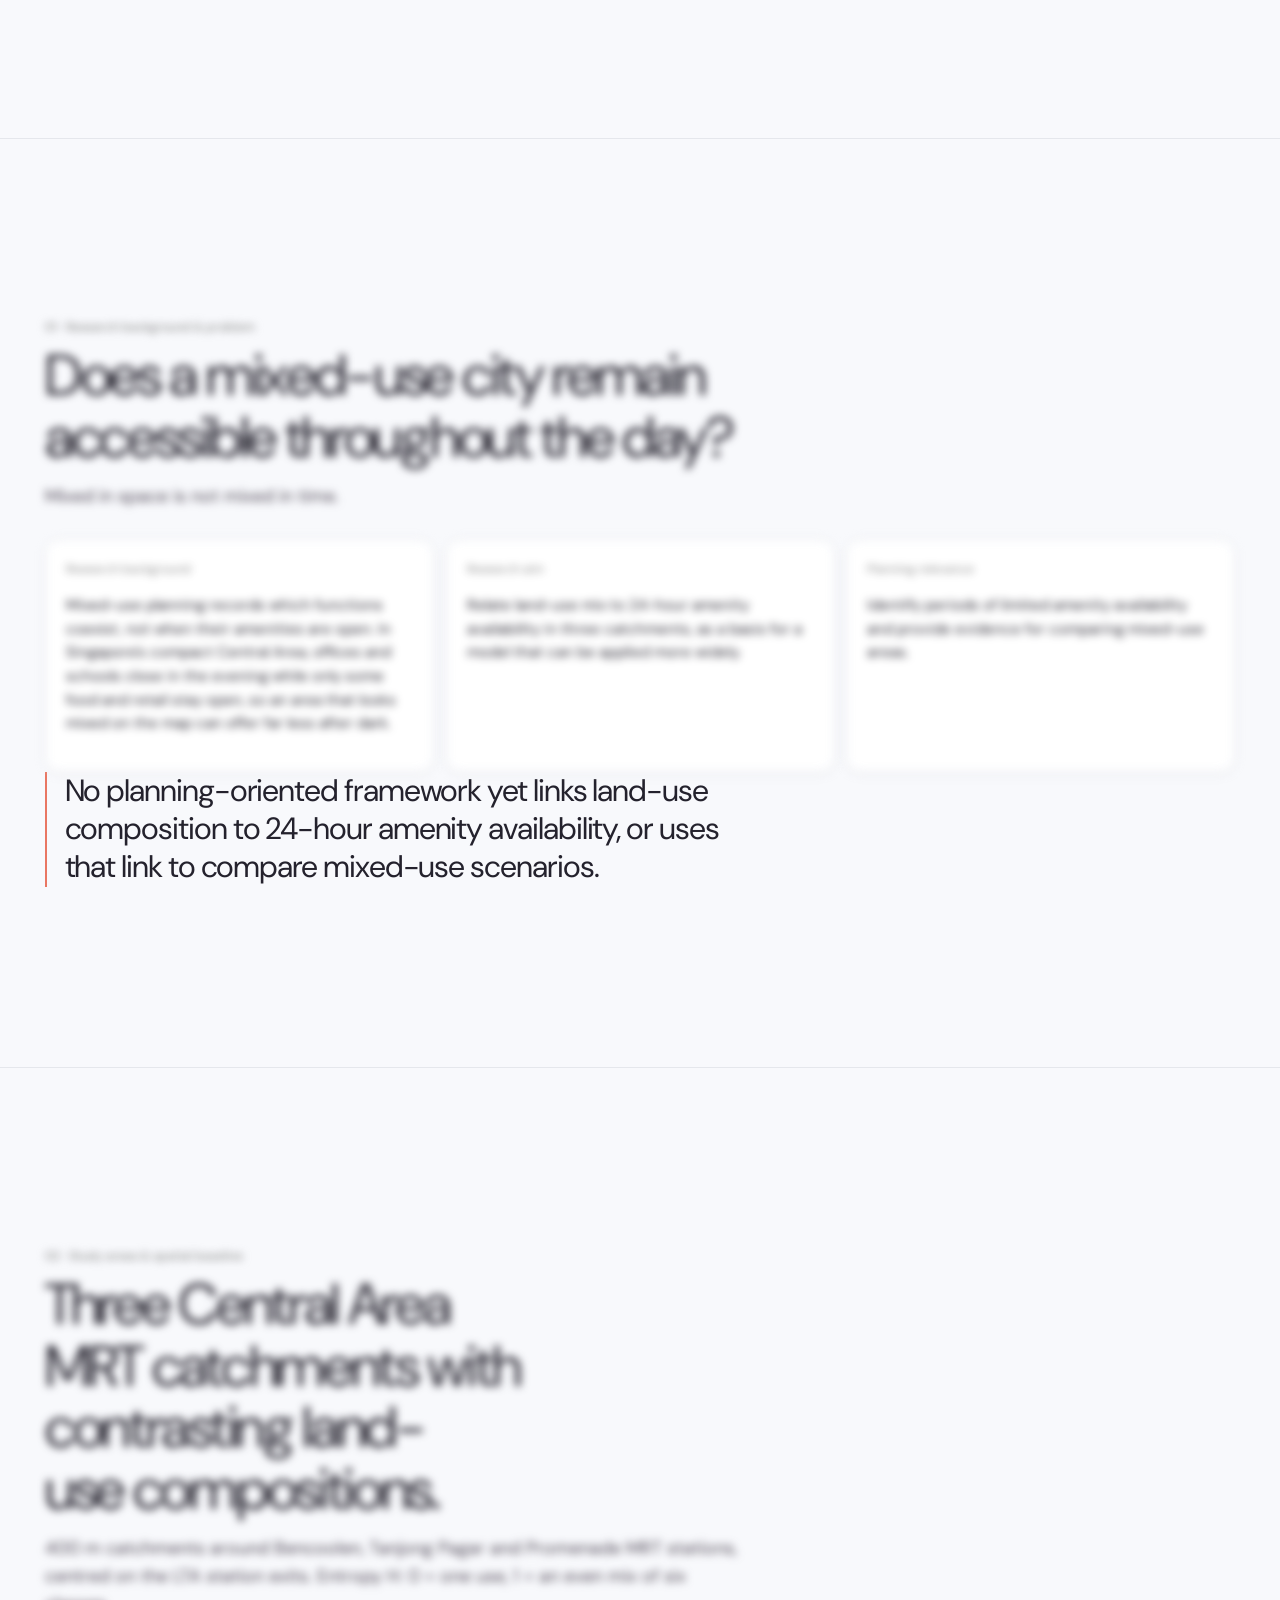
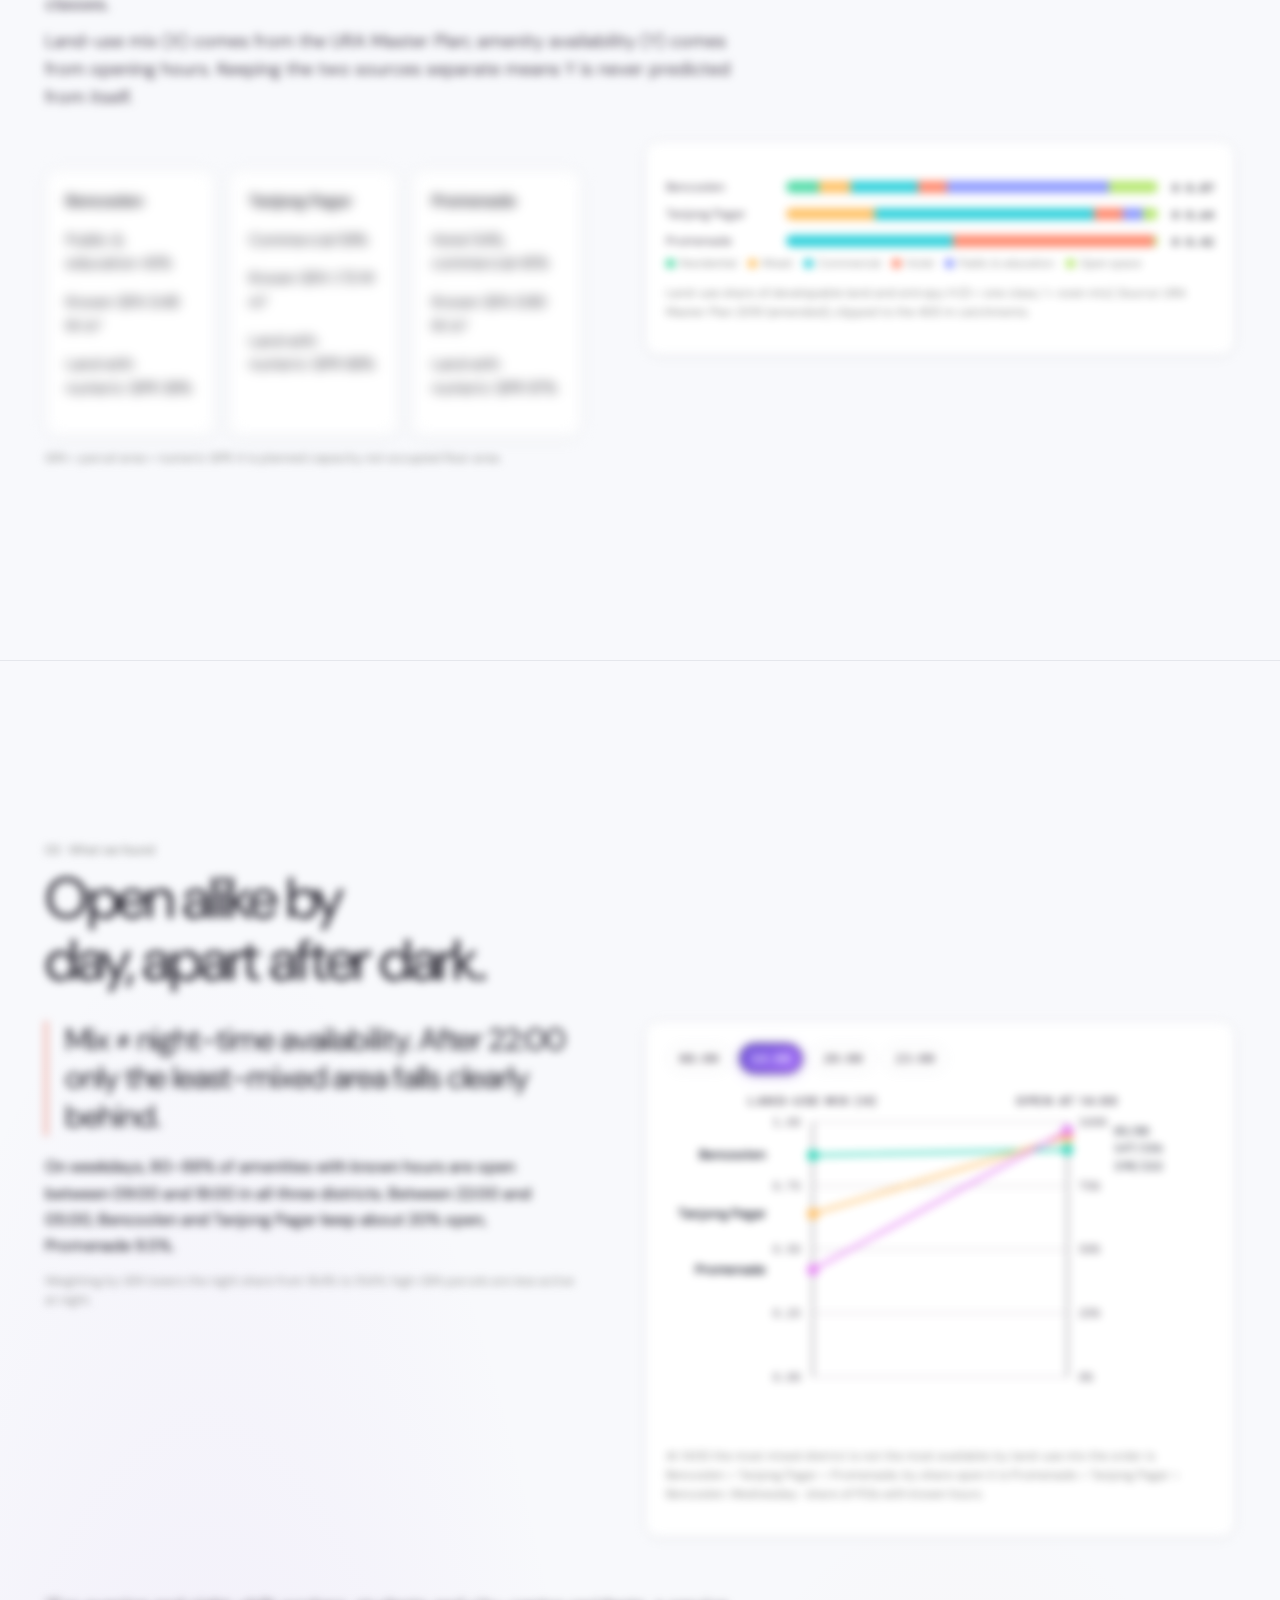
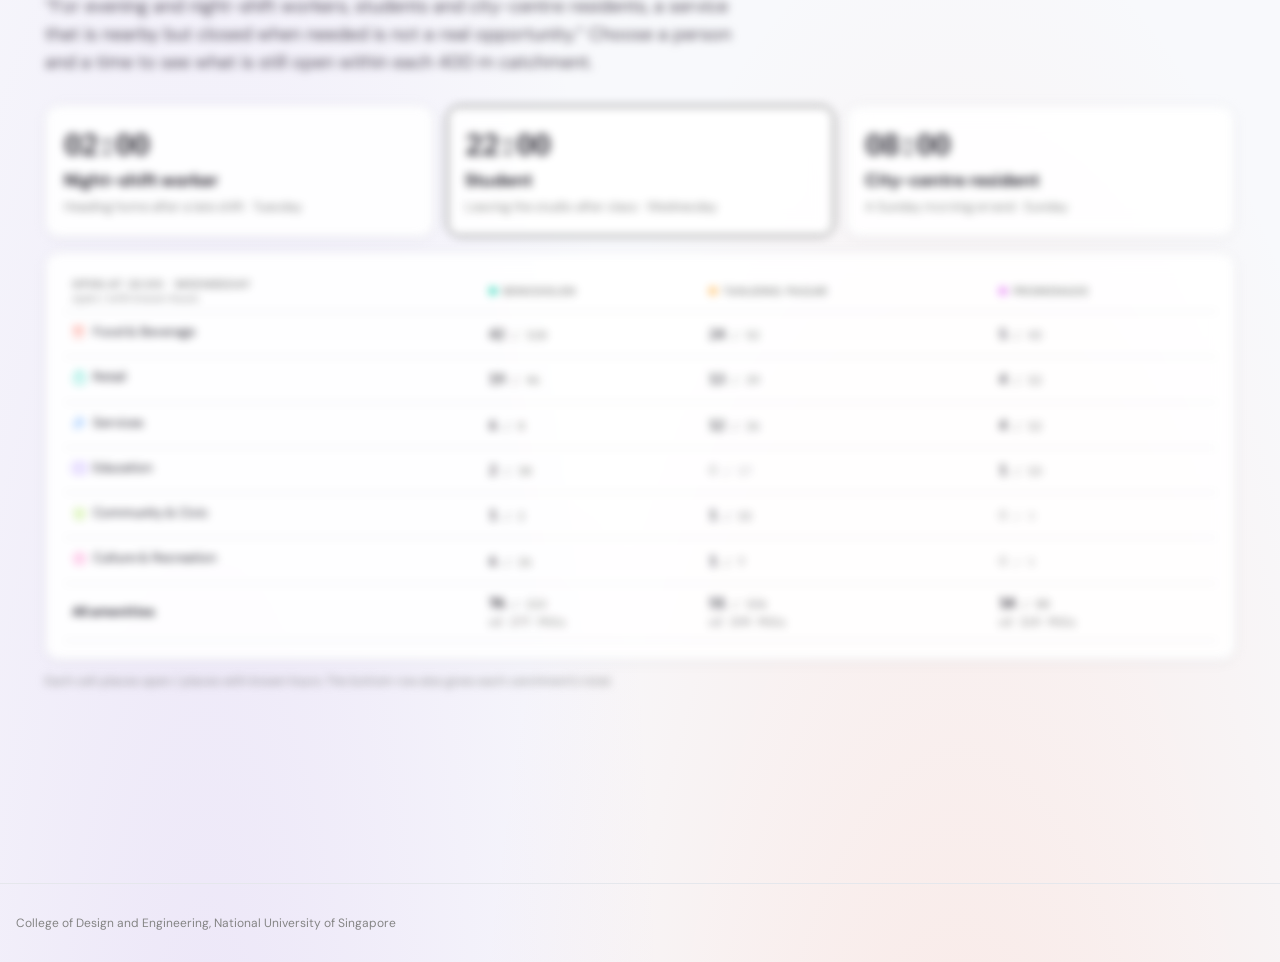
==== commit 680699e8: "Add files via upload" ====
--- a/docs/index.html
+++ b/docs/index.html
@@ -4,8 +4,8 @@
 <meta charset="utf-8">
 <meta name="viewport" content="width=device-width, initial-scale=1, viewport-fit=cover">
 <title>Temporal City</title>
-<script src="static/daynight.js?v24-story"></script>
-<script src="static/palette.js?v24-story"></script>
+<script src="static/daynight.js?v24-story-202611111716"></script>
+<script src="static/palette.js?v24-story-202611111716"></script>
 <meta name="claude:viewport-fit-sides" content="cover">
 <link rel="preconnect" href="https://fonts.googleapis.com">
 <link rel="stylesheet" href="https://fonts.googleapis.com/css2?family=DM+Sans:opsz,wght@9..40,400;9..40,500;9..40,700&family=Instrument+Serif:ital@0;1&family=Manrope:wght@500;700;800&family=IBM+Plex+Mono:wght@400;500&display=swap">
@@ -198,10 +198,10 @@
   .motion .hero *{animation:none!important}.hero .wrap{opacity:1;transform:none}.progress{display:none}
 }
 </style>
-<link rel="stylesheet" href="static/future.css?v24-story">
+<link rel="stylesheet" href="static/future.css?v24-story-202611111716">
 <style>
 </style>
-<script src="static/lens-nav.js?v24-story" defer></script>
+<script src="static/lens-nav.js?v24-story-202611111716" defer></script>
 <style id="story-layout-v24">
 /* Story layout: one row of five steps; a zoomed detail axis under step 02 */
 .pipe.pipe-5{grid-template-columns:repeat(5,minmax(0,1fr))}
--- a/docs/static/future.css
+++ b/docs/static/future.css
@@ -814,3 +814,23 @@
   border-color:var(--tc-story-line)!important;
   transition:background-color .8s ease,border-color .8s ease
 }
+
+/* twilight (dusk on the Collector's Explore clock): step cards and secondary buttons follow the dusk palette */
+html.tc-twilight .fs:not(.now) button{background:var(--tc-dusk-card)!important;border-color:var(--tc-dusk-line)!important;color:var(--ink)!important}
+html.tc-twilight .fs:not(.now) button :is(.fs-num,.fs-name,.fs-short,.fs-status){color:inherit!important}
+html.tc-twilight .fs:not(.now) button :is(.fs-short,.fs-status){color:var(--ink-2)!important}
+html.tc-twilight :is(.to-atlas,.btn.ghost.fi-back){background:var(--tc-dusk-card)!important;border-color:var(--tc-dusk-line)!important;color:var(--ink)!important}
+html.tc-twilight :is(#exLabels,.chip.off,#exPlay,.seg button:not(.on),.map-overlay){background:var(--tc-dusk-card)!important;border-color:var(--tc-dusk-line)!important;color:var(--ink-2)!important}
+html.tc-twilight .map-overlay :is(b,.eyebrow){color:var(--ink)!important}
+html.tc-twilight #mapwrap{background:var(--tc-dusk-card)!important}
+
+/* phones: Collector and Atlas headers — page links get their own row under the logo, so the fixed
+   day/night switch (top right) never covers them; the section tabs follow on the next row */
+@media(max-width:680px){
+  header.top{display:grid!important;grid-template-columns:auto minmax(0,1fr)!important;
+    grid-template-areas:"brand ." "links links" "nav nav"!important;padding-right:16px!important;row-gap:0}
+  header.top .brand{grid-area:brand!important;display:flex;align-items:center;min-height:54px}
+  header.top :is(.app-links,.right-top){grid-area:links!important;justify-self:start!important;max-width:100%;
+    margin:0 0 8px!important;overflow-x:auto;scrollbar-width:none}
+  header.top .nav{grid-area:nav!important;max-width:100%;overflow-x:auto;scrollbar-width:none}
+}
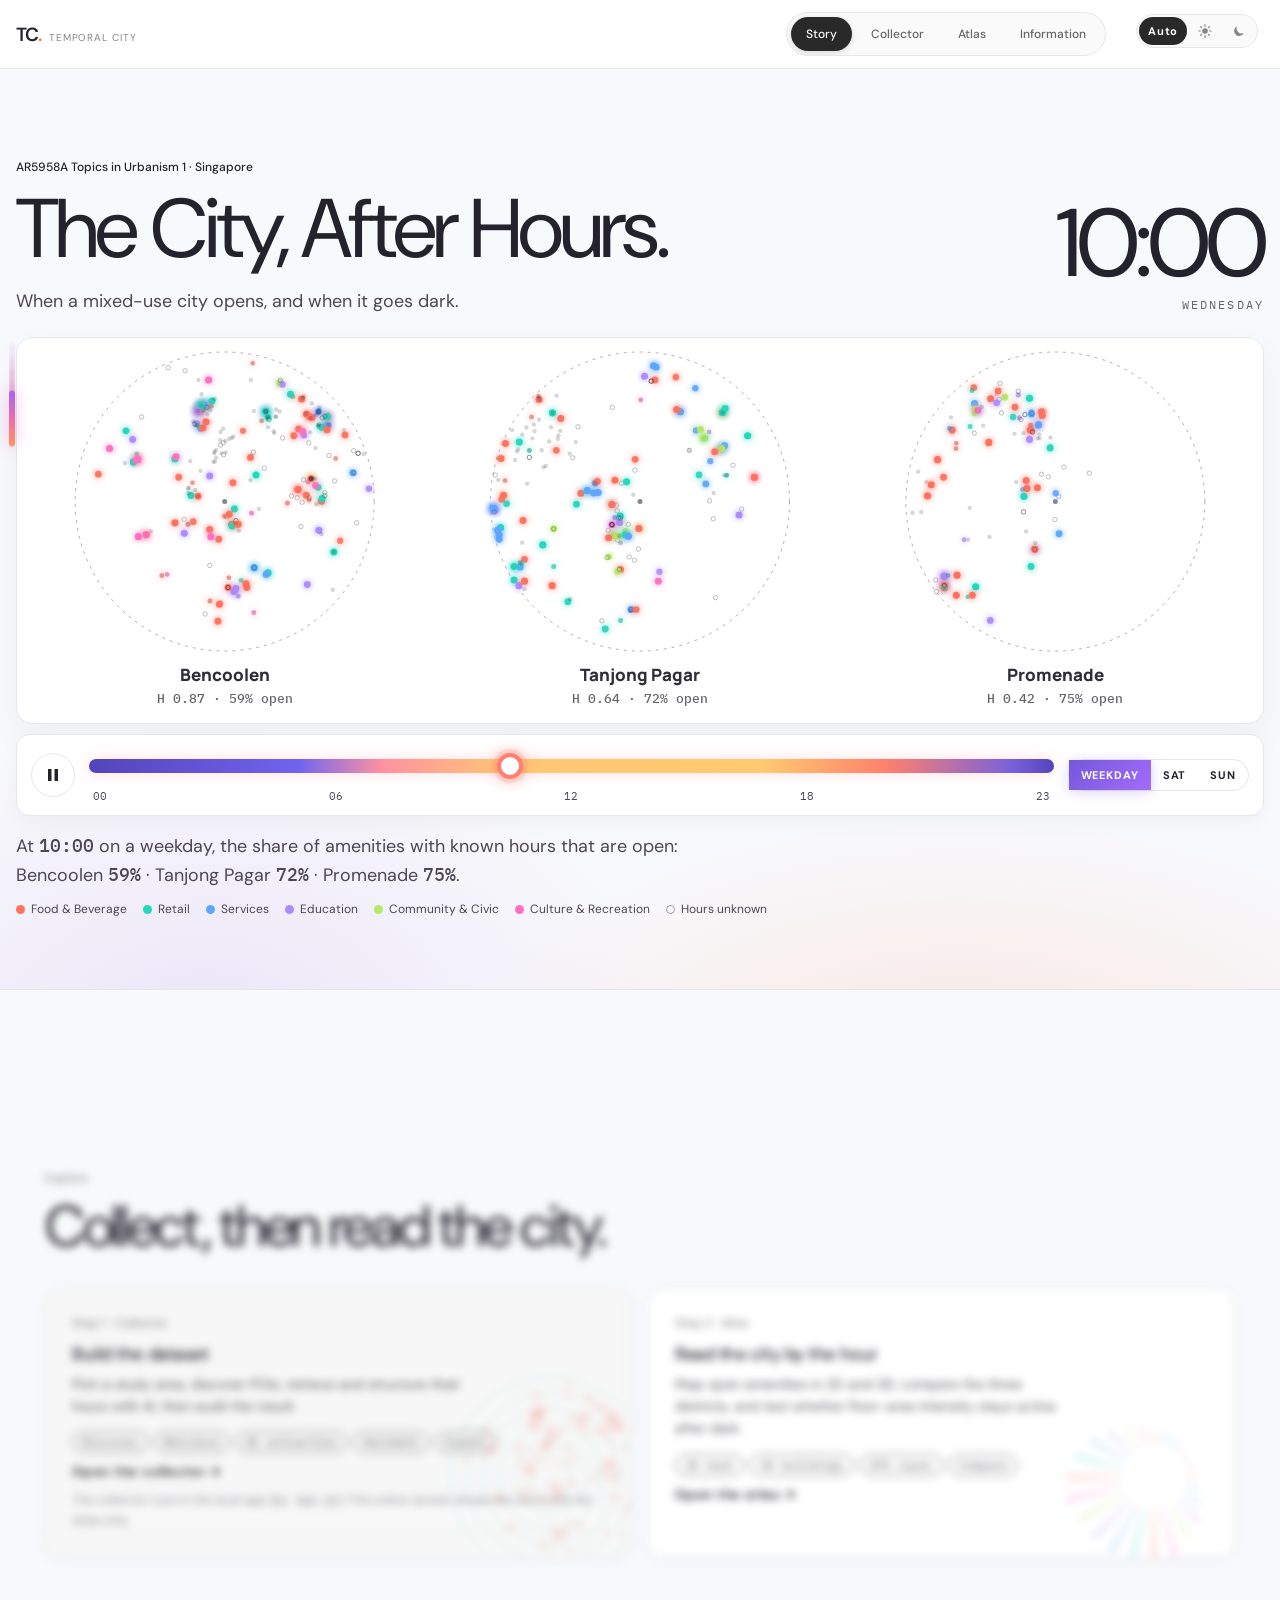
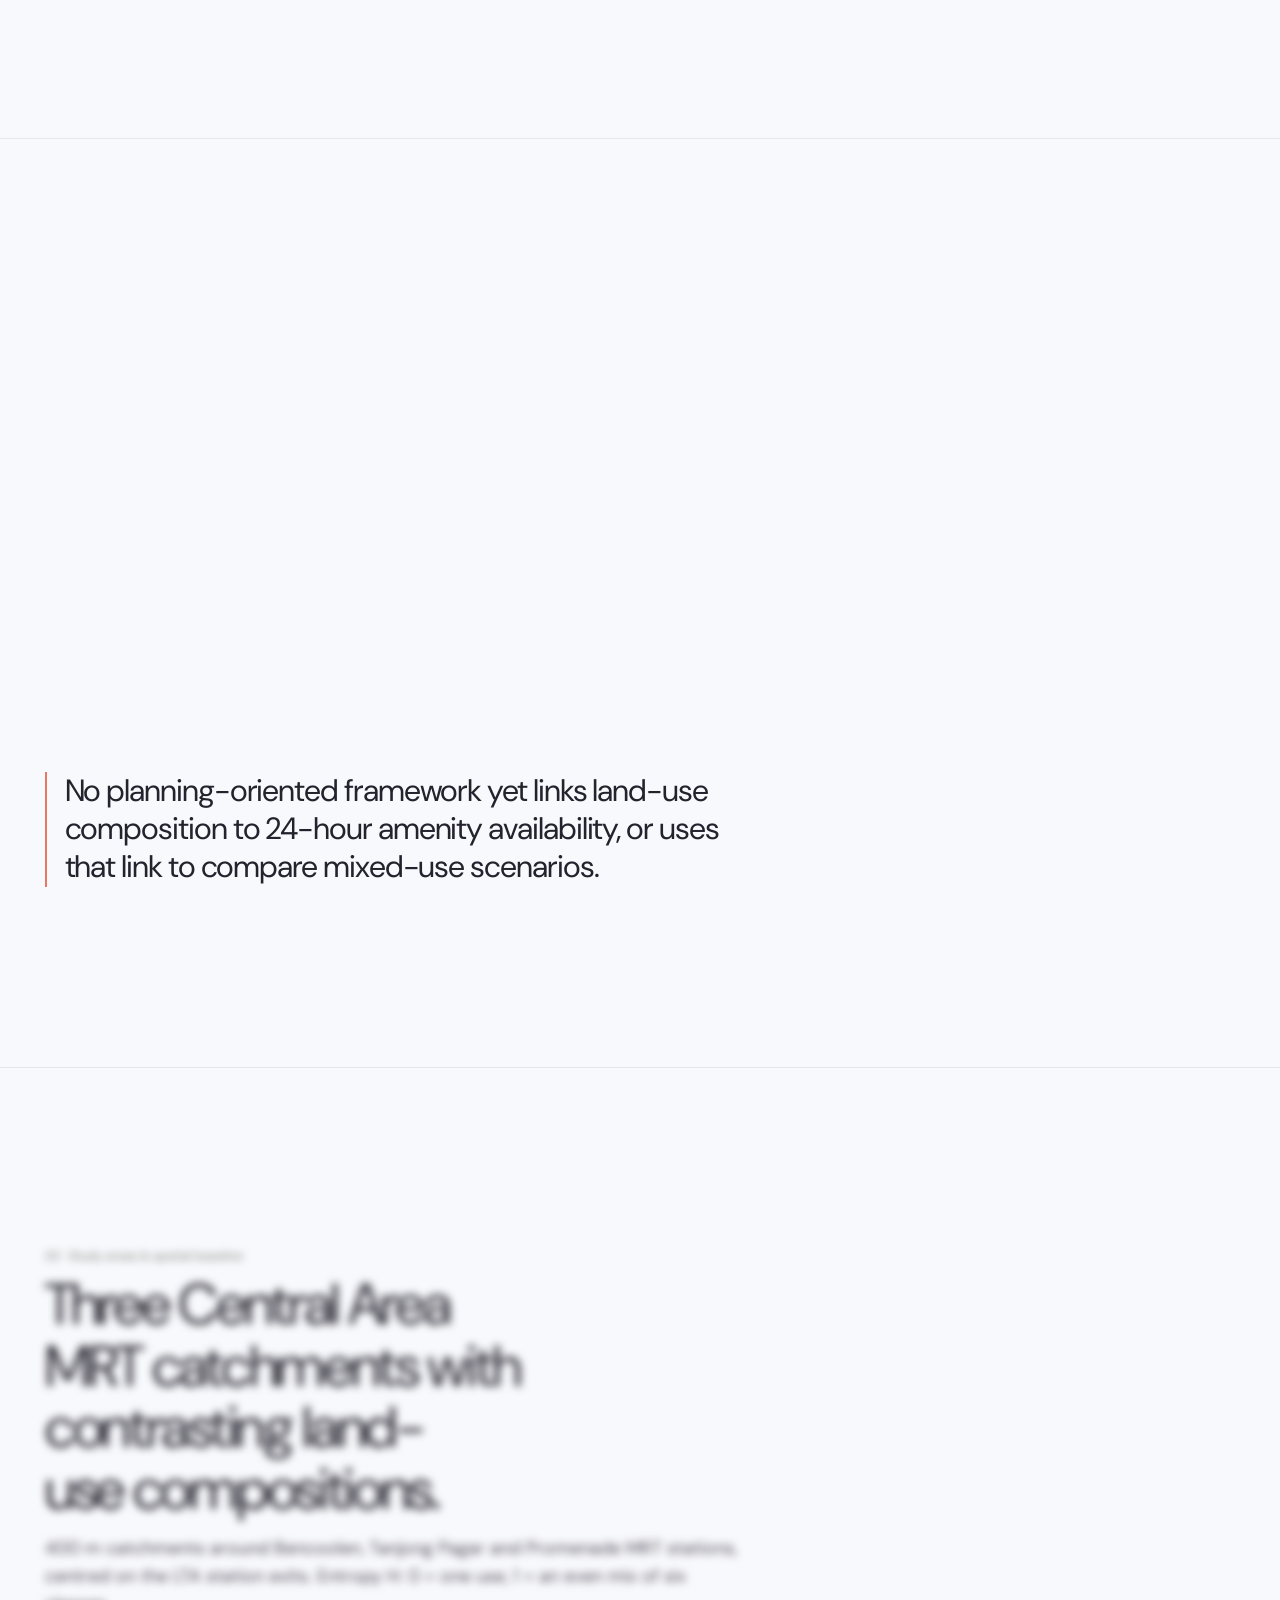
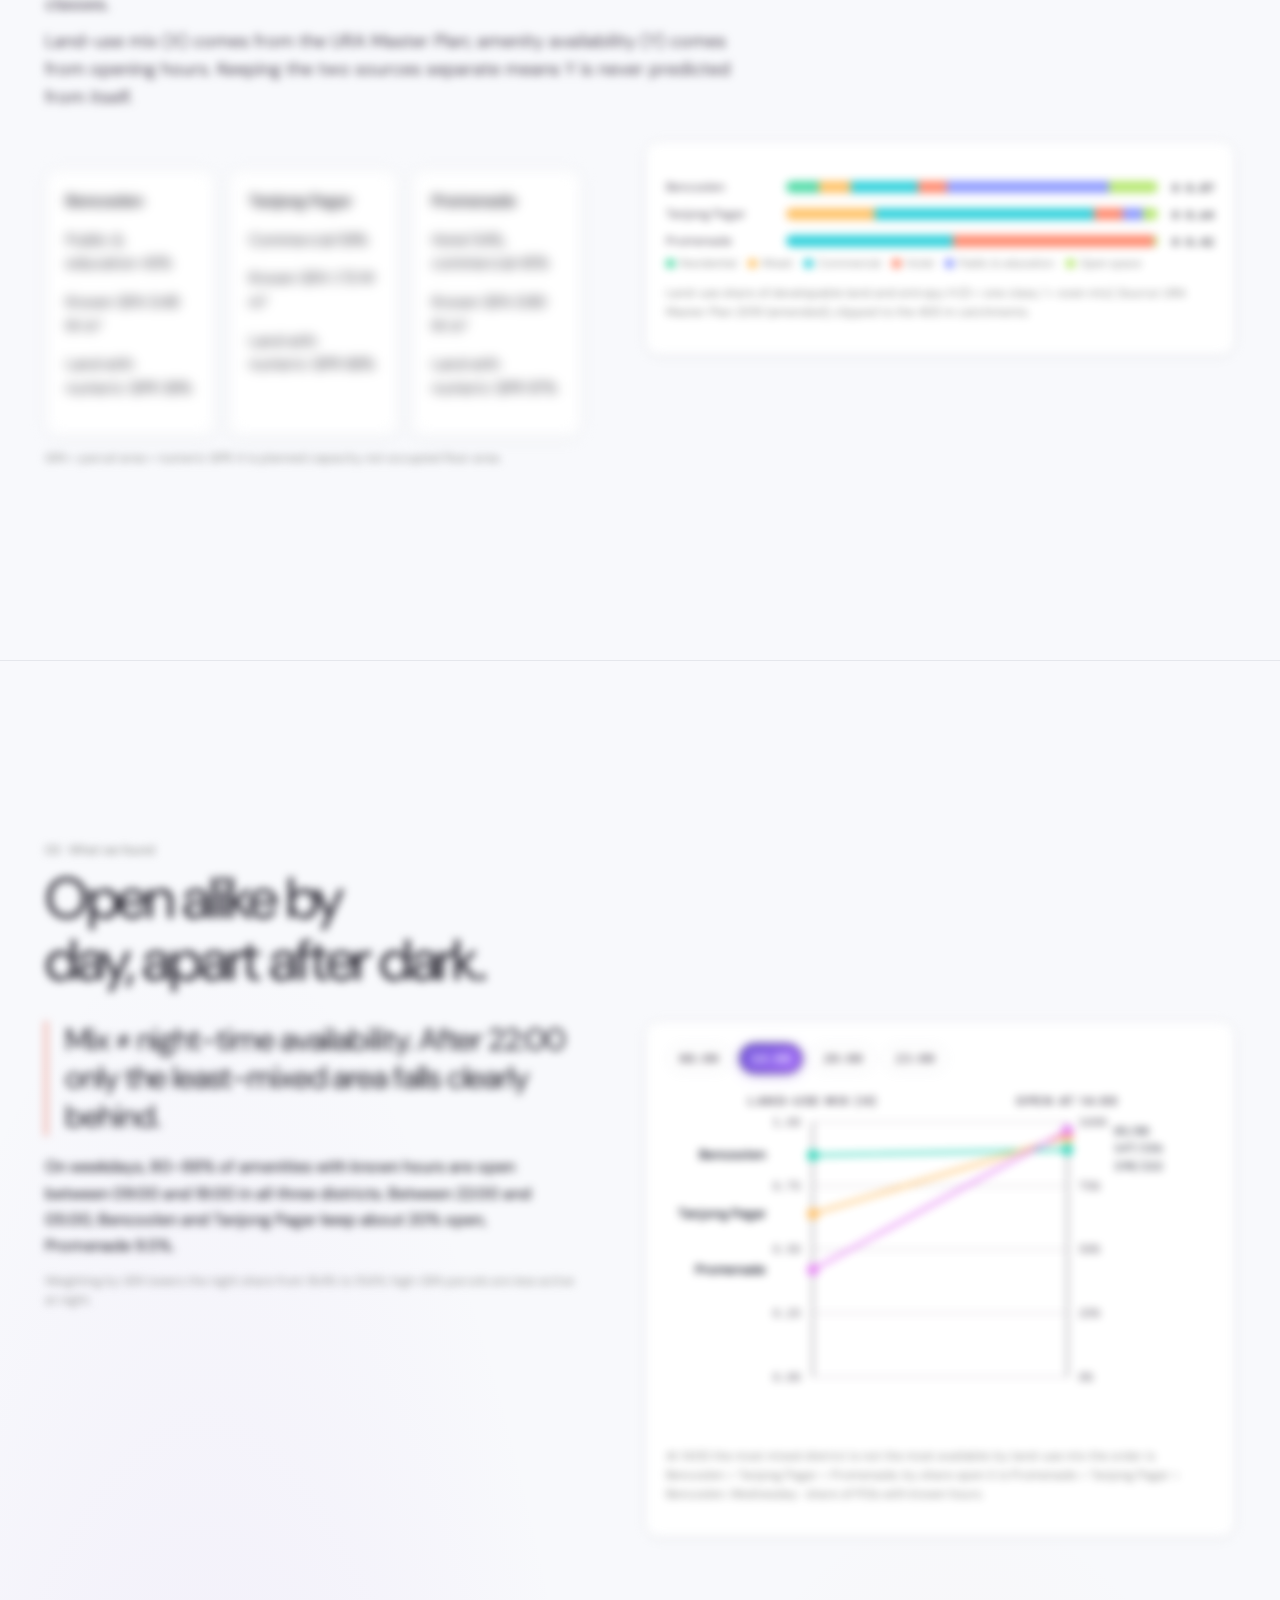
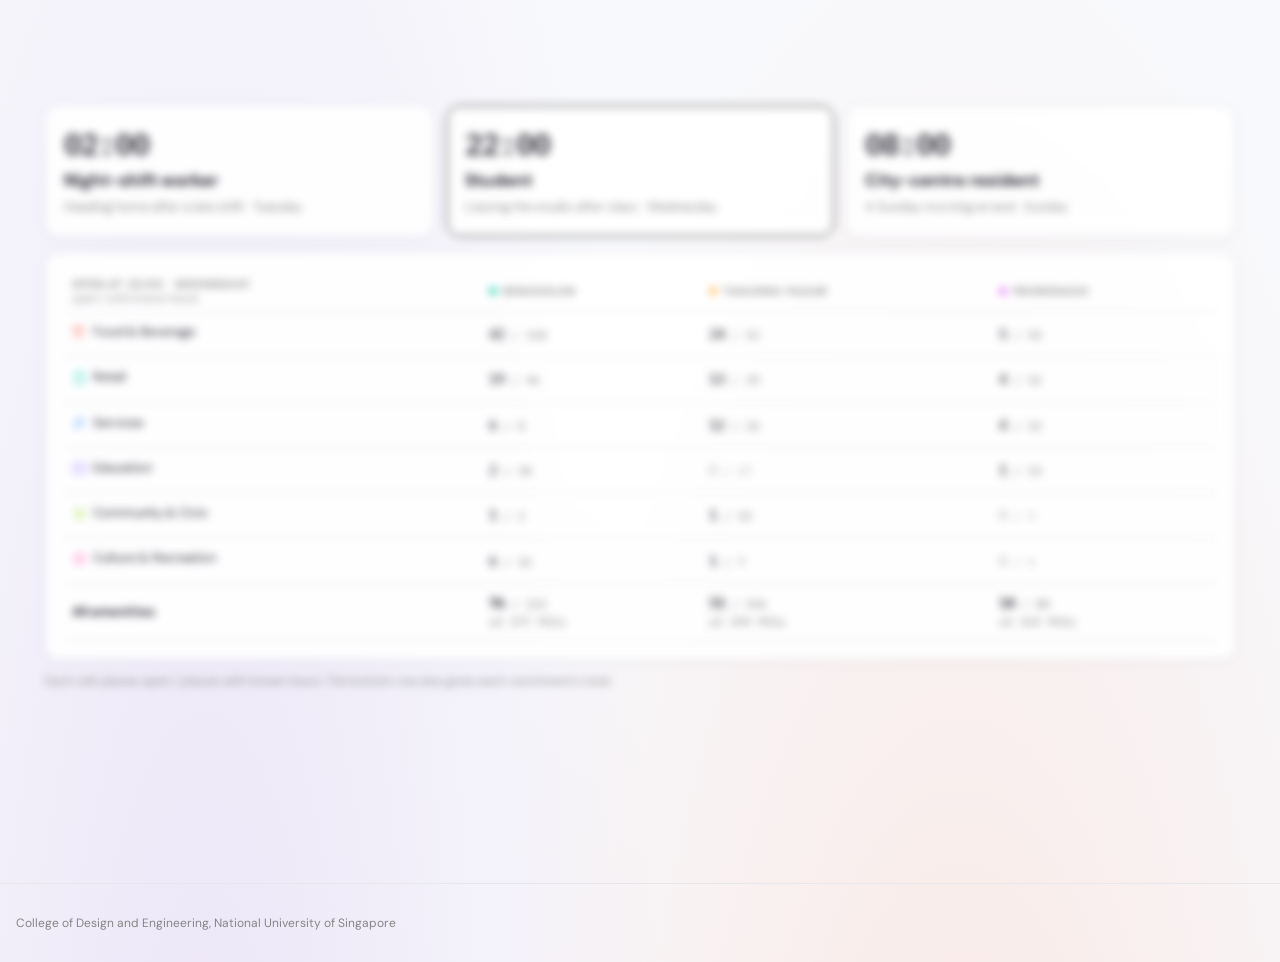
==== commit fffebae2: "Browser Collector: online server switch for websites + AI" ====
--- a/docs/index.html
+++ b/docs/index.html
@@ -4,8 +4,8 @@
 <meta charset="utf-8">
 <meta name="viewport" content="width=device-width, initial-scale=1, viewport-fit=cover">
 <title>Temporal City</title>
-<script src="static/daynight.js?v24-story-202611111716"></script>
-<script src="static/palette.js?v24-story-202611111716"></script>
+<script src="static/daynight.js?v24-story-202611111749"></script>
+<script src="static/palette.js?v24-story-202611111749"></script>
 <meta name="claude:viewport-fit-sides" content="cover">
 <link rel="preconnect" href="https://fonts.googleapis.com">
 <link rel="stylesheet" href="https://fonts.googleapis.com/css2?family=DM+Sans:opsz,wght@9..40,400;9..40,500;9..40,700&family=Instrument+Serif:ital@0;1&family=Manrope:wght@500;700;800&family=IBM+Plex+Mono:wght@400;500&display=swap">
@@ -198,10 +198,10 @@
   .motion .hero *{animation:none!important}.hero .wrap{opacity:1;transform:none}.progress{display:none}
 }
 </style>
-<link rel="stylesheet" href="static/future.css?v24-story-202611111716">
+<link rel="stylesheet" href="static/future.css?v24-story-202611111749">
 <style>
 </style>
-<script src="static/lens-nav.js?v24-story-202611111716" defer></script>
+<script src="static/lens-nav.js?v24-story-202611111749" defer></script>
 <style id="story-layout-v24">
 /* Story layout: one row of five steps; a zoomed detail axis under step 02 */
 .pipe.pipe-5{grid-template-columns:repeat(5,minmax(0,1fr))}
@@ -267,7 +267,7 @@
   <a class="brand" href="index.html">TC<i>.</i><small>Temporal City</small></a>
   <nav class="appnav" aria-label="Sections">
     <a href="index.html" aria-current="page">Story</a>
-    <a href="collector.html">Collector</a>
+    <a href="https://temporal-city.onrender.com/collector.html">Collector</a>
     <a href="atlas.html">Atlas</a>
     <a href="information.html">Information</a>
   </nav>
@@ -307,7 +307,7 @@
   <div class="eyebrow">Explore</div>
   <h2>Collect, then <em>read the city.</em></h2>
   <div class="doors">
-    <a class="door dark" href="collector.html">
+    <a class="door dark" href="https://temporal-city.onrender.com/collector.html">
       <span class="eyebrow">Step 1 · Collector</span>
       <h3>Build the dataset</h3>
       <p>Pick a study area, discover POIs, retrieve and structure their hours with AI, then audit the result.</p>
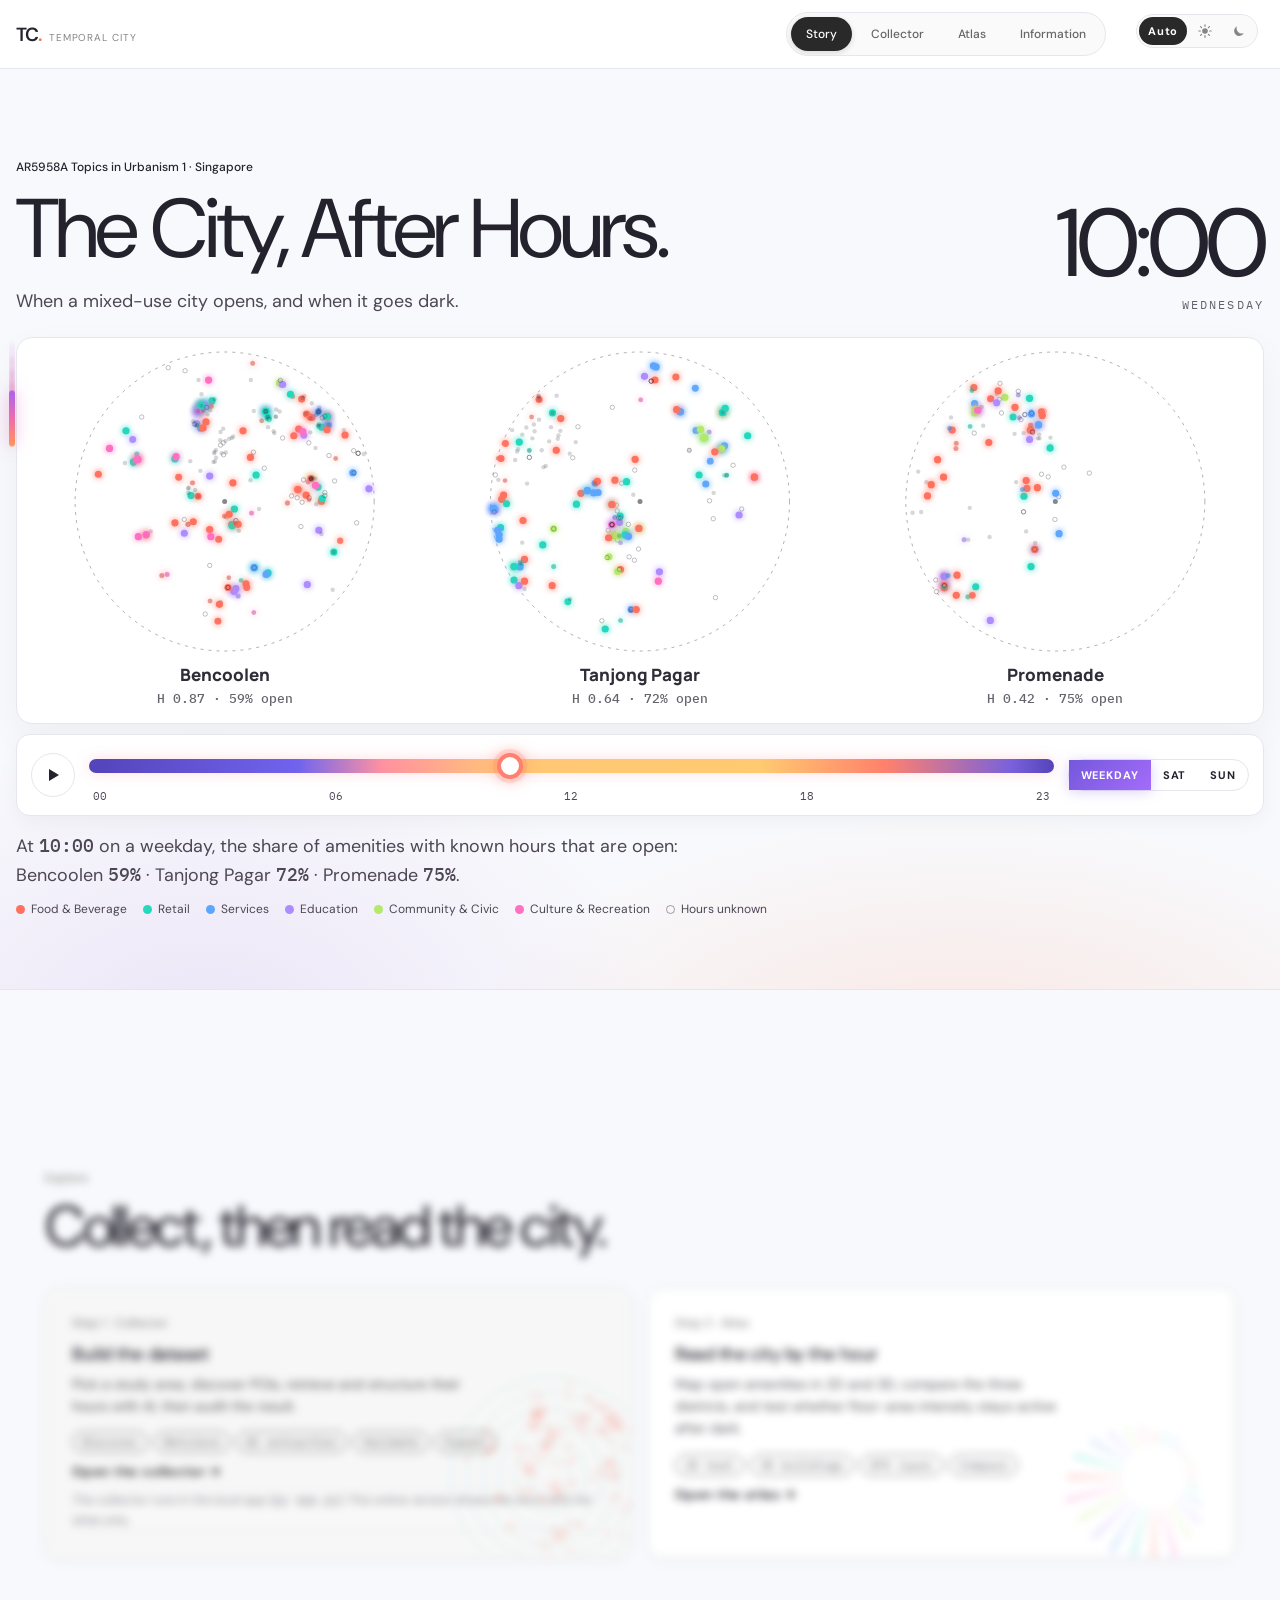
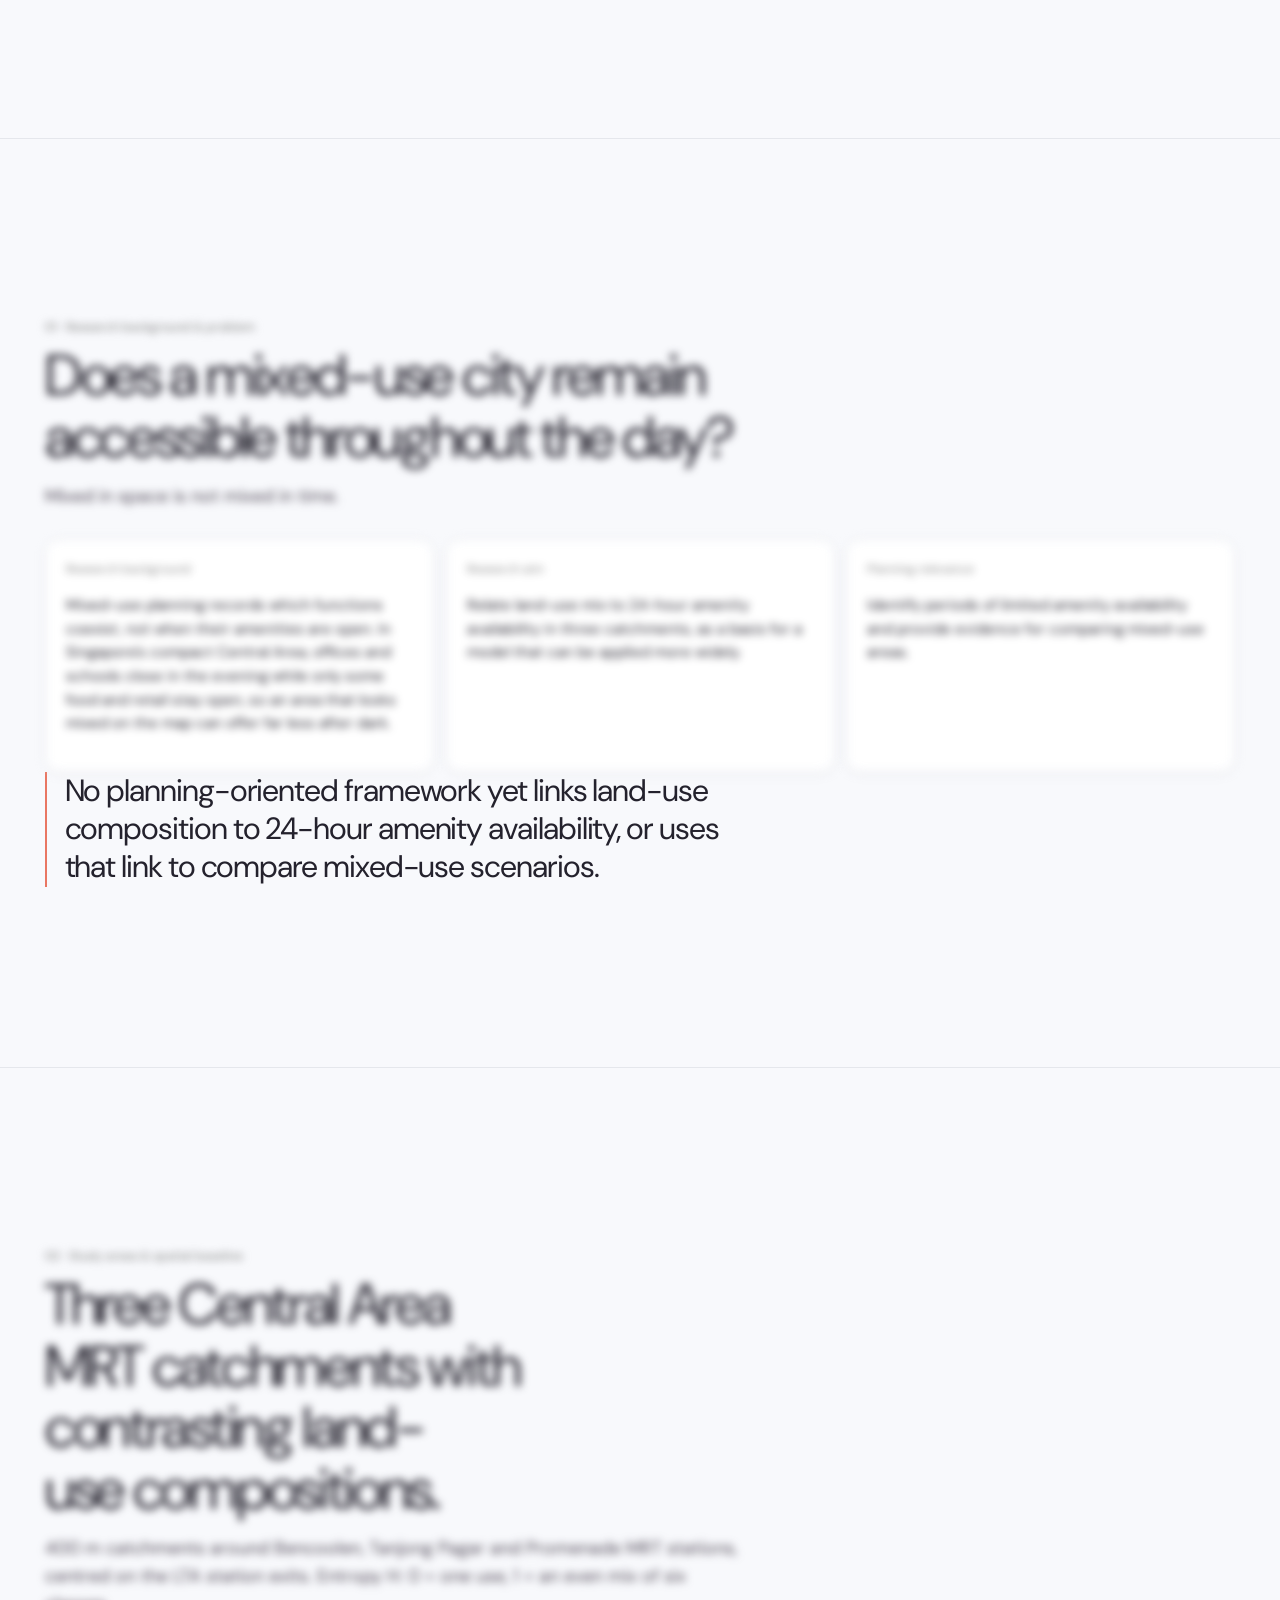
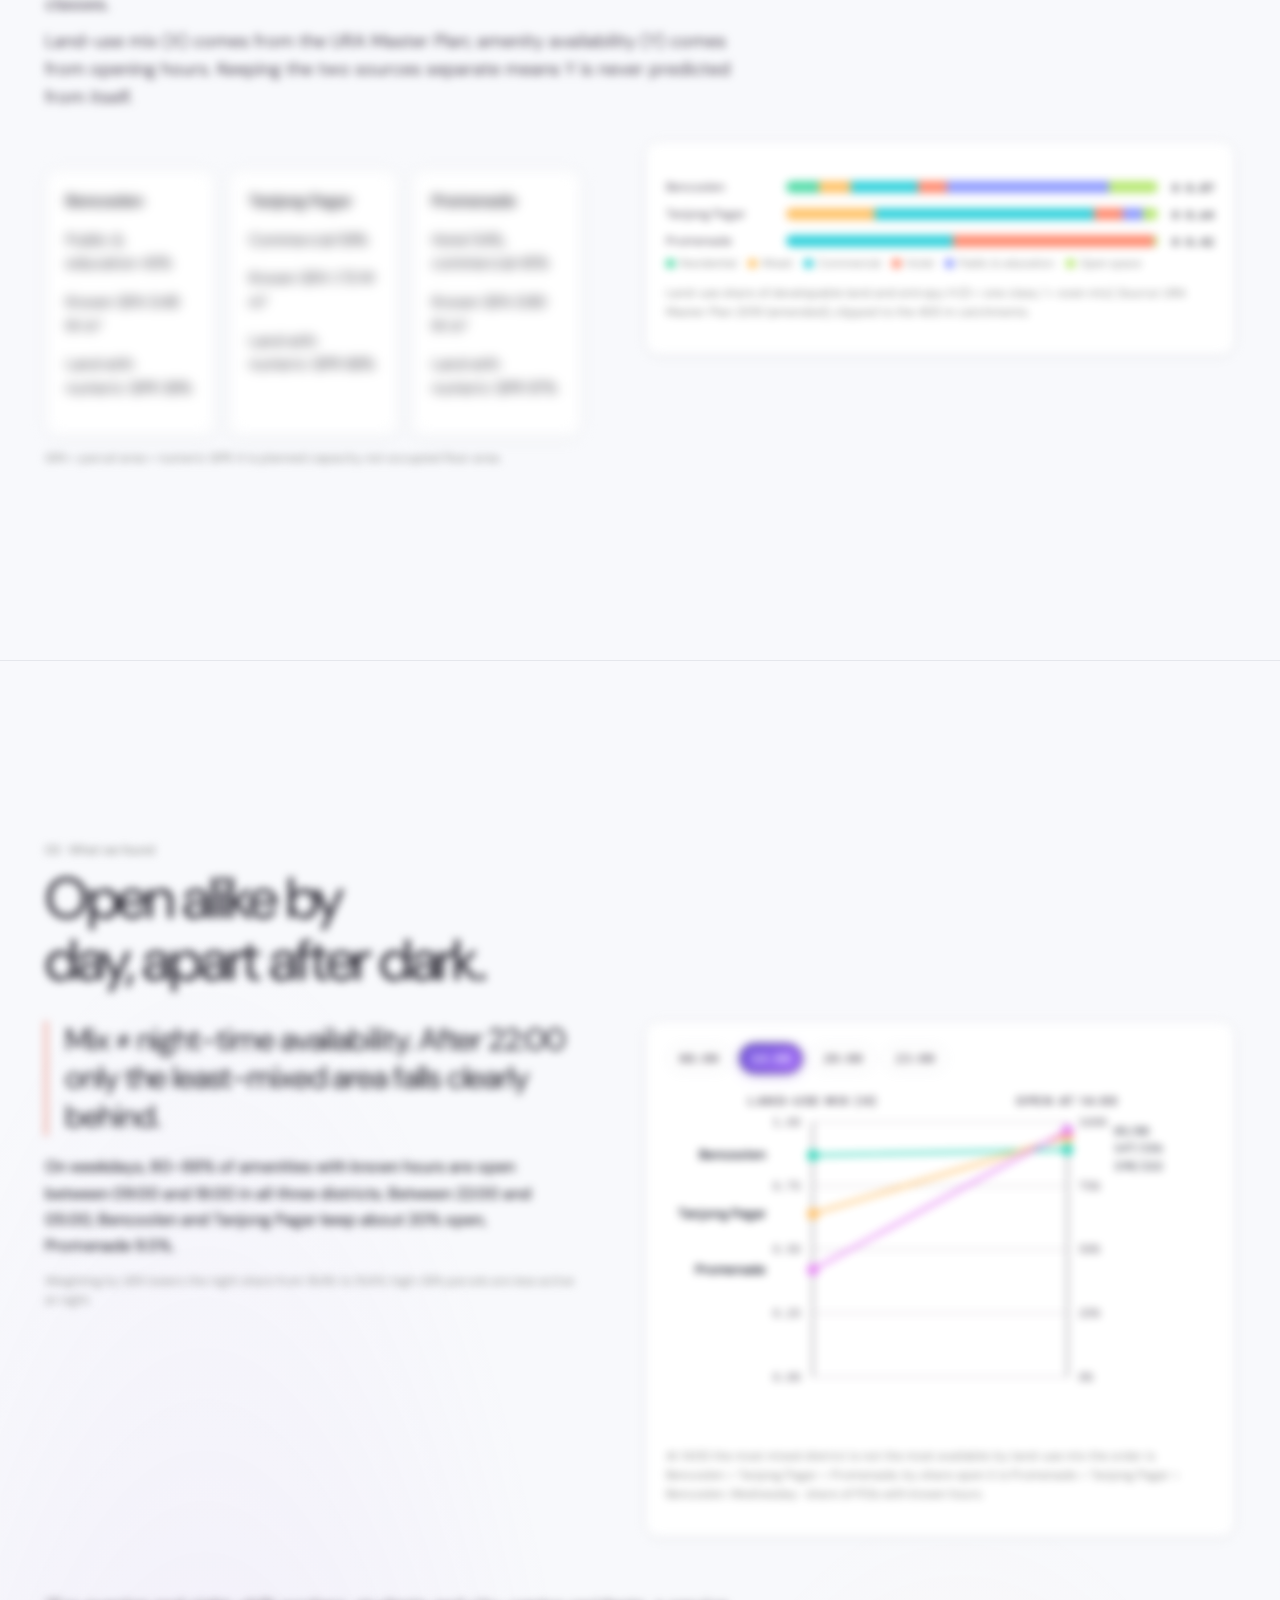
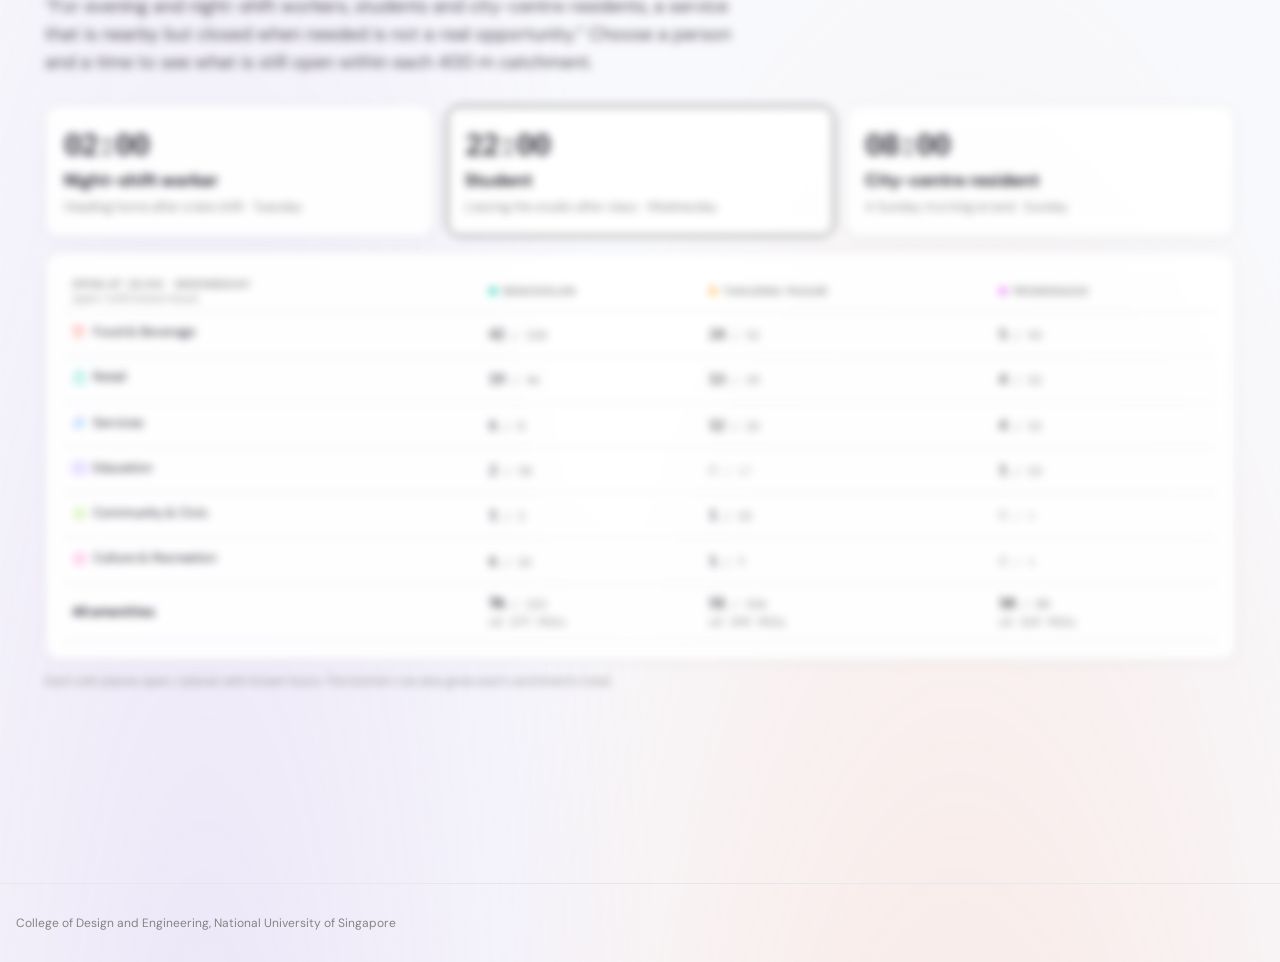
==== commit 208ed744: "Add files via upload" ====
--- a/docs/index.html
+++ b/docs/index.html
@@ -267,7 +267,7 @@
   <a class="brand" href="index.html">TC<i>.</i><small>Temporal City</small></a>
   <nav class="appnav" aria-label="Sections">
     <a href="index.html" aria-current="page">Story</a>
-    <a href="https://temporal-city.onrender.com/collector.html">Collector</a>
+    <a href="collector.html">Collector</a>
     <a href="atlas.html">Atlas</a>
     <a href="information.html">Information</a>
   </nav>
@@ -307,7 +307,7 @@
   <div class="eyebrow">Explore</div>
   <h2>Collect, then <em>read the city.</em></h2>
   <div class="doors">
-    <a class="door dark" href="https://temporal-city.onrender.com/collector.html">
+    <a class="door dark" href="collector.html">
       <span class="eyebrow">Step 1 · Collector</span>
       <h3>Build the dataset</h3>
       <p>Pick a study area, discover POIs, retrieve and structure their hours with AI, then audit the result.</p>
